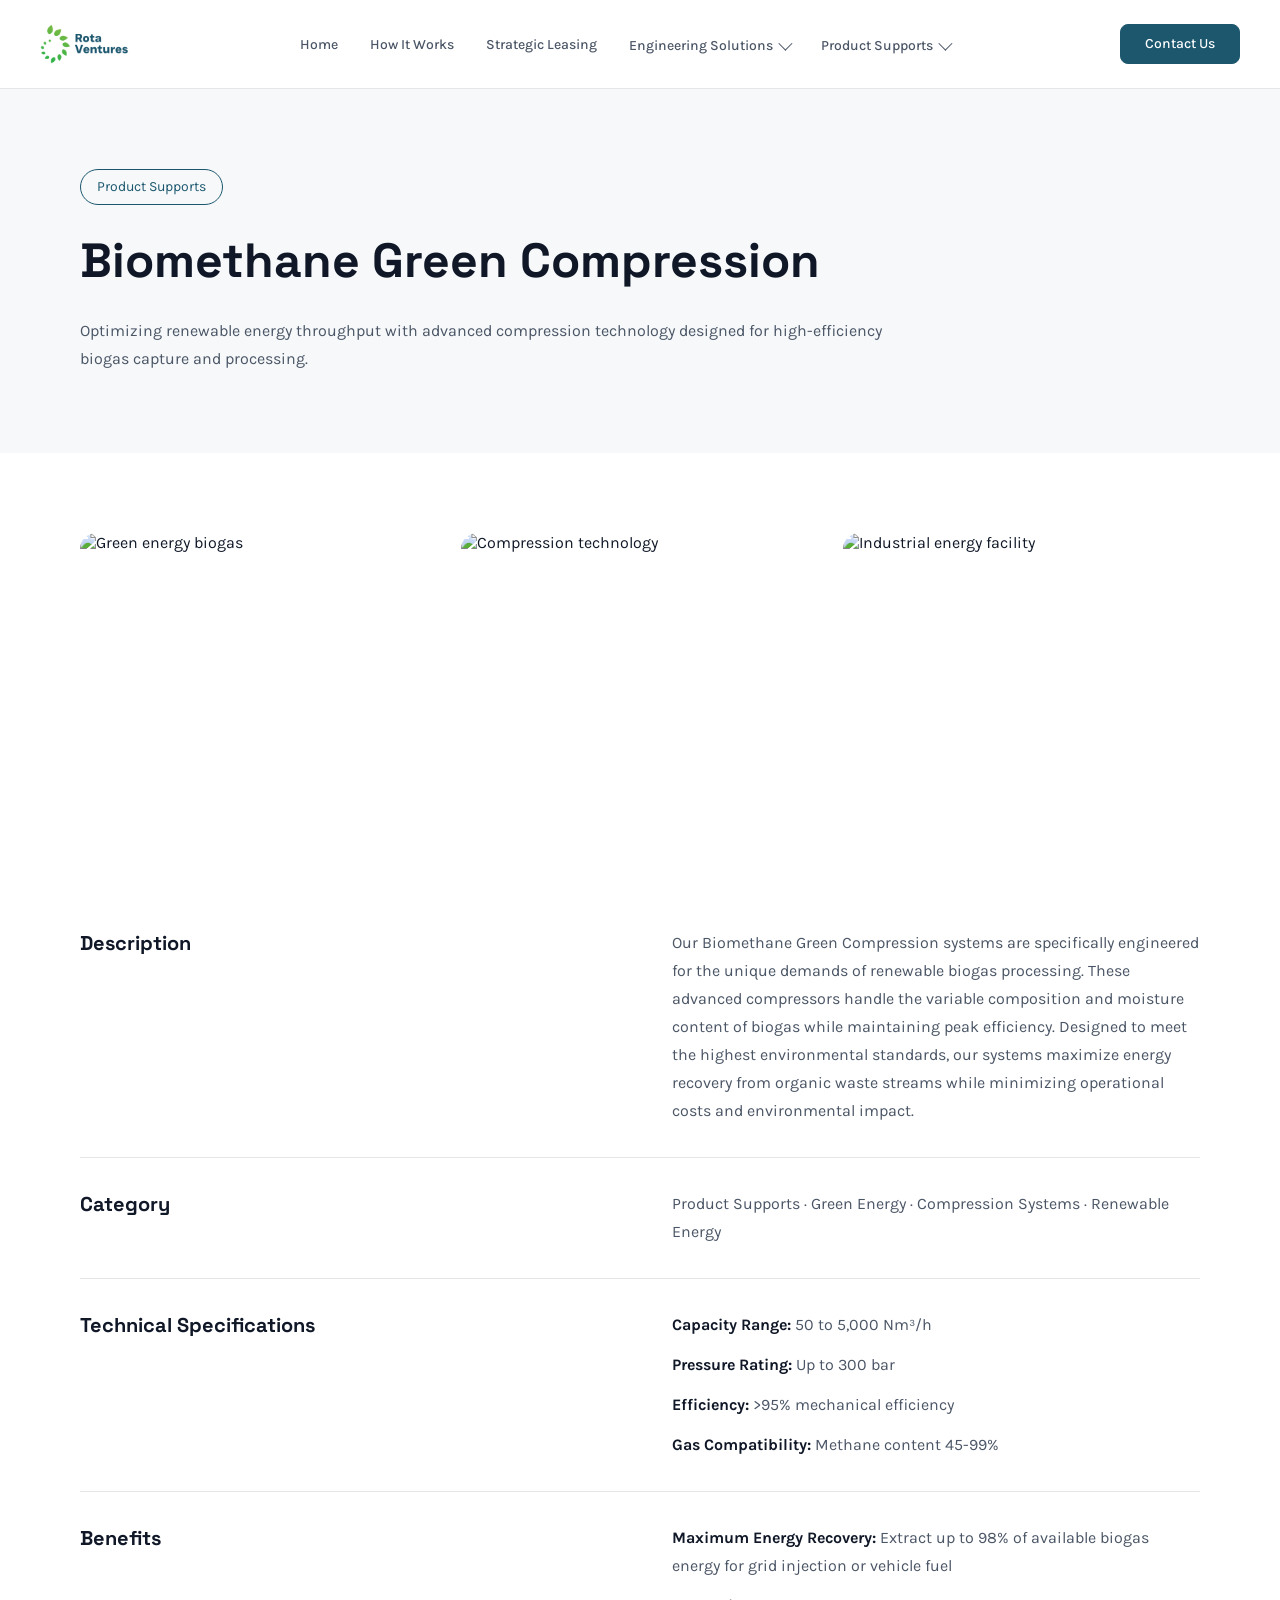
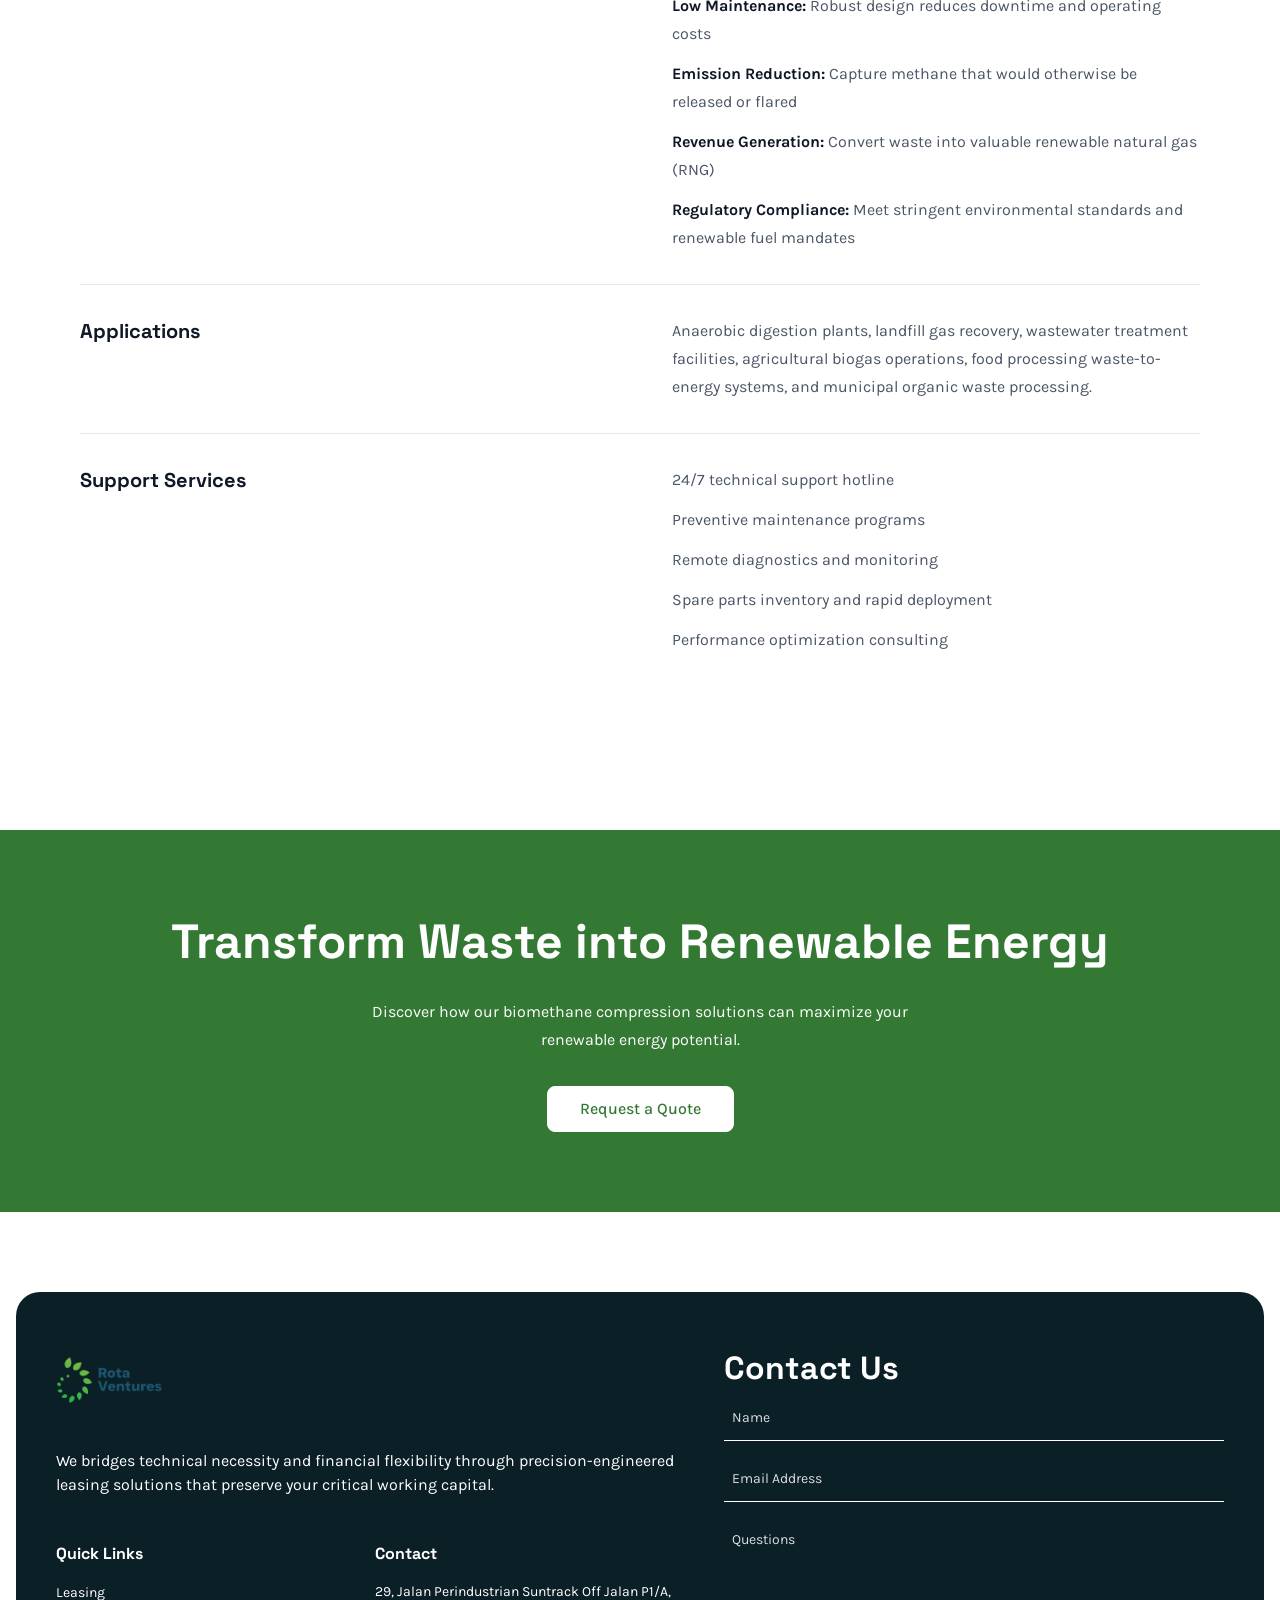
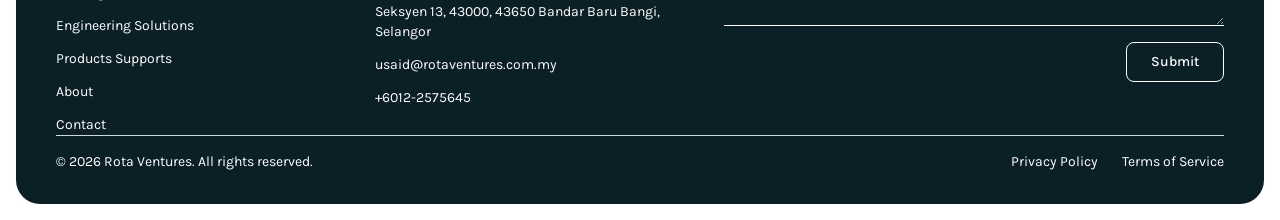
==== biomethane-compression.html @ 59db55a2 "Build Rota Ventures site: home redesign, contact section, product pages - Home page on the hairline-" ====
<!DOCTYPE html>
<html lang="en">
<head>
  <meta charset="UTF-8">
  <meta name="viewport" content="width=device-width, initial-scale=1.0">
  <title>Biomethane Green Compression — Rota Ventures</title>
  <meta name="description" content="Optimizing renewable energy throughput with advanced compression technology designed for high-efficiency biogas capture and processing.">
  <link rel="icon" type="image/png" href="assets/img/logo.png">
  <link rel="preconnect" href="https://fonts.googleapis.com">
  <link rel="preconnect" href="https://fonts.gstatic.com" crossorigin>
  <link href="https://fonts.googleapis.com/css2?family=Space+Grotesk:wght@500;700&family=Karla:wght@400;500;700&display=swap" rel="stylesheet">
  <link rel="stylesheet" href="css/styles.css">
</head>
<body>

  <header class="site-header">
    <div class="header-inner">
      <a href="index.html" class="logo">
        <img src="assets/img/logo.png" alt="Rota Ventures">
      </a>

      <button class="nav-toggle" aria-label="Toggle navigation" aria-expanded="false">
        <span></span><span></span><span></span>
      </button>

      <nav class="main-nav">
        <a class="nav-link" href="index.html">Home</a>
        <a class="nav-link" href="how-it-works.html">How It Works</a>
        <a class="nav-link" href="strategic-leasing.html">Strategic Leasing</a>
        <div class="dropdown">
          <button class="dropdown-toggle" type="button">Engineering Solutions <span class="caret"></span></button>
          <div class="dropdown-menu">
            <a href="combined-head-power.html">Combined Head &amp; Power</a>
            <a href="industrial-remote-operations.html">Industrial Remote Operations</a>
          </div>
        </div>
        <div class="dropdown">
          <button class="dropdown-toggle" type="button">Product Supports <span class="caret"></span></button>
          <div class="dropdown-menu">
            <a href="biomethane-compression.html">Biomethane Green Compression</a>
            <a href="portable-water.html">Portable Water &amp; Wastewater</a>
            <a href="economical-pumping.html">Economical Pumping &amp; Compression</a>
            <a href="specialized-pumping.html">Specialized Pumping</a>
            <a href="water-matters.html">Water Matters</a>
            <a href="specialized-cables.html">Specialized Cables</a>
          </div>
        </div>
      </nav>

      <div class="header-cta">
        <a class="btn btn-primary" href="#contact">Contact Us</a>
      </div>
    </div>
  </header>

  <main>
    <section class="page-hero">
      <div class="container-narrow">
        <span class="badge">Product Supports</span>
        <h1>Biomethane Green Compression</h1>
        <p class="lead">Optimizing renewable energy throughput with advanced compression technology designed for high-efficiency biogas capture and processing.</p>
      </div>
    </section>

    <section class="section">
      <div class="container-narrow">
        <div class="img-grid">
          <img src="https://images.unsplash.com/photo-1670519808965-16b9b2f724af?crop=entropy&cs=tinysrgb&fit=max&fm=jpg&q=80&w=1080" alt="Green energy biogas">
          <img src="https://images.unsplash.com/photo-1761115435501-bebf019aba54?crop=entropy&cs=tinysrgb&fit=max&fm=jpg&q=80&w=1080" alt="Compression technology">
          <img src="https://images.unsplash.com/photo-1635277055420-230e79907552?crop=entropy&cs=tinysrgb&fit=max&fm=jpg&q=80&w=1080" alt="Industrial energy facility">
        </div>

        <div class="detail-list">
          <div class="detail-row">
            <h3>Description</h3>
            <p>Our Biomethane Green Compression systems are specifically engineered for the unique demands of renewable biogas processing. These advanced compressors handle the variable composition and moisture content of biogas while maintaining peak efficiency. Designed to meet the highest environmental standards, our systems maximize energy recovery from organic waste streams while minimizing operational costs and environmental impact.</p>
          </div>
          <div class="detail-row">
            <h3>Category</h3>
            <p>Product Supports · Green Energy · Compression Systems · Renewable Energy</p>
          </div>
          <div class="detail-row">
            <h3>Technical Specifications</h3>
            <ul>
              <li><strong>Capacity Range:</strong> 50 to 5,000 Nm³/h</li>
              <li><strong>Pressure Rating:</strong> Up to 300 bar</li>
              <li><strong>Efficiency:</strong> &gt;95% mechanical efficiency</li>
              <li><strong>Gas Compatibility:</strong> Methane content 45-99%</li>
            </ul>
          </div>
          <div class="detail-row">
            <h3>Benefits</h3>
            <ul>
              <li><strong>Maximum Energy Recovery:</strong> Extract up to 98% of available biogas energy for grid injection or vehicle fuel</li>
              <li><strong>Low Maintenance:</strong> Robust design reduces downtime and operating costs</li>
              <li><strong>Emission Reduction:</strong> Capture methane that would otherwise be released or flared</li>
              <li><strong>Revenue Generation:</strong> Convert waste into valuable renewable natural gas (RNG)</li>
              <li><strong>Regulatory Compliance:</strong> Meet stringent environmental standards and renewable fuel mandates</li>
            </ul>
          </div>
          <div class="detail-row">
            <h3>Applications</h3>
            <p>Anaerobic digestion plants, landfill gas recovery, wastewater treatment facilities, agricultural biogas operations, food processing waste-to-energy systems, and municipal organic waste processing.</p>
          </div>
          <div class="detail-row">
            <h3>Support Services</h3>
            <ul>
              <li>24/7 technical support hotline</li>
              <li>Preventive maintenance programs</li>
              <li>Remote diagnostics and monitoring</li>
              <li>Spare parts inventory and rapid deployment</li>
              <li>Performance optimization consulting</li>
            </ul>
          </div>
        </div>
      </div>
    </section>

    <section class="cta-band green">
      <div class="container-narrow">
        <h2>Transform Waste into Renewable Energy</h2>
        <p>Discover how our biomethane compression solutions can maximize your renewable energy potential.</p>
        <a class="btn btn-white btn-white-green" href="#contact">Request a Quote</a>
      </div>
    </section>
  </main>

  <footer class="site-footer" id="contact">
    <div class="footer-card">
      <div class="footer-top">
        <div class="footer-brand">
          <img src="assets/img/logo.png" alt="Rota Ventures">
          <p>We bridges technical necessity and financial flexibility through precision-engineered leasing solutions that preserve your critical working capital.</p>
          <div class="footer-menu">
            <div class="footer-col">
              <h4>Quick Links</h4>
              <ul>
                <li><a href="strategic-leasing.html">Leasing</a></li>
                <li><a href="combined-head-power.html">Engineering Solutions</a></li>
                <li><a href="biomethane-compression.html">Products Supports</a></li>
                <li><a href="how-it-works.html">About</a></li>
                <li><a href="#contact">Contact</a></li>
              </ul>
            </div>
            <div class="footer-col">
              <h4>Contact</h4>
              <ul>
                <li><p>29, Jalan Perindustrian Suntrack Off Jalan P1/A, Seksyen 13, 43000, 43650 Bandar Baru Bangi, Selangor</p></li>
                <li><a href="mailto:usaid@rotaventures.com.my">usaid@rotaventures.com.my</a></li>
                <li><a href="tel:+60122575645">+6012-2575645</a></li>
              </ul>
            </div>
          </div>
        </div>
        <form class="footer-contact" id="footer-contact-form" novalidate>
          <h3>Contact Us</h3>
          <input type="text" name="name" placeholder="Name" autocomplete="name">
          <input type="email" name="email" placeholder="Email Address" autocomplete="email">
          <textarea name="questions" placeholder="Questions"></textarea>
          <p class="form-status" role="status"></p>
          <button type="submit" class="btn btn-outline">Submit</button>
        </form>
      </div>
      <div class="footer-bottom">
        <p>© 2026 Rota Ventures. All rights reserved.</p>
        <div class="footer-legal">
          <a href="#">Privacy Policy</a>
          <a href="#">Terms of Service</a>
        </div>
      </div>
    </div>
  </footer>

  <script src="js/main.js"></script>
</body>
</html>
---- css/styles.css ----
:root {
  --teal: #1c576e;
  --green: #74b944;
  --green-mid: #78bc48;
  --green-light: #9cd66a;
  --green-dark: #337833;
  --ink: #101828;
  --body: #4a5565;
  --navy: #0b1f27;
  --dark: #060a12;
  --bg-soft: #f6f8fa;
  --bg-gray: #f3f4f6;
  --line: #e6e6e6;
  --line-2: #d1d5dc;
  --page: #ffffff;
  --dot-page: rgba(16, 24, 40, 0.08);
  --font-display: "Space Grotesk", sans-serif;
  --font-body: "Karla", sans-serif;
}

* {
  margin: 0;
  padding: 0;
  box-sizing: border-box;
}

html {
  scroll-behavior: smooth;
}

body {
  font-family: var(--font-body);
  color: var(--ink);
  background: var(--page);
  background-image: radial-gradient(var(--dot-page) 1px, transparent 1px);
  background-size: 20px 20px;
  font-size: 16px;
  -webkit-font-smoothing: antialiased;
}

main {
  background: #fff;
  max-width: 1440px;
  margin: 0 auto;
}

img {
  display: block;
  max-width: 100%;
}

a {
  text-decoration: none;
  color: inherit;
}

ul {
  list-style: none;
}

button {
  font-family: inherit;
  border: none;
  background: none;
  cursor: pointer;
}

.container-narrow {
  max-width: 1360px;
  margin: 0 auto;
  padding-left: 40px;
  padding-right: 40px;
}

h1, h2, h3, h4 {
  font-family: var(--font-display);
  font-weight: 700;
}

.display {
  font-size: 48px;
  line-height: 64px;
  color: var(--ink);
}

.lead {
  font-size: 16px;
  line-height: 28px;
  color: var(--body);
}

.badge {
  display: inline-flex;
  align-items: center;
  justify-content: center;
  padding: 7px 16px;
  border: 1px solid var(--teal);
  border-radius: 999px;
  font-size: 14px;
  line-height: 20px;
  color: var(--teal);
  width: fit-content;
}

.btn {
  display: inline-flex;
  align-items: center;
  justify-content: center;
  height: 40px;
  padding: 8px 24px;
  border-radius: 8px;
  border: 1px solid transparent;
  font-family: var(--font-body);
  font-weight: 500;
  font-size: 14px;
  line-height: 20px;
  transition: opacity 0.2s, background-color 0.2s, color 0.2s;
}

.btn:hover {
  opacity: 0.8;
}

.btn-primary {
  background: var(--teal);
  border-color: var(--teal);
  color: #fff;
  white-space: nowrap;
}

.btn-outline {
  border-color: #fff;
  color: #fff;
}

.btn-outline-teal {
  border-color: var(--teal);
  color: var(--teal);
}

.btn-white {
  background: #fff;
  border-color: #fff;
  color: var(--teal);
  height: auto;
  padding: 12px 32px;
  font-size: 16px;
}

.btn-white.btn-white-green {
  color: var(--green-dark);
}

.learn-more {
  font-weight: 700;
  font-size: 14px;
  line-height: 22.75px;
  color: var(--teal);
  transition: opacity 0.2s;
}

.learn-more:hover {
  opacity: 0.8;
}

/* ---------- Header ---------- */

.site-header {
  background: #fff;
  border-bottom: 1px solid var(--line);
  position: sticky;
  top: 0;
  z-index: 100;
}

.header-inner {
  max-width: 1800px;
  margin: 0 auto;
  padding: 24px 40px;
  display: flex;
  align-items: center;
  justify-content: space-between;
  gap: 24px;
}

.logo img {
  height: 40px;
  width: auto;
}

.main-nav {
  display: flex;
  align-items: center;
  gap: 32px;
}

.nav-link {
  font-family: var(--font-body);
  font-weight: 500;
  font-size: 14px;
  color: var(--body);
  transition: color 0.2s;
  background: none;
}

.nav-link:hover,
.nav-link.active {
  color: var(--teal);
}

.dropdown {
  position: relative;
}

.dropdown-toggle {
  font-weight: 500;
  font-size: 14px;
  color: var(--body);
  transition: color 0.2s;
  display: inline-flex;
  align-items: center;
  gap: 6px;
}

.dropdown-toggle:hover,
.dropdown.open .dropdown-toggle {
  color: var(--teal);
}

.dropdown-toggle .caret {
  width: 10px;
  height: 10px;
  border-right: 1.5px solid currentColor;
  border-bottom: 1.5px solid currentColor;
  transform: rotate(45deg) translateY(-2px);
}

.dropdown-menu {
  position: absolute;
  top: 100%;
  left: 0;
  margin-top: 8px;
  background: #fff;
  border: 1px solid var(--line);
  border-radius: 8px;
  box-shadow: 0 4px 12px rgba(16, 24, 40, 0.08);
  width: 240px;
  z-index: 50;
  opacity: 0;
  visibility: hidden;
  transform: translateY(4px);
  transition: opacity 0.2s, transform 0.2s, visibility 0.2s;
}

.dropdown:hover .dropdown-menu,
.dropdown.open .dropdown-menu {
  opacity: 1;
  visibility: visible;
  transform: translateY(0);
}

.dropdown-menu a {
  display: block;
  padding: 12px 16px;
  font-size: 14px;
  color: var(--body);
  transition: color 0.2s, background-color 0.2s;
}

.dropdown-menu a:hover {
  color: var(--teal);
  background: var(--bg-soft);
}

.nav-toggle {
  display: none;
  flex-direction: column;
  gap: 5px;
  padding: 8px;
}

.nav-toggle span {
  display: block;
  width: 22px;
  height: 2px;
  background: var(--teal);
  transition: transform 0.2s, opacity 0.2s;
}

.nav-toggle.open span:nth-child(1) {
  transform: translateY(7px) rotate(45deg);
}

.nav-toggle.open span:nth-child(2) {
  opacity: 0;
}

.nav-toggle.open span:nth-child(3) {
  transform: translateY(-7px) rotate(-45deg);
}

/* ---------- Hero (homepage) ---------- */

.hero {
  background: #fff;
  padding: 17px 16px;
}

.hero-card {
  position: relative;
  border-radius: 24px;
  min-height: 809px;
  overflow: hidden;
  display: flex;
  flex-direction: column;
}

.hero-card .hero-media {
  position: absolute;
  inset: 0;
}

.hero-card .hero-media img {
  position: absolute;
  inset: 0;
  width: 100%;
  height: 100%;
  object-fit: cover;
  border-radius: 24px;
}

.hero-card .hero-overlay {
  position: absolute;
  inset: 0;
  background: linear-gradient(110deg, rgba(28, 87, 110, 0.55) 23%, rgba(116, 185, 68, 0.55) 99%);
}

.hero-inner {
  position: relative;
  width: 100%;
  max-width: 1800px;
  margin: 0 auto;
  flex: 1;
}

.hero-content {
  position: absolute;
  left: 35px;
  right: 35px;
  top: 103px;
  display: flex;
  flex-direction: column;
  align-items: flex-start;
  gap: 24px;
}

.hero-badge {
  border: 1px solid #f3f4f6;
  border-radius: 999px;
  padding: 8px 16px;
  font-size: 14px;
  line-height: 20px;
  color: #fff;
}

.hero-title {
  font-size: 72px;
  line-height: 90px;
  color: #fff;
  max-width: 1004px;
}

.hero-sub {
  font-size: 16px;
  line-height: 28px;
  color: #fff;
  max-width: 417px;
}

.hero-cta {
  display: flex;
  gap: 10px;
}

.hero-stats {
  position: absolute;
  right: 35px;
  top: 640px;
  display: flex;
  gap: 10px;
  justify-content: flex-end;
}

.stat-card {
  width: 200px;
  border-radius: 16px;
  padding: 24px 24px 32px;
  display: flex;
  flex-direction: column;
  align-items: flex-start;
  gap: 16px;
}

.stat-card.green {
  background: var(--green-dark);
  color: #fff;
}

.stat-card.white {
  background: #fff;
  color: var(--ink);
}

.stat-card svg {
  width: 16px;
  height: 16px;
}

.stat-value {
  font-family: var(--font-display);
  font-weight: 700;
  font-size: 32px;
}

.stat-label {
  font-size: 14px;
  line-height: 20px;
}

.stat-card.green .stat-label {
  color: #fff;
}

.stat-card.white .stat-label {
  color: var(--body);
}

/* ---------- Dark statement ---------- */

.statement {
  background: var(--dark);
  padding: 120px 40px;
}

.statement-inner {
  max-width: 990px;
  margin: 0 auto;
  text-align: center;
  font-family: var(--font-display);
  font-weight: 700;
  font-size: 32px;
  line-height: 48px;
  color: #fff;
}

.statement-inner .c1 {
  color: var(--green);
}

.statement-inner .c2 {
  color: var(--green-mid);
}

.statement-inner .c3 {
  color: var(--green-light);
}

/* ---------- Split media sections ---------- */

.split {
  display: grid;
  grid-template-columns: 1fr 1fr;
  gap: 64px;
  max-width: 1800px;
  margin: 0 auto;
  padding: 80px 40px 40px;
}

.split.reverse {
  padding: 40px 40px 80px;
}

.split-media {
  border-radius: 24px;
  overflow: hidden;
  min-height: 532px;
}

.split-media img {
  width: 100%;
  height: 100%;
  object-fit: cover;
}

.split-copy {
  display: flex;
  flex-direction: column;
  gap: 18px;
  padding-top: 40px;
}

.split-copy .display {
  margin-top: 12px;
}

.split-copy .lead {
  margin-top: 0;
}

/* ---------- Leasing section ---------- */

.leasing {
  background: var(--bg-soft);
  padding: 64px 40px 128px;
}

.leasing-head {
  display: flex;
  flex-direction: column;
  align-items: center;
  gap: 18px;
  text-align: center;
  margin-bottom: 64px;
}

.leasing-head .display {
  max-width: min-content;
  min-width: 100%;
}

.leasing-head .lead {
  max-width: 838px;
}

.leasing-grid {
  display: grid;
  grid-template-columns: minmax(0, 1fr) 414px minmax(0, 1fr);
  gap: 56px;
}

.leasing-col {
  display: flex;
  flex-direction: column;
  gap: 32px;
}

.leasing-col h3 {
  font-size: 20px;
  color: var(--teal);
}

.leasing-topic {
  display: flex;
  flex-direction: column;
  gap: 16px;
}

.leasing-topic h4 {
  font-size: 20px;
  color: #000;
  line-height: normal;
}

.leasing-topic p {
  font-size: 14px;
  line-height: 22.75px;
  color: var(--body);
}

.leasing-media {
  border-radius: 24px;
  overflow: hidden;
  min-height: 480px;
}

.leasing-media img {
  width: 100%;
  height: 100%;
  object-fit: cover;
}

.benefit-card {
  width: 100%;
  padding: 24px 0 25px;
  border-bottom: 1px solid var(--line);
}

.benefit-card:first-of-type {
  padding-top: 0;
}

.benefit-card h5 {
  font-family: var(--font-display);
  font-weight: 700;
  font-size: 20px;
  line-height: 28px;
  color: var(--ink);
  margin-bottom: 16px;
}

.benefit-card p {
  font-size: 12px;
  line-height: 22.75px;
  color: var(--body);
}

/* ---------- Card sections ---------- */

.section {
  padding: 80px 40px;
}

.section.soft {
  background: var(--bg-soft);
}

.section-head {
  display: flex;
  flex-direction: column;
  gap: 18px;
  margin-bottom: 64px;
}

.section-head-row {
  display: flex;
  align-items: center;
  gap: 12px;
}

.section-head-row .display {
  flex: 1;
}

.section-head-row .lead {
  width: 458px;
  text-align: right;
}

.section-head-row .lead.wide {
  width: 507px;
}

.section-head-row .lead.wider {
  width: 599px;
}

.cards-2 {
  display: grid;
  grid-template-columns: 1fr 1fr;
  gap: 24px;
}

.eng-card {
  display: flex;
  flex-direction: column;
  gap: 16px;
}

.eng-card .card-img {
  height: 327px;
  border-radius: 16px;
  overflow: hidden;
}

.eng-card .card-img img {
  width: 100%;
  height: 100%;
  object-fit: cover;
}

.eng-card h3 {
  font-size: 20px;
  line-height: 28px;
  color: var(--ink);
}

.eng-card p {
  font-size: 14px;
  line-height: 22.75px;
  color: var(--body);
}

.cards-3 {
  display: grid;
  grid-template-columns: repeat(3, 1fr);
  gap: 24px;
}

.product-card {
  background: var(--bg-soft);
  border-radius: 16px;
  padding: 24px 24px 32px;
  display: flex;
  flex-direction: column;
  gap: 16px;
  transition: transform 0.2s, box-shadow 0.2s;
}

.product-card:hover {
  transform: translateY(-2px);
  box-shadow: 0 8px 24px rgba(16, 24, 40, 0.08);
}

.product-card h3 {
  font-size: 20px;
  line-height: 28px;
  color: var(--ink);
}

.product-card p {
  font-size: 14px;
  line-height: 22.75px;
  color: var(--body);
}

/* ---------- Steps ---------- */

.steps {
  background: var(--bg-gray);
  padding: 80px 40px;
}

.steps-label {
  font-family: var(--font-display);
  font-weight: 700;
  font-size: 20px;
  color: var(--teal);
  margin-bottom: 32px;
}

.step-row {
  display: grid;
  grid-template-columns: 80px 1fr 1fr;
  gap: 24px;
  align-items: center;
  padding: 32px 24px 33px;
  border-bottom: 1px solid var(--line);
}

.step-num {
  font-family: var(--font-display);
  font-size: 20px;
  line-height: 28px;
  color: var(--ink);
}

.step-row h4 {
  font-size: 28px;
  line-height: 28px;
  color: var(--ink);
}

.step-row p {
  font-size: 16px;
  line-height: 22.75px;
  color: var(--body);
}

/* ---------- FAQ ---------- */

.faq-section {
  padding: 64px 40px;
}

.faq-head {
  display: flex;
  flex-direction: column;
  gap: 18px;
  margin-bottom: 48px;
}

.faq-grid {
  display: grid;
  grid-template-columns: 1fr 1fr;
  gap: 24px;
  align-items: start;
}

.faq-media {
  border-radius: 24px;
  overflow: hidden;
  min-height: 546px;
}

.faq-media img {
  width: 100%;
  height: 100%;
  object-fit: cover;
}

.faq-list {
  display: flex;
  flex-direction: column;
  gap: 16px;
}

.faq-item {
  border: 1px solid var(--line);
  border-radius: 24px;
  overflow: hidden;
  transition: background-color 0.2s, border-color 0.2s;
}

.faq-item.open {
  background: var(--bg-soft);
  border-color: var(--bg-soft);
}

.faq-question {
  width: 100%;
  display: flex;
  align-items: center;
  justify-content: space-between;
  gap: 16px;
  text-align: left;
  padding: 32px 24px;
  font-family: var(--font-display);
  font-weight: 700;
  font-size: 20px;
  line-height: normal;
  color: #000;
}

.faq-icon {
  flex: 0 0 auto;
  width: 24px;
  height: 24px;
  position: relative;
}

.faq-icon::before,
.faq-icon::after {
  content: "";
  position: absolute;
  background: var(--teal);
  top: 50%;
  left: 50%;
  transition: transform 0.2s;
}

.faq-icon::before {
  width: 14px;
  height: 2px;
  transform: translate(-50%, -50%);
}

.faq-icon::after {
  width: 2px;
  height: 14px;
  transform: translate(-50%, -50%);
}

.faq-item.open .faq-icon::after {
  transform: translate(-50%, -50%) rotate(90deg);
}

.faq-answer {
  max-height: 0;
  overflow: hidden;
  transition: max-height 0.3s ease;
}

.faq-item.open .faq-answer {
  max-height: 300px;
}

.faq-answer p {
  padding: 0 24px 32px;
  font-size: 14px;
  line-height: 22.75px;
  color: var(--body);
}

/* ---------- Footer ---------- */

.site-footer {
  background: #fff;
  padding: 80px 16px 16px;
}

.footer-card {
  background: var(--navy);
  border-radius: 24px;
  max-width: 1800px;
  margin: 0 auto;
  padding: 64px 40px 32px;
  overflow: hidden;
}

.footer-top {
  display: flex;
  justify-content: space-between;
  gap: 40px;
}

.footer-brand {
  flex: 1 1 0;
  max-width: 671px;
  display: flex;
  flex-direction: column;
  gap: 45px;
}

.footer-brand > img {
  height: 48px;
  width: auto;
  align-self: flex-start;
}

.footer-brand > p {
  font-size: 16px;
  line-height: 24px;
  color: #fff;
}

.footer-menu {
  display: flex;
  gap: 10px;
}

.footer-col {
  flex: 1 1 0;
  display: flex;
  flex-direction: column;
  gap: 16px;
}

.footer-col h4 {
  font-size: 16px;
  line-height: 24px;
  color: #fff;
  margin-bottom: 0;
}

.footer-col ul {
  display: flex;
  flex-direction: column;
  gap: 12px;
}

.footer-col a,
.footer-col p {
  font-size: 14px;
  line-height: 20px;
  color: #fff;
}

.footer-col a {
  transition: opacity 0.2s;
}

.footer-col a:hover {
  opacity: 0.8;
}

.footer-contact {
  width: 500px;
  max-width: 100%;
  display: flex;
  flex-direction: column;
  gap: 16px;
}

.footer-contact h3 {
  font-size: 32px;
  line-height: 24px;
  color: #fff;
}

.footer-contact input,
.footer-contact textarea {
  width: 100%;
  background: transparent;
  border: none;
  border-bottom: 1px solid #fff;
  padding: 12px 8px;
  font-family: var(--font-body);
  font-size: 14px;
  line-height: 20px;
  color: #fff;
  border-radius: 0;
  resize: vertical;
}

.footer-contact input::placeholder,
.footer-contact textarea::placeholder {
  color: rgba(255, 255, 255, 0.85);
}

.footer-contact input:focus,
.footer-contact textarea:focus {
  outline: none;
  border-bottom-color: var(--green);
}

.footer-contact textarea {
  min-height: 108px;
}

.footer-contact .btn {
  align-self: flex-end;
}

.form-status {
  font-size: 14px;
  line-height: 20px;
  color: var(--green-light);
  display: none;
}

.form-status.error {
  color: #ffb4a8;
  display: block;
}

.form-status.success {
  display: block;
}

.footer-bottom {
  display: flex;
  align-items: center;
  justify-content: space-between;
  gap: 24px;
  border-top: 1px solid var(--line-2);
  padding-top: 16px;
  margin-top: 0;
  flex-wrap: wrap;
}

.footer-bottom p,
.footer-bottom a {
  font-size: 14px;
  line-height: 20px;
  color: #fff;
}

.footer-bottom a {
  transition: opacity 0.2s;
}

.footer-bottom a:hover {
  opacity: 0.8;
}

.footer-legal {
  display: flex;
  gap: 24px;
}

/* ---------- Page hero (subpages) ---------- */

.page-hero {
  background: var(--bg-soft);
  padding: 80px 40px;
}

.page-hero .badge {
  margin-bottom: 24px;
}

.page-hero h1 {
  font-size: 48px;
  line-height: 64px;
  color: var(--ink);
  margin-bottom: 24px;
  max-width: 1000px;
}

.page-hero .lead {
  max-width: 838px;
}

/* ---------- Detail rows (product pages) ---------- */

.detail-list {
  margin-bottom: 64px;
}

.detail-row {
  display: grid;
  grid-template-columns: 1fr 1fr;
  gap: 64px;
  padding: 32px 0;
  border-bottom: 1px solid var(--line);
}

.detail-row:last-child {
  border-bottom: none;
}

.detail-row h3 {
  font-size: 20px;
  line-height: 28px;
  color: var(--ink);
}

.detail-row p,
.detail-row li {
  font-size: 16px;
  line-height: 28px;
  color: var(--body);
}

.detail-row ul {
  display: flex;
  flex-direction: column;
  gap: 12px;
}

.detail-row ul.spaced {
  gap: 16px;
}

.detail-row strong {
  color: var(--ink);
  font-weight: 700;
}

.img-grid {
  display: grid;
  grid-template-columns: repeat(3, 1fr);
  gap: 24px;
  margin-bottom: 64px;
}

.img-grid img {
  width: 100%;
  height: 300px;
  object-fit: cover;
  border-radius: 16px;
}

/* ---------- Insight blocks (leasing page) ---------- */

.insight-block {
  display: grid;
  grid-template-columns: 1fr 1fr;
  gap: 64px;
  align-items: center;
  margin-bottom: 80px;
}

.insight-block:last-of-type {
  margin-bottom: 0;
}

.insight-block h3 {
  font-size: 24px;
  line-height: normal;
  color: #000;
  margin-bottom: 16px;
}

.insight-block p {
  font-size: 16px;
  line-height: 28px;
  color: var(--body);
}

.insight-block img {
  width: 100%;
  height: 300px;
  object-fit: cover;
  border-radius: 16px;
}

.section-title {
  font-size: 32px;
  line-height: normal;
  color: var(--teal);
  margin-bottom: 48px;
}

.section-title.center {
  text-align: center;
  margin-bottom: 64px;
}

.benefit-box {
  background: #fff;
  border: 1px solid var(--line);
  border-radius: 16px;
  padding: 48px;
  margin-bottom: 32px;
}

.benefit-box:last-child {
  margin-bottom: 0;
}

.benefit-box > h3 {
  font-size: 28px;
  line-height: 28px;
  color: var(--ink);
  margin-bottom: 24px;
}

.benefit-box > p {
  font-size: 16px;
  line-height: 28px;
  color: var(--body);
  margin-bottom: 32px;
}

.benefit-box-grid {
  display: grid;
  grid-template-columns: 1fr 1fr;
  gap: 32px;
}

.benefit-box-grid h4 {
  font-size: 18px;
  color: var(--teal);
  margin-bottom: 12px;
}

.benefit-box-grid p {
  font-size: 14px;
  line-height: 22.75px;
  color: var(--body);
}

/* ---------- Process (how-it-works) ---------- */

.process-list {
  display: flex;
  flex-direction: column;
  gap: 48px;
}

.process-step {
  display: grid;
  grid-template-columns: 120px 1fr;
  gap: 64px;
  align-items: start;
}

.process-marker {
  display: flex;
  flex-direction: column;
  align-items: center;
}

.process-circle {
  width: 80px;
  height: 80px;
  border-radius: 50%;
  background: var(--teal);
  display: flex;
  align-items: center;
  justify-content: center;
  margin-bottom: 16px;
  flex: 0 0 auto;
}

.process-circle span {
  font-family: var(--font-display);
  font-weight: 700;
  font-size: 32px;
  color: #fff;
}

.process-line {
  width: 2px;
  height: 120px;
  background: var(--line);
}

.process-copy {
  padding-top: 8px;
}

.process-copy h3 {
  font-size: 28px;
  color: var(--ink);
  margin-bottom: 16px;
}

.process-copy > p {
  font-size: 16px;
  line-height: 28px;
  color: var(--body);
  margin-bottom: 24px;
}

.process-copy ul {
  display: flex;
  flex-direction: column;
  gap: 12px;
}

.process-copy li {
  font-size: 16px;
  line-height: 28px;
  color: var(--body);
  display: flex;
  align-items: flex-start;
}

.process-copy li::before {
  content: "•";
  color: var(--green-dark);
  margin-right: 8px;
}

.value-cards {
  display: grid;
  grid-template-columns: repeat(3, 1fr);
  gap: 32px;
}

.value-card {
  background: #fff;
  border: 1px solid var(--line);
  border-radius: 16px;
  padding: 32px;
}

.value-card h3 {
  font-size: 24px;
  color: var(--ink);
  margin-bottom: 16px;
}

.value-card p {
  font-size: 16px;
  line-height: 28px;
  color: var(--body);
}

/* ---------- CTA band ---------- */

.cta-band {
  background: var(--teal);
  padding: 80px 40px;
  text-align: center;
}

.cta-band.green {
  background: var(--green-dark);
}

.cta-band h2 {
  font-size: 48px;
  line-height: 64px;
  color: #fff;
  margin-bottom: 24px;
}

.cta-band p {
  font-size: 16px;
  line-height: 28px;
  color: #fff;
  max-width: 600px;
  margin: 0 auto 32px;
}

/* ---------- Responsive ---------- */

@media (max-width: 1400px) {
  .hero-title {
    font-size: 56px;
    line-height: 68px;
  }
  .hero-content {
    top: 80px;
  }
  .hero-stats {
    top: auto;
    bottom: 60px;
  }
  .leasing-grid {
    grid-template-columns: 1fr 1fr;
  }
  .leasing-media {
    order: -1;
    grid-column: 1 / -1;
    min-height: 380px;
  }
  .section-head-row {
    flex-direction: column;
    align-items: flex-start;
    gap: 18px;
  }
  .section-head-row .lead,
  .section-head-row .lead.wide,
  .section-head-row .lead.wider {
    width: 100%;
    max-width: 640px;
    text-align: left;
  }
}

@media (max-width: 1100px) {
  .main-nav {
    position: absolute;
    top: 100%;
    left: 0;
    right: 0;
    background: #fff;
    border-bottom: 1px solid var(--line);
    flex-direction: column;
    align-items: flex-start;
    gap: 0;
    padding: 8px 24px 24px;
    display: none;
  }
  .main-nav.open {
    display: flex;
  }
  .main-nav > *,
  .main-nav .dropdown {
    width: 100%;
  }
  .nav-link,
  .dropdown-toggle {
    padding: 14px 0;
    font-size: 16px;
  }
  .dropdown-menu {
    position: static;
    width: 100%;
    border: none;
    box-shadow: none;
    display: none;
    opacity: 1;
    visibility: visible;
    transform: none;
    margin-top: 0;
    padding-left: 16px;
  }
  .dropdown.open .dropdown-menu,
  .dropdown:hover .dropdown-menu {
    display: block;
  }
  .nav-toggle {
    display: flex;
  }
  .header-cta {
    display: none;
  }
  .header-inner {
    padding: 16px 24px;
  }
  .hero-card {
    min-height: 0;
  }
  .hero-inner {
    padding: 64px 24px 32px;
  }
  .hero-content {
    position: static;
  }
  .hero-title {
    font-size: 44px;
    line-height: 54px;
  }
  .hero-stats {
    position: static;
    margin-top: 48px;
    justify-content: flex-start;
    flex-wrap: wrap;
  }
  .split,
  .split.reverse {
    grid-template-columns: 1fr;
    gap: 32px;
    padding-left: 24px;
    padding-right: 24px;
  }
  .split-media {
    min-height: 360px;
  }
  .split-copy {
    padding-top: 0;
  }
  .leasing-grid {
    grid-template-columns: 1fr;
  }
  .cards-2,
  .cards-3,
  .value-cards {
    grid-template-columns: 1fr 1fr;
  }
  .faq-grid {
    grid-template-columns: 1fr;
  }
  .faq-media {
    min-height: 360px;
  }
  .footer-top {
    flex-direction: column;
  }
  .footer-contact {
    width: 100%;
  }
  .display {
    font-size: 36px;
    line-height: 46px;
  }
  .page-hero h1,
  .cta-band h2 {
    font-size: 36px;
    line-height: 46px;
  }
  .statement {
    padding: 80px 24px;
  }
  .statement-inner {
    font-size: 24px;
    line-height: 36px;
  }
  .step-row {
    grid-template-columns: 56px 1fr;
  }
  .step-row p {
    grid-column: 2;
  }
  .process-step {
    grid-template-columns: 80px 1fr;
    gap: 24px;
  }
  .process-line {
    display: none;
  }
  .detail-row,
  .insight-block,
  .benefit-box-grid {
    grid-template-columns: 1fr;
    gap: 16px;
  }
  .img-grid {
    grid-template-columns: 1fr;
  }
  .img-grid img {
    height: 240px;
  }
  .container-narrow,
  .section,
  .leasing,
  .steps,
  .faq-section,
  .page-hero,
  .cta-band {
    padding-left: 24px;
    padding-right: 24px;
  }
}

@media (max-width: 680px) {
  .cards-2,
  .cards-3,
  .value-cards {
    grid-template-columns: 1fr;
  }
  .hero-title {
    font-size: 34px;
    line-height: 42px;
  }
  .hero-cta {
    flex-direction: column;
    width: 100%;
  }
  .stat-card {
    width: 100%;
  }
  .footer-menu {
    flex-direction: column;
    gap: 32px;
  }
  .footer-bottom {
    flex-direction: column;
    align-items: flex-start;
  }
  .display,
  .page-hero h1,
  .cta-band h2 {
    font-size: 30px;
    line-height: 38px;
  }
  .benefit-box {
    padding: 24px;
  }
}
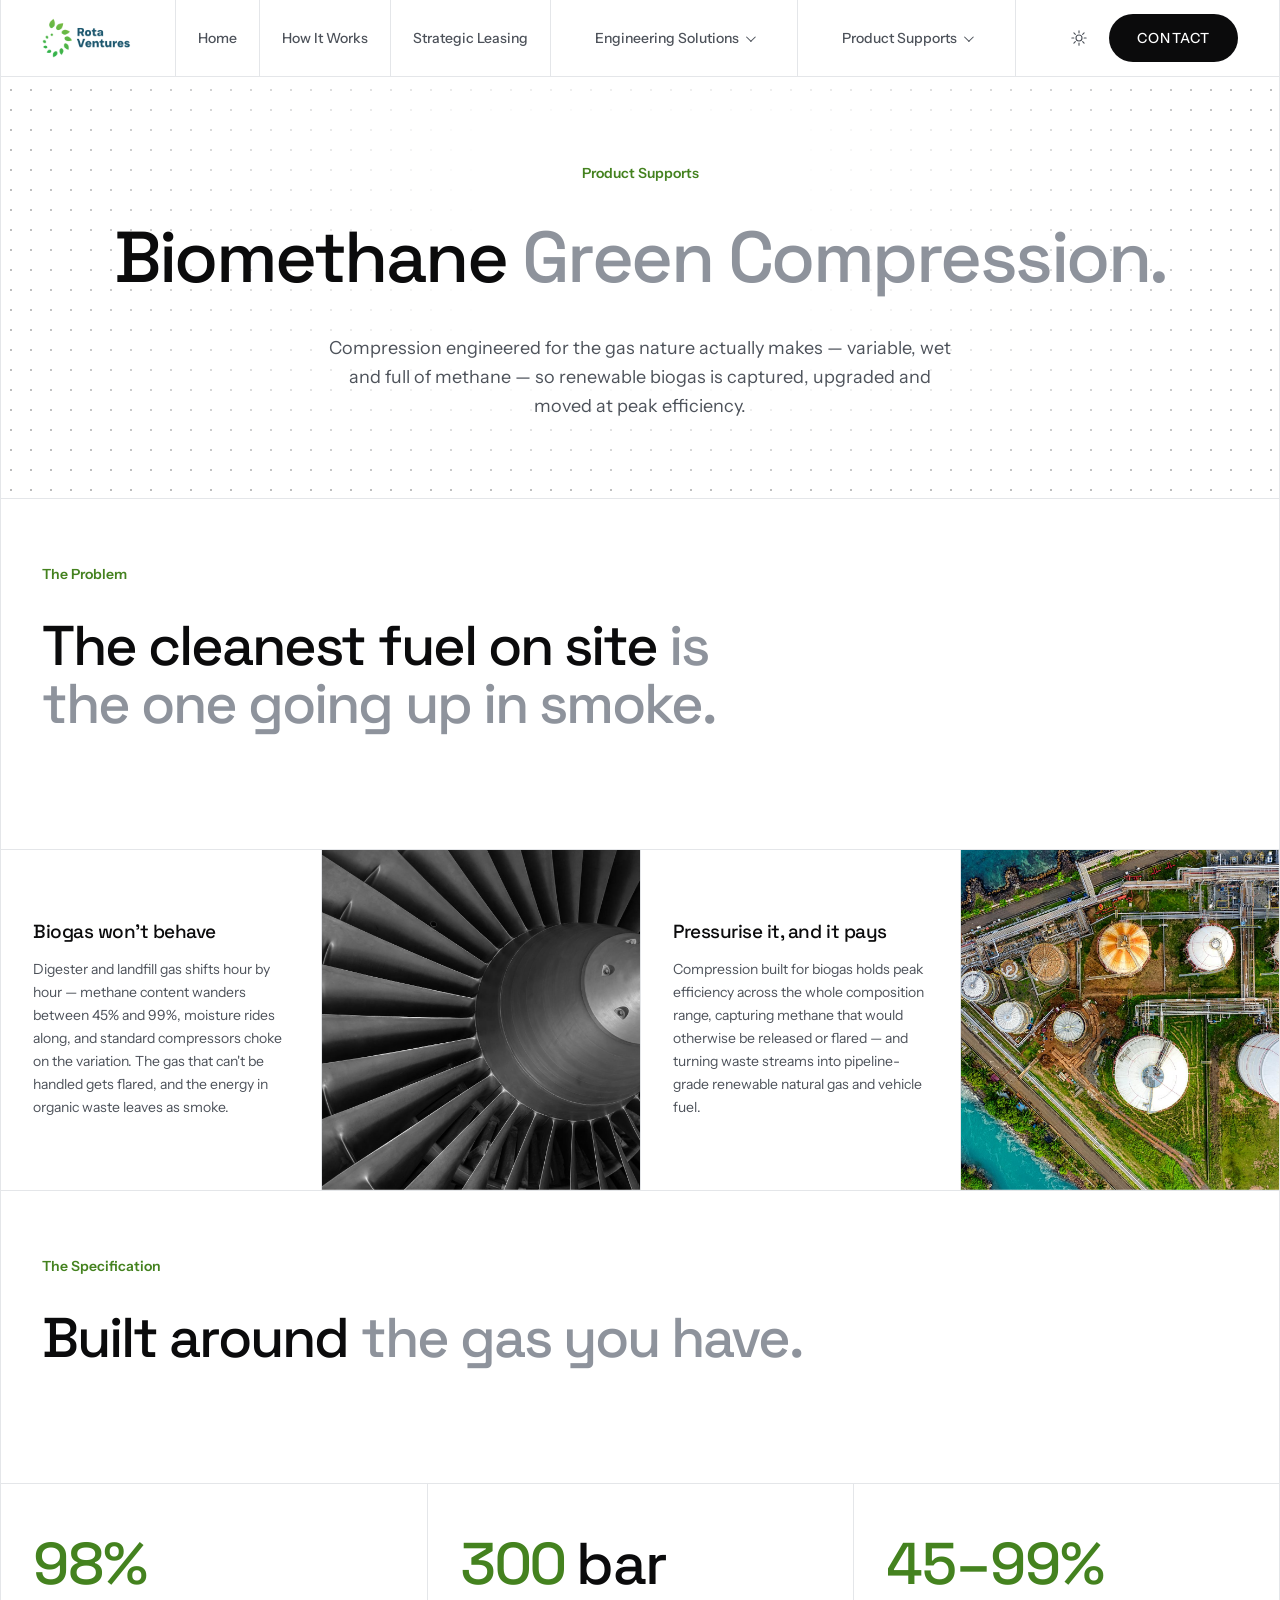
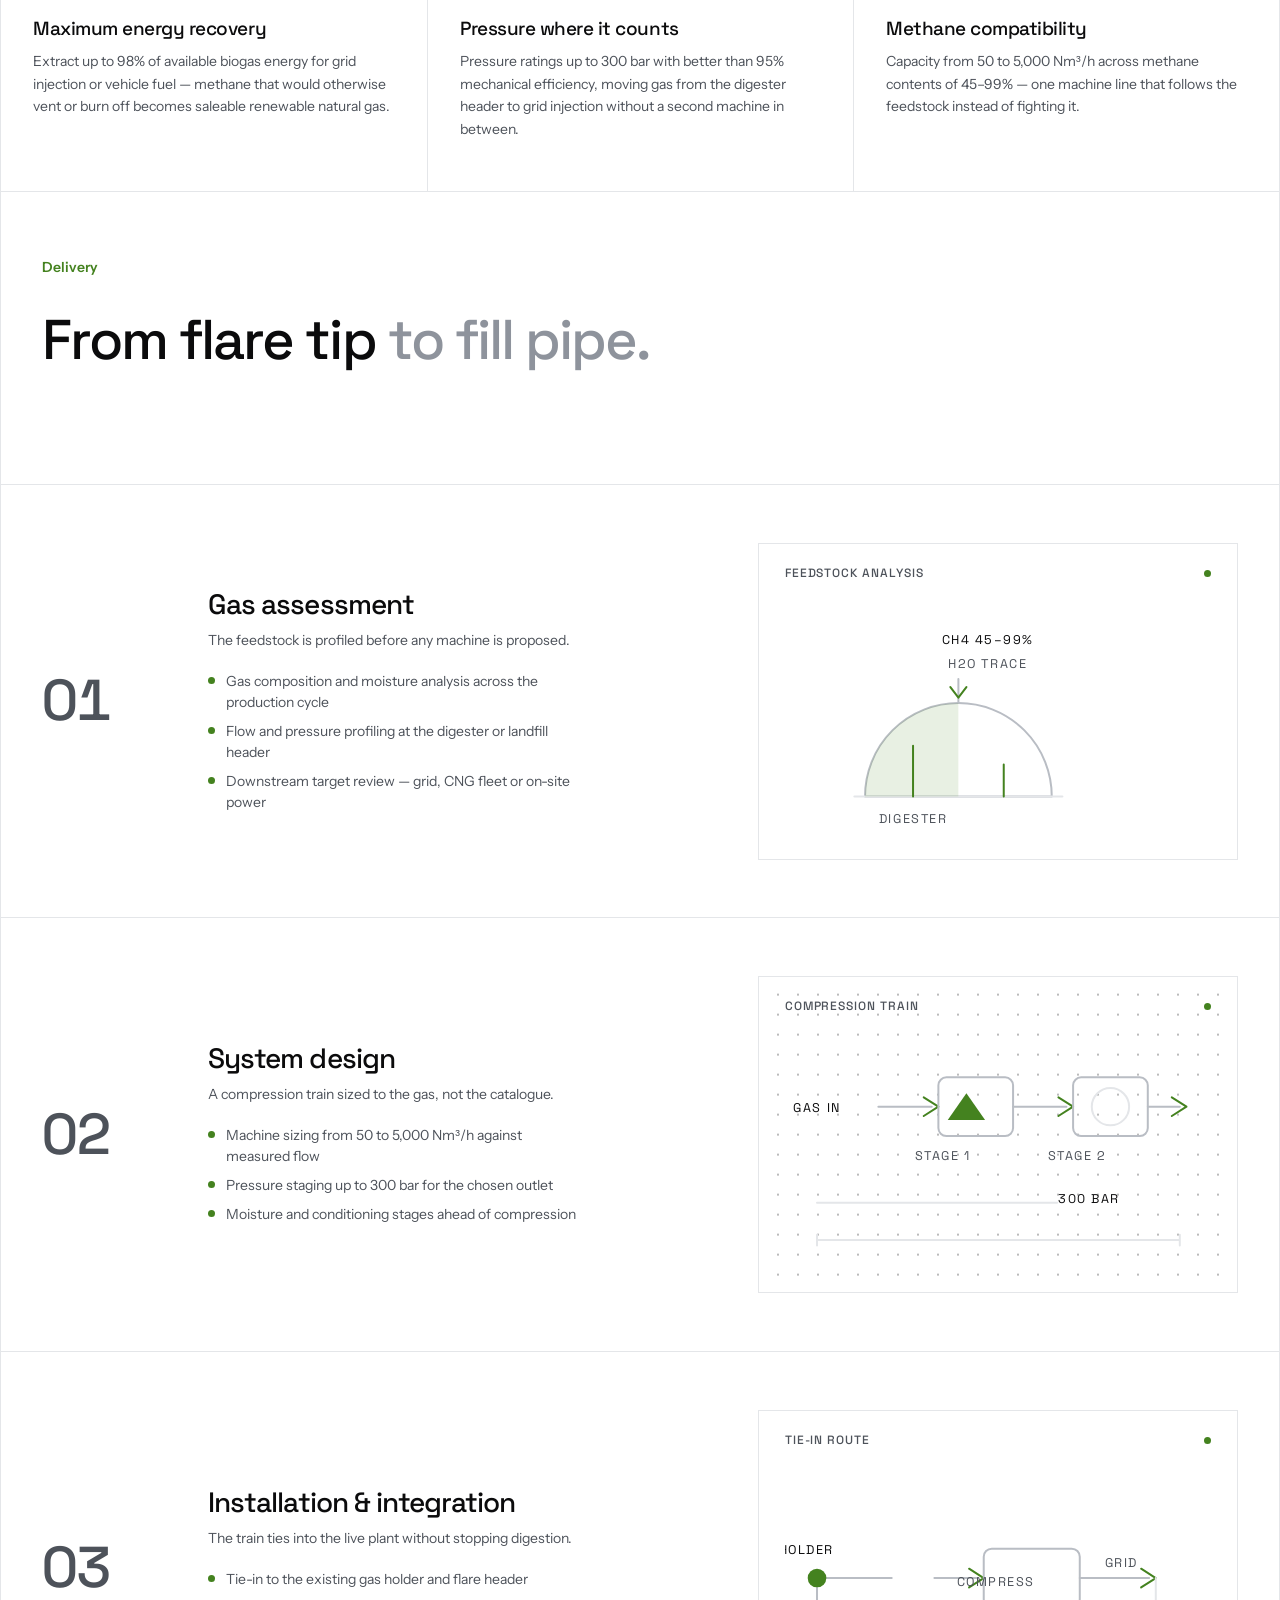
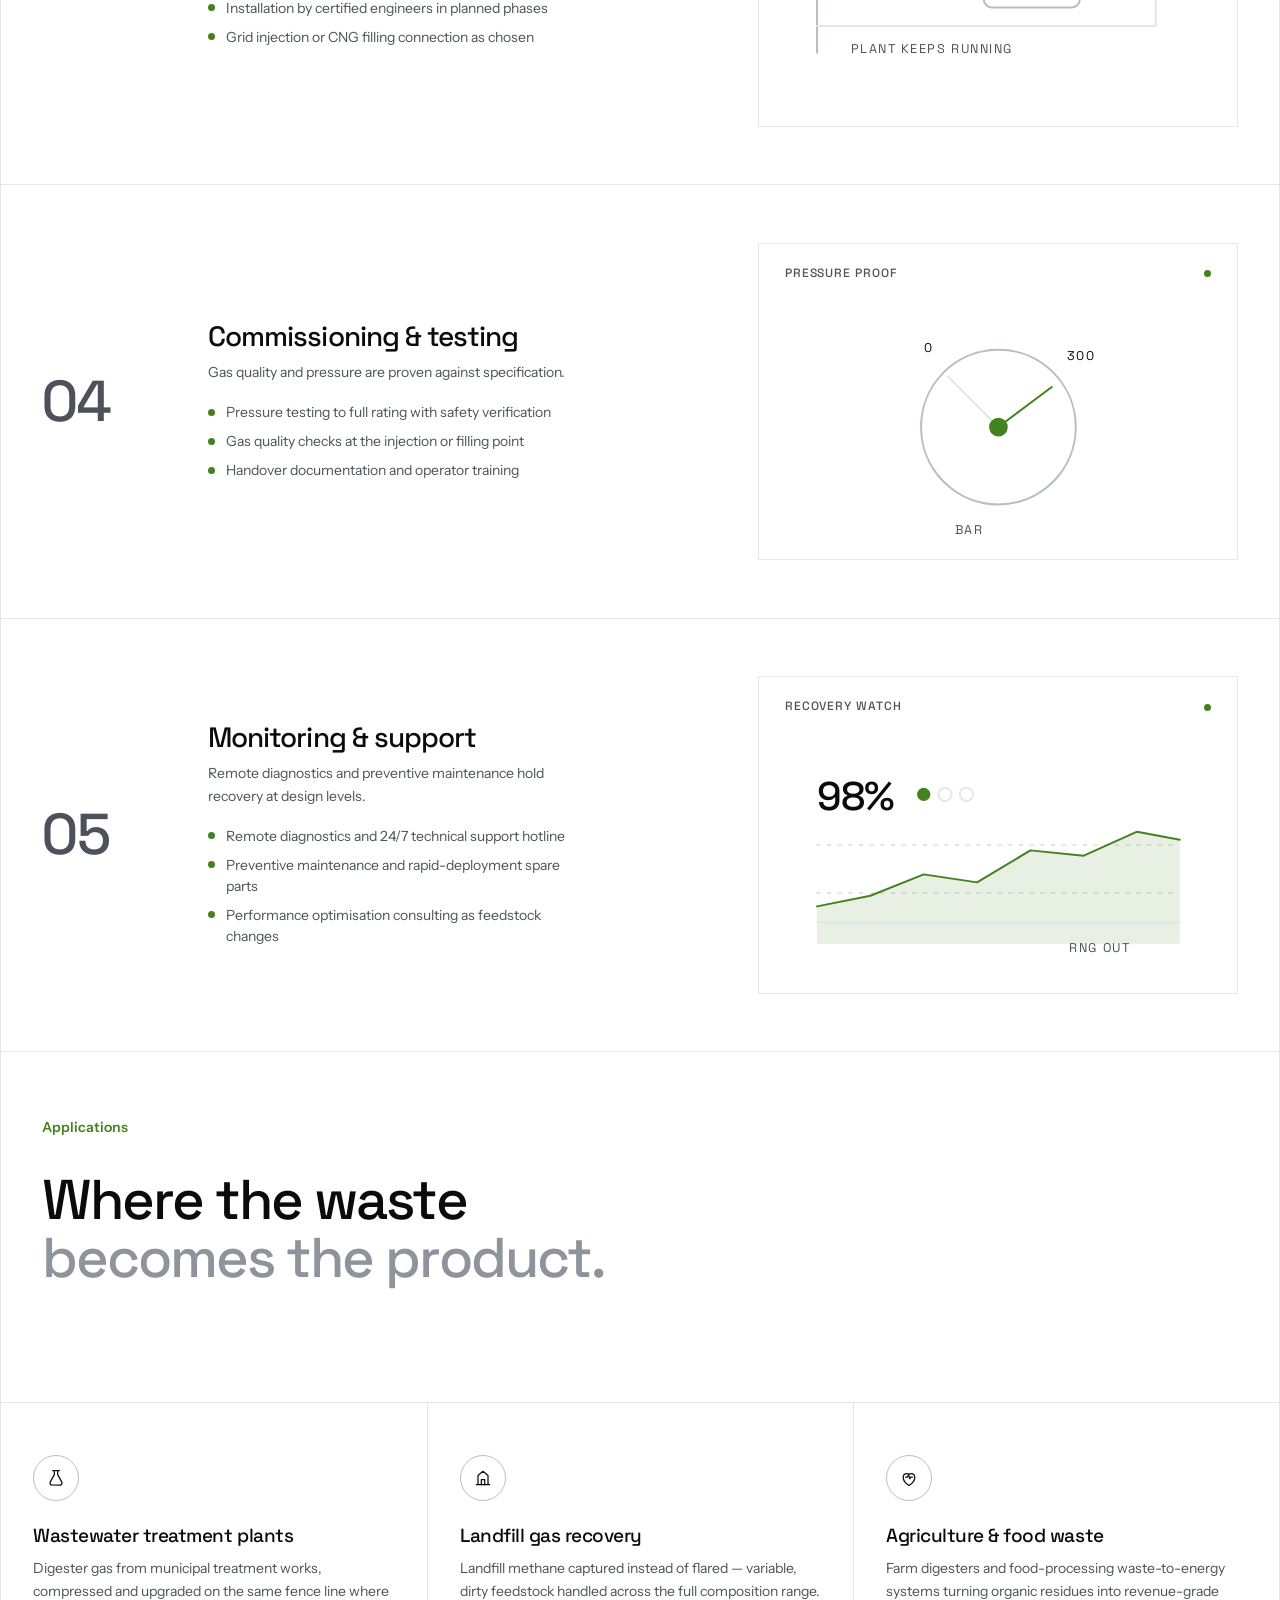
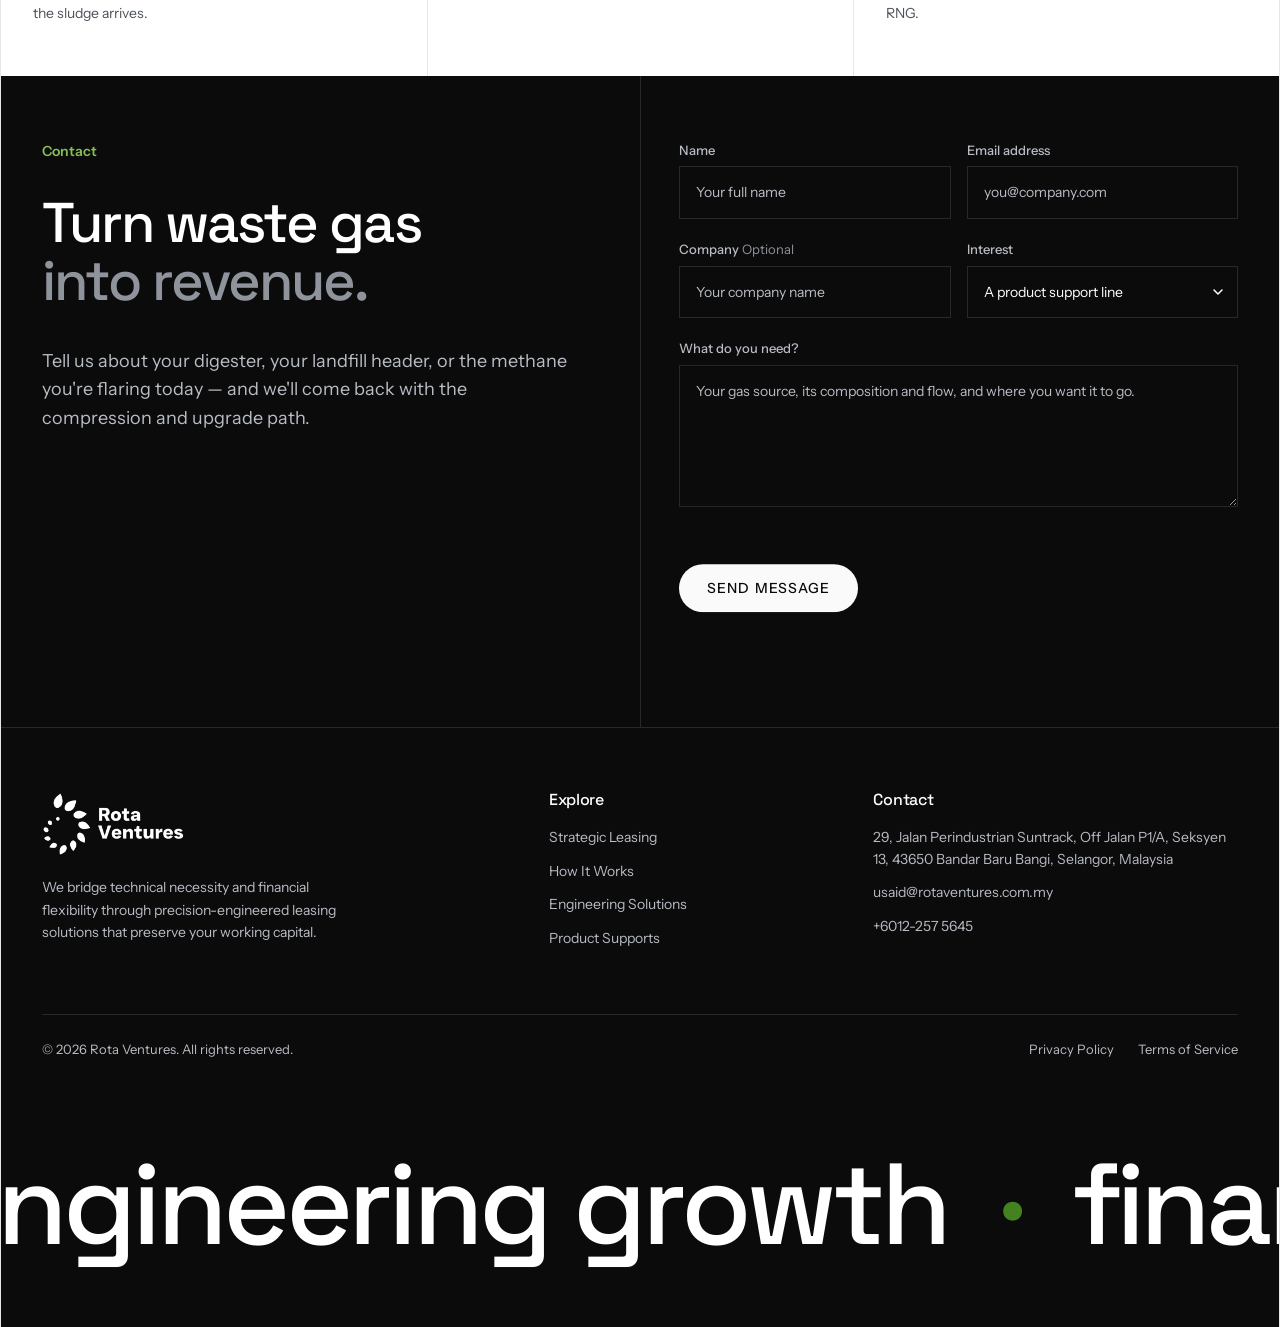
==== commit ca508d21: "feat: refit all inner pages to the shared leaf template - 10 pages live: How It Works, Strategic Lea" ====
--- a/biomethane-compression.html
+++ b/biomethane-compression.html
@@ -1,176 +1,435 @@
 <!DOCTYPE html>
-<html lang="en">
+<html lang="en" data-theme="light">
 <head>
   <meta charset="UTF-8">
   <meta name="viewport" content="width=device-width, initial-scale=1.0">
   <title>Biomethane Green Compression — Rota Ventures</title>
   <meta name="description" content="Optimizing renewable energy throughput with advanced compression technology designed for high-efficiency biogas capture and processing.">
+  <meta name="color-scheme" content="light dark">
   <link rel="icon" type="image/png" href="assets/img/logo.png">
+  <script>
+    (function () {
+      var d = document.documentElement;
+      d.classList.add("js");
+      try {
+        var t = localStorage.getItem("rv-theme");
+        if (!t) t = window.matchMedia("(prefers-color-scheme: dark)").matches ? "dark" : "light";
+        d.setAttribute("data-theme", t);
+      } catch (e) {}
+    })();
+  </script>
   <link rel="preconnect" href="https://fonts.googleapis.com">
   <link rel="preconnect" href="https://fonts.gstatic.com" crossorigin>
-  <link href="https://fonts.googleapis.com/css2?family=Space+Grotesk:wght@500;700&family=Karla:wght@400;500;700&display=swap" rel="stylesheet">
-  <link rel="stylesheet" href="css/styles.css">
+  <link href="https://fonts.googleapis.com/css2?family=Space+Grotesk:wght@500&family=Instrument+Sans:wght@400;500;600&display=swap" rel="stylesheet">
+  <link rel="stylesheet" href="css/home.css">
+  <link rel="stylesheet" href="css/page.css">
 </head>
 <body>
-
-  <header class="site-header">
-    <div class="header-inner">
-      <a href="index.html" class="logo">
-        <img src="assets/img/logo.png" alt="Rota Ventures">
-      </a>
-
-      <button class="nav-toggle" aria-label="Toggle navigation" aria-expanded="false">
-        <span></span><span></span><span></span>
-      </button>
-
-      <nav class="main-nav">
-        <a class="nav-link" href="index.html">Home</a>
-        <a class="nav-link" href="how-it-works.html">How It Works</a>
-        <a class="nav-link" href="strategic-leasing.html">Strategic Leasing</a>
-        <div class="dropdown">
-          <button class="dropdown-toggle" type="button">Engineering Solutions <span class="caret"></span></button>
-          <div class="dropdown-menu">
-            <a href="combined-head-power.html">Combined Head &amp; Power</a>
-            <a href="industrial-remote-operations.html">Industrial Remote Operations</a>
-          </div>
-        </div>
-        <div class="dropdown">
-          <button class="dropdown-toggle" type="button">Product Supports <span class="caret"></span></button>
-          <div class="dropdown-menu">
-            <a href="biomethane-compression.html">Biomethane Green Compression</a>
-            <a href="portable-water.html">Portable Water &amp; Wastewater</a>
-            <a href="economical-pumping.html">Economical Pumping &amp; Compression</a>
-            <a href="specialized-pumping.html">Specialized Pumping</a>
-            <a href="water-matters.html">Water Matters</a>
-            <a href="specialized-cables.html">Specialized Cables</a>
-          </div>
+  <a class="skip-link" href="#main">Skip to content</a>
+
+  <header class="nav" id="top">
+    <div class="nav-glass">
+      <nav class="shell nav-inner" aria-label="Primary">
+        <button class="burger" type="button" aria-expanded="false" aria-controls="mobile-menu" aria-label="Open menu">
+          <span></span><span></span>
+        </button>
+        <a class="wordmark" href="index.html" aria-label="Rota Ventures home">
+          <img src="assets/img/logo.png" alt="Rota Ventures" width="160" height="40">
+        </a>
+        <div class="nav-menu">
+          <a class="chip" href="index.html">Home</a>
+          <a class="chip" href="how-it-works.html">How It Works</a>
+          <a class="chip" href="strategic-leasing.html">Strategic Leasing</a>
+          <div class="chip nav-dd">
+            <button class="nav-dd-toggle" type="button" aria-expanded="false" aria-haspopup="true">Engineering Solutions<span class="nav-dd-caret" aria-hidden="true"></span></button>
+            <div class="nav-dd-menu">
+              <a href="combined-head-power.html">Combined Heat &amp; Power</a>
+              <a href="industrial-remote-operations.html">Industrial Remote Operations</a>
+            </div>
+          </div>
+          <div class="chip nav-dd">
+            <button class="nav-dd-toggle" type="button" aria-expanded="false" aria-haspopup="true">Product Supports<span class="nav-dd-caret" aria-hidden="true"></span></button>
+            <div class="nav-dd-menu">
+              <a href="biomethane-compression.html" aria-current="page">Biomethane Green Compression</a>
+              <a href="portable-water.html">Portable Water &amp; Wastewater</a>
+              <a href="economical-pumping.html">Economical Pumping &amp; Compression</a>
+              <a href="specialized-pumping.html">Specialized Pumping</a>
+              <a href="water-matters.html">Water Matters</a>
+              <a href="specialized-cables.html">Specialized Cables</a>
+            </div>
+          </div>
+        </div>
+        <div class="nav-actions">
+          <button class="theme-toggle" type="button" aria-label="Switch colour theme">
+            <svg class="icon-sun" viewBox="0 0 24 24" fill="none" stroke="currentColor" stroke-width="1.5" stroke-linecap="round" aria-hidden="true"><circle cx="12" cy="12" r="4"/><path d="M12 2.5v2.6M12 18.9v2.6M2.5 12h2.6M18.9 12h2.6M5.2 5.2l1.9 1.9M16.9 16.9l1.9 1.9M18.8 5.2l-1.9 1.9M7.1 16.9l-1.9 1.9"/></svg>
+            <svg class="icon-moon" viewBox="0 0 24 24" fill="none" stroke="currentColor" stroke-width="1.5" stroke-linecap="round" stroke-linejoin="round" aria-hidden="true"><path d="M20 13.5A8 8 0 0 1 10.5 4 8 8 0 1 0 20 13.5Z"/></svg>
+          </button>
+          <a class="pair" href="#contact"><span class="pair-pill"><span class="pill-bloom" aria-hidden="true"><i></i><i></i><i></i></span><span class="pair-label">Contact</span><span class="pair-label" aria-hidden="true">Contact</span></span></a>
         </div>
       </nav>
-
-      <div class="header-cta">
-        <a class="btn btn-primary" href="#contact">Contact Us</a>
-      </div>
     </div>
   </header>
 
-  <main>
+  <div class="mobile-menu" id="mobile-menu" hidden>
+    <nav class="mobile-menu-inner shell" aria-label="All pages">
+      <a href="index.html">Home</a>
+      <a href="how-it-works.html">How It Works</a>
+      <a href="strategic-leasing.html">Strategic Leasing</a>
+      <a href="combined-head-power.html">Combined Heat &amp; Power</a>
+      <a href="industrial-remote-operations.html">Industrial Remote Operations</a>
+      <a href="biomethane-compression.html" aria-current="page">Biomethane Green Compression</a>
+      <a href="portable-water.html">Portable Water &amp; Wastewater</a>
+      <a href="economical-pumping.html">Economical Pumping &amp; Compression</a>
+      <a href="specialized-pumping.html">Specialized Pumping</a>
+      <a href="water-matters.html">Water Matters</a>
+      <a href="specialized-cables.html">Specialized Cables</a>
+      <a href="#contact">Contact</a>
+    </nav>
+  </div>
+
+  <div class="frame">
+  <main id="main">
+
     <section class="page-hero">
-      <div class="container-narrow">
-        <span class="badge">Product Supports</span>
-        <h1>Biomethane Green Compression</h1>
-        <p class="lead">Optimizing renewable energy throughput with advanced compression technology designed for high-efficiency biogas capture and processing.</p>
-      </div>
-    </section>
-
-    <section class="section">
-      <div class="container-narrow">
-        <div class="img-grid">
-          <img src="https://images.unsplash.com/photo-1670519808965-16b9b2f724af?crop=entropy&cs=tinysrgb&fit=max&fm=jpg&q=80&w=1080" alt="Green energy biogas">
-          <img src="https://images.unsplash.com/photo-1761115435501-bebf019aba54?crop=entropy&cs=tinysrgb&fit=max&fm=jpg&q=80&w=1080" alt="Compression technology">
-          <img src="https://images.unsplash.com/photo-1635277055420-230e79907552?crop=entropy&cs=tinysrgb&fit=max&fm=jpg&q=80&w=1080" alt="Industrial energy facility">
-        </div>
-
-        <div class="detail-list">
-          <div class="detail-row">
-            <h3>Description</h3>
-            <p>Our Biomethane Green Compression systems are specifically engineered for the unique demands of renewable biogas processing. These advanced compressors handle the variable composition and moisture content of biogas while maintaining peak efficiency. Designed to meet the highest environmental standards, our systems maximize energy recovery from organic waste streams while minimizing operational costs and environmental impact.</p>
-          </div>
-          <div class="detail-row">
-            <h3>Category</h3>
-            <p>Product Supports · Green Energy · Compression Systems · Renewable Energy</p>
-          </div>
-          <div class="detail-row">
-            <h3>Technical Specifications</h3>
+      <div class="shell">
+        <p class="eyebrow">Product Supports</p>
+        <h1 class="display-sm">Biomethane <em class="tone">Green Compression.</em></h1>
+        <p class="page-hero-lead">Compression engineered for the gas nature actually makes — variable, wet and full of methane — so renewable biogas is captured, upgraded and moved at peak efficiency.</p>
+      </div>
+    </section>
+
+    <section class="band" aria-labelledby="problem-title">
+      <div class="band-inner">
+        <div class="band-head">
+          <p class="eyebrow">The Problem</p>
+          <h2 class="display-sm" id="problem-title">The cleanest fuel on site <em class="tone">is the one going up in smoke.</em></h2>
+        </div>
+      </div>
+    </section>
+
+    <section class="insight-grid" aria-label="The biomethane insight in detail">
+      <div class="insight-cell insight-cell--copy">
+        <h3>Biogas won't behave</h3>
+        <p>Digester and landfill gas shifts hour by hour — methane content wanders between 45% and 99%, moisture rides along, and standard compressors choke on the variation. The gas that can't be handled gets flared, and the energy in organic waste leaves as smoke.</p>
+      </div>
+      <div class="insight-cell insight-cell--media">
+        <figure class="wipe insight-wipe">
+          <img class="wipe-img" src="assets/img/hero-3.png" alt="Impeller of a compression machine, close up" loading="lazy" width="1880" height="1255">
+        </figure>
+      </div>
+      <div class="insight-cell insight-cell--copy">
+        <h3>Pressurise it, and it pays</h3>
+        <p>Compression built for biogas holds peak efficiency across the whole composition range, capturing methane that would otherwise be released or flared — and turning waste streams into pipeline-grade renewable natural gas and vehicle fuel.</p>
+      </div>
+      <div class="insight-cell insight-cell--media">
+        <figure class="wipe insight-wipe">
+          <img class="wipe-img" src="assets/img/vision-4.png" alt="Storage tanks at a gas processing facility beside the sea" loading="lazy" width="1880" height="1257">
+        </figure>
+      </div>
+    </section>
+
+    <section class="band" aria-labelledby="outcome-title">
+      <div class="band-inner">
+        <div class="band-head">
+          <p class="eyebrow">The Specification</p>
+          <h2 class="display-sm" id="outcome-title">Built around <em class="tone">the gas you have.</em></h2>
+        </div>
+      </div>
+    </section>
+
+    <section class="values" aria-label="Biomethane compression specifications">
+      <article class="value-cell">
+        <p class="stat-figure"><span class="stat-num">98%</span></p>
+        <h3>Maximum energy recovery</h3>
+        <p>Extract up to 98% of available biogas energy for grid injection or vehicle fuel — methane that would otherwise vent or burn off becomes saleable renewable natural gas.</p>
+      </article>
+      <article class="value-cell">
+        <p class="stat-figure"><span class="stat-num">300</span><span class="stat-unit">bar</span></p>
+        <h3>Pressure where it counts</h3>
+        <p>Pressure ratings up to 300 bar with better than 95% mechanical efficiency, moving gas from the digester header to grid injection without a second machine in between.</p>
+      </article>
+      <article class="value-cell">
+        <p class="stat-figure"><span class="stat-num">45–99%</span></p>
+        <h3>Methane compatibility</h3>
+        <p>Capacity from 50 to 5,000 Nm³/h across methane contents of 45–99% — one machine line that follows the feedstock instead of fighting it.</p>
+      </article>
+    </section>
+
+    <section class="band" aria-labelledby="delivery-title">
+      <div class="band-inner">
+        <div class="band-head">
+          <p class="eyebrow">Delivery</p>
+          <h2 class="display-sm" id="delivery-title">From flare tip <em class="tone">to fill pipe.</em></h2>
+        </div>
+      </div>
+    </section>
+
+    <section class="steps" aria-label="The five-step biomethane engagement">
+      <article class="step">
+        <span class="step-num" aria-hidden="true">01</span>
+        <div class="step-head">
+          <h3>Gas assessment</h3>
+          <p class="step-lead">The feedstock is profiled before any machine is proposed.</p>
+          <ul class="step-points">
+            <li>Gas composition and moisture analysis across the production cycle</li>
+            <li>Flow and pressure profiling at the digester or landfill header</li>
+            <li>Downstream target review — grid, CNG fleet or on-site power</li>
+          </ul>
+        </div>
+        <div class="step-art" aria-hidden="true">
+          <figure class="art-panel">
+            <figcaption class="art-head">Feedstock analysis <span class="art-dot"></span></figcaption>
+            <svg class="art-svg" viewBox="0 0 320 180" role="presentation" focusable="false">
+              <path class="ln" d="M60 148a70 70 0 0 1 140 0z"/>
+              <path class="ln-soft" d="M52 148h156"/>
+              <path class="ac" d="M96 148v-38M164 148v-24"/>
+              <path class="ln" d="M130 78v-18"/>
+              <path class="ac" d="M124 66l6 8 6-8"/>
+              <text x="152" y="34" class="art-lbl art-lbl--ink">CH4 45–99%</text>
+              <text x="152" y="52" class="art-lbl">H2O TRACE</text>
+              <path class="fl-soft" d="M60 148a70 70 0 0 1 70-70v70z"/>
+              <text x="96" y="168" class="art-lbl">DIGESTER</text>
+            </svg>
+          </figure>
+        </div>
+      </article>
+      <article class="step">
+        <span class="step-num" aria-hidden="true">02</span>
+        <div class="step-head">
+          <h3>System design</h3>
+          <p class="step-lead">A compression train sized to the gas, not the catalogue.</p>
+          <ul class="step-points">
+            <li>Machine sizing from 50 to 5,000 Nm³/h against measured flow</li>
+            <li>Pressure staging up to 300 bar for the chosen outlet</li>
+            <li>Moisture and conditioning stages ahead of compression</li>
+          </ul>
+        </div>
+        <div class="step-art" aria-hidden="true">
+          <figure class="art-panel art-panel--grid">
+            <figcaption class="art-head">Compression train <span class="art-dot"></span></figcaption>
+            <svg class="art-svg" viewBox="0 0 320 180" role="presentation" focusable="false">
+              <text x="24" y="60" class="art-lbl art-lbl--ink">GAS IN</text>
+              <path class="ln" d="M70 56h40"/>
+              <path class="ac" d="M104 49l11 7-11 7"/>
+              <rect x="115" y="34" width="56" height="44" rx="6" class="ln"/>
+              <path class="fl-ac" d="M136 46l14 20h-28z"/>
+              <text x="118" y="96" class="art-lbl">STAGE 1</text>
+              <path class="ln" d="M171 56h40"/>
+              <path class="ac" d="M205 49l11 7-11 7"/>
+              <rect x="216" y="34" width="56" height="44" rx="6" class="ln"/>
+              <circle cx="244" cy="56" r="14" class="ln-soft"/>
+              <text x="219" y="96" class="art-lbl">STAGE 2</text>
+              <path class="ln" d="M272 56h24"/>
+              <path class="ac" d="M290 49l11 7-11 7"/>
+              <text x="228" y="128" class="art-lbl art-lbl--ink">300 BAR</text>
+              <path class="ln-soft" d="M24 128h180"/>
+              <path class="ln-soft" d="M24 156h272M24 152v8M296 152v8"/>
+            </svg>
+          </figure>
+        </div>
+      </article>
+      <article class="step">
+        <span class="step-num" aria-hidden="true">03</span>
+        <div class="step-head">
+          <h3>Installation &amp; integration</h3>
+          <p class="step-lead">The train ties into the live plant without stopping digestion.</p>
+          <ul class="step-points">
+            <li>Tie-in to the existing gas holder and flare header</li>
+            <li>Installation by certified engineers in planned phases</li>
+            <li>Grid injection or CNG filling connection as chosen</li>
+          </ul>
+        </div>
+        <div class="step-art" aria-hidden="true">
+          <figure class="art-panel">
+            <figcaption class="art-head">Tie-in route <span class="art-dot"></span></figcaption>
+            <svg class="art-svg" viewBox="0 0 320 180" role="presentation" focusable="false">
+              <path class="ln" d="M24 140v-56M24 84h56M112 84h32"/>
+              <path class="ac" d="M138 77l11 7-11 7"/>
+              <rect x="149" y="62" width="72" height="44" rx="6" class="ln"/>
+              <text x="158" y="90" class="art-lbl">COMPRESS</text>
+              <path class="ln" d="M221 84h52"/>
+              <path class="ac" d="M267 77l11 7-11 7"/>
+              <path class="ln-soft" d="M278 84v36h-254"/>
+              <circle cx="24" cy="84" r="7" class="fl-ac"/>
+              <text x="16" y="66" class="art-lbl art-lbl--ink">HOLDER</text>
+              <text x="252" y="76" class="art-lbl">GRID</text>
+              <text x="110" y="140" class="art-lbl">PLANT KEEPS RUNNING</text>
+            </svg>
+          </figure>
+        </div>
+      </article>
+      <article class="step">
+        <span class="step-num" aria-hidden="true">04</span>
+        <div class="step-head">
+          <h3>Commissioning &amp; testing</h3>
+          <p class="step-lead">Gas quality and pressure are proven against specification.</p>
+          <ul class="step-points">
+            <li>Pressure testing to full rating with safety verification</li>
+            <li>Gas quality checks at the injection or filling point</li>
+            <li>Handover documentation and operator training</li>
+          </ul>
+        </div>
+        <div class="step-art" aria-hidden="true">
+          <figure class="art-panel">
+            <figcaption class="art-head">Pressure proof <span class="art-dot"></span></figcaption>
+            <svg class="art-svg" viewBox="0 0 320 180" role="presentation" focusable="false">
+              <circle cx="160" cy="96" r="58" class="ln"/>
+              <path class="ln-soft" d="M160 96l-38-38"/>
+              <path class="ac" d="M160 96l40-30" stroke-width="2.5"/>
+              <circle cx="160" cy="96" r="7" class="fl-ac"/>
+              <text x="108" y="40" class="art-lbl art-lbl--ink">0</text>
+              <text x="222" y="46" class="art-lbl art-lbl--ink">300</text>
+              <text x="138" y="176" class="art-lbl">BAR</text>
+              <path class="chk" d="M262 44l8 8 14-16" stroke="var(--accent)"/>
+            </svg>
+          </figure>
+        </div>
+      </article>
+      <article class="step">
+        <span class="step-num" aria-hidden="true">05</span>
+        <div class="step-head">
+          <h3>Monitoring &amp; support</h3>
+          <p class="step-lead">Remote diagnostics and preventive maintenance hold recovery at design levels.</p>
+          <ul class="step-points">
+            <li>Remote diagnostics and 24/7 technical support hotline</li>
+            <li>Preventive maintenance and rapid-deployment spare parts</li>
+            <li>Performance optimisation consulting as feedstock changes</li>
+          </ul>
+        </div>
+        <div class="step-art" aria-hidden="true">
+          <figure class="art-panel">
+            <figcaption class="art-head">Recovery watch <span class="art-dot is-live"></span></figcaption>
+            <svg class="art-svg" viewBox="0 0 320 180" role="presentation" focusable="false">
+              <text x="24" y="58" class="art-num">98%</text>
+              <circle cx="104" cy="46" r="5" class="fl-ac is-live"/>
+              <circle cx="120" cy="46" r="5" class="ln-soft"/>
+              <circle cx="136" cy="46" r="5" class="ln-soft"/>
+              <path class="ln-soft" d="M24 84h272M24 120h272" stroke-dasharray="2 6"/>
+              <path class="fl-soft" d="M24 130l40-8 40-16 40 6 40-24 40 4 40-18 32 6v78H24z"/>
+              <path class="ac" d="M24 130l40-8 40-16 40 6 40-24 40 4 40-18 32 6" fill="none" stroke-width="2"/>
+              <path class="ln-soft" d="M24 142h272"/>
+              <text x="236" y="164" class="art-lbl">RNG OUT</text>
+            </svg>
+          </figure>
+        </div>
+      </article>
+    </section>
+
+    <section class="band" aria-labelledby="fit-title">
+      <div class="band-inner">
+        <div class="band-head">
+          <p class="eyebrow">Applications</p>
+          <h2 class="display-sm" id="fit-title">Where the waste <em class="tone">becomes the product.</em></h2>
+        </div>
+      </div>
+    </section>
+
+    <section class="values" aria-label="Where biomethane compression applies">
+      <article class="value-cell">
+        <span class="icon-badge" aria-hidden="true"><svg viewBox="0 0 24 24" fill="none" stroke="currentColor" stroke-width="1.5" stroke-linecap="round" stroke-linejoin="round"><path d="M8 3h8M10 3v5l-5 9a2.4 2.4 0 0 0 2.2 3.4h9.6A2.4 2.4 0 0 0 19 17l-5-9V3"/></svg></span>
+        <h3>Wastewater treatment plants</h3>
+        <p>Digester gas from municipal treatment works, compressed and upgraded on the same fence line where the sludge arrives.</p>
+      </article>
+      <article class="value-cell">
+        <span class="icon-badge" aria-hidden="true"><svg viewBox="0 0 24 24" fill="none" stroke="currentColor" stroke-width="1.5" stroke-linecap="round" stroke-linejoin="round"><path d="M4 20h16M6 20V9l6-5 6 5v11"/><path d="M10 20v-6h4v6"/></svg></span>
+        <h3>Landfill gas recovery</h3>
+        <p>Landfill methane captured instead of flared — variable, dirty feedstock handled across the full composition range.</p>
+      </article>
+      <article class="value-cell">
+        <span class="icon-badge" aria-hidden="true"><svg viewBox="0 0 24 24" fill="none" stroke="currentColor" stroke-width="1.5" stroke-linecap="round" stroke-linejoin="round"><path d="M12 21s-7-4.6-7-10a4.2 4.2 0 0 1 7-3.2A4.2 4.2 0 0 1 19 11c0 5.4-7 10-7 10z"/><path d="M8 11h2l1.5-2.5L13 13l1-2h2"/></svg></span>
+        <h3>Agriculture &amp; food waste</h3>
+        <p>Farm digesters and food-processing waste-to-energy systems turning organic residues into revenue-grade RNG.</p>
+      </article>
+    </section>
+  </main>
+
+  <div class="field">
+    <section class="contact-band" id="contact" aria-labelledby="contact-title">
+      <div class="contact-band-inner">
+        <div class="contact-band-head">
+          <p class="eyebrow">Contact</p>
+          <h2 class="display-sm" id="contact-title">Turn waste gas <em class="tone">into revenue.</em></h2>
+          <p class="contact-lede">Tell us about your digester, your landfill header, or the methane you're flaring today — and we'll come back with the compression and upgrade path.</p>
+        </div>
+        <form class="contact-form" id="contact-form" novalidate>
+          <div class="form-row">
+            <label for="ff-name">Name</label>
+            <input id="ff-name" type="text" name="name" autocomplete="name" placeholder="Your full name" required>
+          </div>
+          <div class="form-row">
+            <label for="ff-email">Email address</label>
+            <input id="ff-email" type="email" name="email" autocomplete="email" placeholder="you@company.com" required>
+          </div>
+          <div class="form-row">
+            <label for="ff-company">Company <span class="form-optional">Optional</span></label>
+            <input id="ff-company" type="text" name="company" autocomplete="organization" placeholder="Your company name">
+          </div>
+          <div class="form-row">
+            <label for="ff-interest">Interest</label>
+            <select id="ff-interest" name="interest">
+              <option value="">Not sure yet</option>
+              <option value="Strategic leasing">Strategic leasing</option>
+              <option value="An engineering solution">An engineering solution</option>
+              <option value="A product support line" selected>A product support line</option>
+            </select>
+          </div>
+          <div class="form-row form-row--full">
+            <label for="ff-message">What do you need?</label>
+            <textarea id="ff-message" name="message" rows="5" placeholder="Your gas source, its composition and flow, and where you want it to go." required></textarea>
+          </div>
+          <p class="form-status" role="status" aria-live="polite"></p>
+          <button class="pair pair--submit" type="submit"><span class="pair-pill"><span class="pill-bloom" aria-hidden="true"><i></i><i></i><i></i></span><span class="pair-label">Send message</span><span class="pair-label" aria-hidden="true">Send message</span></span></button>
+        </form>
+      </div>
+    </section>
+
+    <footer class="footer">
+      <div class="shell">
+        <div class="footer-grid">
+          <div class="footer-brand">
+            <img class="footer-logo" src="assets/img/logo.png" alt="Rota Ventures" width="143" height="64">
+            <p>We bridge technical necessity and financial flexibility through precision-engineered leasing solutions that preserve your working capital.</p>
+          </div>
+          <nav class="footer-col" aria-label="Quick links">
+            <h3>Explore</h3>
             <ul>
-              <li><strong>Capacity Range:</strong> 50 to 5,000 Nm³/h</li>
-              <li><strong>Pressure Rating:</strong> Up to 300 bar</li>
-              <li><strong>Efficiency:</strong> &gt;95% mechanical efficiency</li>
-              <li><strong>Gas Compatibility:</strong> Methane content 45-99%</li>
+              <li><a href="strategic-leasing.html">Strategic Leasing</a></li>
+              <li><a href="how-it-works.html">How It Works</a></li>
+              <li><a href="combined-head-power.html">Engineering Solutions</a></li>
+              <li><a href="biomethane-compression.html">Product Supports</a></li>
             </ul>
-          </div>
-          <div class="detail-row">
-            <h3>Benefits</h3>
+          </nav>
+          <div class="footer-col">
+            <h3>Contact</h3>
             <ul>
-              <li><strong>Maximum Energy Recovery:</strong> Extract up to 98% of available biogas energy for grid injection or vehicle fuel</li>
-              <li><strong>Low Maintenance:</strong> Robust design reduces downtime and operating costs</li>
-              <li><strong>Emission Reduction:</strong> Capture methane that would otherwise be released or flared</li>
-              <li><strong>Revenue Generation:</strong> Convert waste into valuable renewable natural gas (RNG)</li>
-              <li><strong>Regulatory Compliance:</strong> Meet stringent environmental standards and renewable fuel mandates</li>
+              <li><address>29, Jalan Perindustrian Suntrack, Off Jalan P1/A, Seksyen 13, 43650 Bandar Baru Bangi, Selangor, Malaysia</address></li>
+              <li><a href="mailto:usaid@rotaventures.com.my">usaid@rotaventures.com.my</a></li>
+              <li><a href="tel:+60122575645">+6012-257 5645</a></li>
             </ul>
           </div>
-          <div class="detail-row">
-            <h3>Applications</h3>
-            <p>Anaerobic digestion plants, landfill gas recovery, wastewater treatment facilities, agricultural biogas operations, food processing waste-to-energy systems, and municipal organic waste processing.</p>
-          </div>
-          <div class="detail-row">
-            <h3>Support Services</h3>
-            <ul>
-              <li>24/7 technical support hotline</li>
-              <li>Preventive maintenance programs</li>
-              <li>Remote diagnostics and monitoring</li>
-              <li>Spare parts inventory and rapid deployment</li>
-              <li>Performance optimization consulting</li>
-            </ul>
-          </div>
-        </div>
-      </div>
-    </section>
-
-    <section class="cta-band green">
-      <div class="container-narrow">
-        <h2>Transform Waste into Renewable Energy</h2>
-        <p>Discover how our biomethane compression solutions can maximize your renewable energy potential.</p>
-        <a class="btn btn-white btn-white-green" href="#contact">Request a Quote</a>
-      </div>
-    </section>
-  </main>
-
-  <footer class="site-footer" id="contact">
-    <div class="footer-card">
-      <div class="footer-top">
-        <div class="footer-brand">
-          <img src="assets/img/logo.png" alt="Rota Ventures">
-          <p>We bridges technical necessity and financial flexibility through precision-engineered leasing solutions that preserve your critical working capital.</p>
-          <div class="footer-menu">
-            <div class="footer-col">
-              <h4>Quick Links</h4>
-              <ul>
-                <li><a href="strategic-leasing.html">Leasing</a></li>
-                <li><a href="combined-head-power.html">Engineering Solutions</a></li>
-                <li><a href="biomethane-compression.html">Products Supports</a></li>
-                <li><a href="how-it-works.html">About</a></li>
-                <li><a href="#contact">Contact</a></li>
-              </ul>
-            </div>
-            <div class="footer-col">
-              <h4>Contact</h4>
-              <ul>
-                <li><p>29, Jalan Perindustrian Suntrack Off Jalan P1/A, Seksyen 13, 43000, 43650 Bandar Baru Bangi, Selangor</p></li>
-                <li><a href="mailto:usaid@rotaventures.com.my">usaid@rotaventures.com.my</a></li>
-                <li><a href="tel:+60122575645">+6012-2575645</a></li>
-              </ul>
-            </div>
-          </div>
-        </div>
-        <form class="footer-contact" id="footer-contact-form" novalidate>
-          <h3>Contact Us</h3>
-          <input type="text" name="name" placeholder="Name" autocomplete="name">
-          <input type="email" name="email" placeholder="Email Address" autocomplete="email">
-          <textarea name="questions" placeholder="Questions"></textarea>
-          <p class="form-status" role="status"></p>
-          <button type="submit" class="btn btn-outline">Submit</button>
-        </form>
-      </div>
-      <div class="footer-bottom">
-        <p>© 2026 Rota Ventures. All rights reserved.</p>
-        <div class="footer-legal">
-          <a href="#">Privacy Policy</a>
-          <a href="#">Terms of Service</a>
-        </div>
+        </div>
+        <div class="footer-bottom">
+          <p>© 2026 Rota Ventures. All rights reserved.</p>
+          <div class="footer-legal">
+            <a href="#">Privacy Policy</a>
+            <a href="#">Terms of Service</a>
+          </div>
+        </div>
+      </div>
+    </footer>
+
+    <div class="marquee" aria-hidden="true">
+      <div class="marquee-track">
+        <span class="marquee-seq">Engineering growth <em>·</em> financing reality <em>·</em> sustainable infrastructure <em>·</em> </span>
       </div>
     </div>
-  </footer>
-
-  <script src="js/main.js"></script>
+  </div>
+  </div>
+
+  <script src="assets/js/vendor/gsap.min.js"></script>
+  <script src="assets/js/vendor/ScrollTrigger.min.js"></script>
+  <script src="assets/js/vendor/lenis.min.js"></script>
+  <script src="assets/js/vendor/motion.min.js"></script>
+  <script src="js/page.js"></script>
 </body>
 </html>
--- a/css/home.css
+++ b/css/home.css
@@ -0,0 +1,1527 @@
+/* ==========================================================================
+   Rota Ventures — Home
+   World: EcoVolt adaptation (design-guidelines/design-system.json)
+   White paper ground · near-black ink · one leaf-green instrument accent
+   Hairline-ruled full-bleed sheet · flat · pill + circle controls
+   ========================================================================== */
+
+:root {
+  --bg: #ffffff;
+  --page: #ffffff;
+  --dot-page: rgba(11, 11, 12, 0.08);
+  --ink: #0b0b0c;
+  --ink-soft: #4d525a;
+  --tone: #8e939c;
+  --accent: #44821f;
+  --accent-ink: #44821f;
+  --line: #e4e6e9;
+  --line-strong: #b9bdc4;
+  --chip: #f1f2f4;
+  --chip-hover: #e7e9ec;
+  --pill-ink-bg: #0b0b0c;
+  --pill-ink-fg: #ffffff;
+  --field-bg: #0b0b0c;
+  --field-ink: #ffffff;
+  --field-soft: #b9bdc4;
+  --field-line: #26282c;
+  --field-logo: brightness(0) invert(1);
+  --bar-before: #b9bdc4;
+  --dot: rgba(11, 11, 12, 0.28);
+
+  --font-head: "Space Grotesk", "Segoe UI", sans-serif;
+  --font-body: "Instrument Sans", "Segoe UI", sans-serif;
+
+  --fs-display: clamp(2.75rem, 1rem + 6.2vw, 6rem);
+  --fs-display-sm: clamp(2rem, 1rem + 3.4vw, 3.5rem);
+  --fs-h3: clamp(1.375rem, 1.1rem + 0.9vw, 1.75rem);
+  --fs-body: clamp(1rem, 0.95rem + 0.3vw, 1.125rem);
+  --fs-small: 0.875rem;
+
+  --pad: clamp(1.25rem, 3.2vw, 4rem);
+  --maxw: 1800px;
+  --gap-band-top: clamp(3rem, 5vw, 4.5rem);
+  --gap-band-bottom: clamp(5rem, 9vw, 8.5rem);
+
+  --dur: 560ms;
+  --ease: cubic-bezier(0.22, 1, 0.36, 1);
+}
+
+[data-theme="dark"] {
+  --bg: #0b0b0c;
+  --page: #060708;
+  --dot-page: rgba(255, 255, 255, 0.08);
+  --ink: #ffffff;
+  --ink-soft: #b4b8bf;
+  --tone: #b9bdc4;
+  --accent: #44821f;
+  --accent-ink: #6db944;
+  --line: #26282c;
+  --line-strong: #3a3d42;
+  --chip: #17181b;
+  --chip-hover: #202226;
+  --pill-ink-bg: #b9bdc4;
+  --pill-ink-fg: #0b0b0c;
+  --field-bg: #f4f5f7;
+  --field-ink: #0b0b0c;
+  --field-soft: #4d525a;
+  --field-line: #dcdfe3;
+  --field-logo: brightness(0);
+  --dot: rgba(255, 255, 255, 0.28);
+  --bar-before: #3a3d42;
+  color-scheme: dark;
+}
+
+/* ---- reset & document --------------------------------------------------- */
+
+*,
+*::before,
+*::after { box-sizing: border-box; }
+
+* { margin: 0; }
+
+html {
+  color-scheme: light;
+  scroll-behavior: smooth;
+  overflow-x: clip;
+}
+
+html.lenis,
+html.lenis body { height: auto; }
+.lenis.lenis-smooth { scroll-behavior: auto !important; }
+
+body {
+  background: var(--page);
+  background-image: radial-gradient(var(--dot-page) 1px, transparent 1px);
+  background-size: 12px 12px;
+  background-attachment: fixed;
+  color: var(--ink);
+  font-family: var(--font-body);
+  font-size: var(--fs-body);
+  line-height: 1.6;
+  overflow-x: clip;
+  -webkit-font-smoothing: antialiased;
+  transition: background-color 280ms ease, color 280ms ease;
+}
+
+img { display: block; max-width: 100%; height: auto; }
+
+a { color: inherit; text-decoration: none; }
+
+button {
+  font: inherit;
+  color: inherit;
+  background: none;
+  border: 0;
+  padding: 0;
+  cursor: pointer;
+}
+
+::selection {
+  background: var(--accent);
+  color: #ffffff;
+}
+
+:focus-visible {
+  outline: 2px solid var(--accent);
+  outline-offset: 3px;
+  border-radius: 2px;
+}
+
+.caret-color,
+input,
+textarea { caret-color: var(--accent); }
+
+/* browser chrome belongs to the design */
+
+::-webkit-scrollbar { width: 10px; height: 10px; }
+::-webkit-scrollbar-track { background: var(--bg); }
+::-webkit-scrollbar-thumb {
+  background: var(--line-strong);
+  border-radius: 999px;
+  border: 2px solid var(--bg);
+}
+
+.skip-link {
+  position: fixed;
+  top: 12px;
+  left: 12px;
+  z-index: 200;
+  padding: 10px 18px;
+  background: var(--pill-ink-bg);
+  color: var(--pill-ink-fg);
+  border-radius: 999px;
+  font-size: var(--fs-small);
+  font-weight: 500;
+  transform: translateY(-200%);
+  transition: transform 200ms ease;
+}
+.skip-link:focus-visible { transform: none; }
+
+/* ---- layout primitives --------------------------------------------------- */
+
+.shell {
+  max-width: var(--maxw);
+  margin-inline: auto;
+  padding-inline: var(--pad);
+}
+
+/* Runlayer-style content frame: centred 1800px sheet, hairline rails left and
+   right so the content bounds stay visible at any viewport width. Section
+   rules span the frame, not the viewport. Nav stays full-bleed chrome. */
+.frame {
+  max-width: var(--maxw);
+  margin-inline: auto;
+  background: var(--bg);
+  border-inline: 1px solid var(--line);
+}
+
+/* no margins anywhere: sections separate by rules and blocks only */
+section { border-top: 1px solid var(--line); }
+.hero { border-top: 0; }
+
+/* ---- type ---------------------------------------------------------------- */
+
+h1, h2, h3 {
+  font-family: var(--font-head);
+  font-weight: 500;
+  letter-spacing: -0.035em;
+  line-height: 1.04;
+  text-wrap: balance;
+}
+
+.display {
+  font-size: var(--fs-display);
+  letter-spacing: -0.04em;
+}
+
+.display-sm {
+  font-size: var(--fs-display-sm);
+}
+
+.tone {
+  font-style: normal;
+  color: var(--tone);
+}
+
+p { max-width: 68ch; }
+
+/* ---- glass nav ------------------------------------------------------------- */
+
+.nav {
+  position: fixed;
+  inset: 0 0 auto 0;
+  z-index: 100;
+  transition: transform 460ms var(--ease);
+}
+.nav.is-hidden { transform: translateY(-130%); }
+
+.nav-glass {
+  max-width: var(--maxw);
+  margin-inline: auto;
+  background: var(--bg);
+  border-inline: 1px solid var(--line);
+  border-bottom: 1px solid var(--line);
+  transition: background-color 280ms ease;
+}
+
+.nav-inner {
+  display: flex;
+  align-items: center;
+  gap: clamp(1rem, 2vw, 2rem);
+  height: 76px;
+}
+
+.wordmark { display: block; flex-shrink: 0; }
+.wordmark img { height: 40px; width: auto; }
+
+.nav-menu {
+  flex: 1;
+  display: flex;
+  justify-content: center;
+  align-items: stretch;
+  align-self: stretch;
+  min-width: 0;
+}
+
+.nav-actions {
+  display: flex;
+  align-items: center;
+  gap: 10px;
+  flex-shrink: 0;
+}
+
+.burger {
+  display: none;
+  width: 40px;
+  height: 40px;
+  border-radius: 999px;
+  position: relative;
+  flex-shrink: 0;
+}
+.burger span {
+  position: absolute;
+  left: 11px;
+  right: 11px;
+  height: 1.75px;
+  background: var(--ink);
+  transition: transform 320ms var(--ease), top 320ms var(--ease);
+}
+.burger span:nth-child(1) { top: 16px; }
+.burger span:nth-child(2) { top: 23px; }
+.burger[aria-expanded="true"] span:nth-child(1) { top: 19.5px; transform: rotate(45deg); }
+.burger[aria-expanded="true"] span:nth-child(2) { top: 19.5px; transform: rotate(-45deg); }
+
+.nav-menu .chip {
+  display: inline-flex;
+  align-items: center;
+  padding: 0 22px;
+  border-left: 1px solid var(--line);
+  font-size: var(--fs-small);
+  font-weight: 500;
+  color: var(--ink-soft);
+  transition: background-color 200ms ease, color 200ms ease;
+  white-space: nowrap;
+}
+.nav-menu .chip:last-child { border-right: 1px solid var(--line); }
+.nav-menu .chip:hover { background: var(--chip-hover); color: var(--ink); }
+.nav-menu .chip.is-current {
+  background: var(--pill-ink-bg);
+  color: var(--pill-ink-fg);
+}
+
+/* nav dropdowns (Engineering Solutions / Product Supports) */
+
+.nav-dd {
+  position: relative;
+  padding: 0;
+}
+
+.nav-dd-toggle {
+  display: inline-flex;
+  align-items: center;
+  gap: 7px;
+  width: 100%;
+  height: 100%;
+  padding: 0 22px;
+  background: none;
+  border: 0;
+  font: inherit;
+  font-size: var(--fs-small);
+  font-weight: 500;
+  color: var(--ink-soft);
+  white-space: nowrap;
+  cursor: pointer;
+  transition: background-color 200ms ease, color 200ms ease;
+}
+
+.nav-dd-toggle:hover,
+.nav-dd:hover .nav-dd-toggle,
+.nav-dd.open .nav-dd-toggle {
+  background: var(--chip-hover);
+  color: var(--ink);
+}
+
+.nav-dd-caret {
+  width: 7px;
+  height: 7px;
+  border-right: 1.5px solid currentColor;
+  border-bottom: 1.5px solid currentColor;
+  transform: rotate(45deg) translateY(-2px);
+  transition: transform 200ms ease;
+}
+
+.nav-dd.open .nav-dd-caret { transform: rotate(225deg) translateY(-2px); }
+
+.nav-dd-menu {
+  position: absolute;
+  top: 100%;
+  left: 0;
+  margin-top: 8px;
+  min-width: 250px;
+  padding: 6px 0;
+  background: var(--bg);
+  border: 1px solid var(--line);
+  box-shadow: 0 12px 32px rgba(11, 11, 12, 0.12);
+  z-index: 50;
+  opacity: 0;
+  visibility: hidden;
+  transform: translateY(4px);
+  transition: opacity 200ms ease, transform 200ms ease, visibility 200ms ease;
+}
+
+.nav-dd:hover .nav-dd-menu,
+.nav-dd.open .nav-dd-menu {
+  opacity: 1;
+  visibility: visible;
+  transform: translateY(0);
+}
+
+.nav-dd-menu a {
+  display: block;
+  padding: 10px 18px;
+  font-size: var(--fs-small);
+  color: var(--ink-soft);
+  white-space: nowrap;
+  transition: background-color 160ms ease, color 160ms ease;
+}
+
+.nav-dd-menu a:hover {
+  background: var(--chip-hover);
+  color: var(--ink);
+}
+
+/* keep menus clear of the nav edge on the right */
+.nav-menu .chip:last-child .nav-dd-menu { left: auto; right: 0; }
+
+.theme-toggle {
+  width: 40px;
+  height: 40px;
+  border-radius: 999px;
+  display: grid;
+  place-items: center;
+  color: var(--ink-soft);
+  transition: background-color 200ms ease, color 200ms ease;
+}
+.theme-toggle:hover { background: var(--chip-hover); color: var(--ink); }
+.theme-toggle svg { width: 18px; height: 18px; }
+.icon-moon { display: none; }
+[data-theme="dark"] .icon-moon { display: block; }
+[data-theme="dark"] .icon-sun { display: none; }
+
+/* ---- pill CTA -------------------------------------------------------------- */
+
+.pair {
+  display: inline-flex;
+  white-space: nowrap;
+}
+
+.pair-pill {
+  position: relative;
+  display: inline-grid;
+  overflow: hidden;
+  padding: 13px 28px;
+  background: var(--pill-ink-bg);
+  color: var(--pill-ink-fg);
+  border-radius: 999px;
+  font-size: var(--fs-small);
+  font-weight: 500;
+  text-transform: uppercase;
+  letter-spacing: 0.08em;
+  transition: color 320ms var(--ease) 120ms;
+}
+
+/* OliverZeros-style bloom: circles scale out from top centre behind the label */
+.pill-bloom {
+  position: absolute;
+  left: 50%;
+  top: -60%;
+  transform: translateX(-50%);
+  width: max(200%, 10rem);
+  aspect-ratio: 1;
+  pointer-events: none;
+}
+.pill-bloom i {
+  position: absolute;
+  inset: 0;
+  border-radius: 999px;
+  transform: scale(0);
+  transition: transform 600ms var(--ease);
+}
+.pill-bloom i:nth-child(1) { background: #6db944; }
+.pill-bloom i:nth-child(2) { background: #a3d17c; transition-delay: 80ms; }
+.pill-bloom i:nth-child(3) { background: var(--accent); transition-delay: 160ms; }
+
+.pair-label {
+  position: relative;
+  z-index: 1;
+  grid-area: 1 / 1;
+  transition: transform 320ms var(--ease);
+}
+.pair-label + .pair-label { transform: translateY(200%); }
+
+.pair:hover .pair-pill,
+.pair:focus-visible .pair-pill { color: #ffffff; }
+.pair:hover .pill-bloom i,
+.pair:focus-visible .pill-bloom i { transform: scale(1); }
+.pair:hover .pair-label:first-child,
+.pair:focus-visible .pair-label:first-child { transform: translateY(-200%); }
+.pair:hover .pair-label + .pair-label,
+.pair:focus-visible .pair-label + .pair-label { transform: translateY(0); }
+
+.pair--submit { border: 0; }
+.pair--submit:disabled { opacity: 0.5; cursor: default; }
+.pair--submit:disabled .pair-pill { transform: none; }
+
+/* ---- mobile menu ---------------------------------------------------------- */
+
+.mobile-menu {
+  position: fixed;
+  inset: 0;
+  z-index: 90;
+  background: #0b0b0c;
+  color: #ffffff;
+  overflow-y: auto;
+  padding-top: 108px;
+  padding-bottom: 40px;
+}
+.mobile-menu-inner {
+  display: grid;
+  gap: 2px;
+}
+.mobile-menu-inner a {
+  font-family: var(--font-head);
+  font-size: clamp(1.6rem, 7vw, 2.4rem);
+  font-weight: 500;
+  letter-spacing: -0.03em;
+  padding: 10px 0;
+  border-bottom: 1px solid color-mix(in srgb, currentColor 16%, transparent);
+}
+.mobile-menu-inner a[aria-current="page"] { color: #85bf55; }
+
+/* ---- hero ------------------------------------------------------------------ */
+
+.hero { padding-block: clamp(9rem, 18vh, 12rem) clamp(1.75rem, 3.5vw, 3rem); }
+
+.hero .display { text-align: center; }
+
+.hero-social {
+  display: flex;
+  align-items: center;
+  justify-content: center;
+  gap: 14px;
+  margin-bottom: clamp(1.75rem, 3vw, 2.5rem);
+}
+.avatars { display: flex; }
+.avatars span {
+  width: 34px;
+  height: 34px;
+  border-radius: 999px;
+  display: grid;
+  place-items: center;
+  font-size: 0.6875rem;
+  font-weight: 600;
+  letter-spacing: 0.02em;
+  border: 2px solid var(--bg);
+}
+.avatars span:nth-child(1) { background: var(--ink); color: var(--bg); }
+.avatars span:nth-child(2) { background: var(--chip); color: var(--ink); margin-left: -10px; }
+.avatars span:nth-child(3) { background: var(--accent); color: #fff; margin-left: -10px; }
+.avatars span:nth-child(4) { background: var(--bg); color: var(--ink-soft); margin-left: -10px; border-color: var(--line-strong); }
+.hero-social p {
+  font-size: var(--fs-small);
+  color: var(--ink-soft);
+  max-width: 34ch;
+  line-height: 1.45;
+}
+
+.hero-foot {
+  display: flex;
+  flex-direction: column;
+  align-items: center;
+  text-align: center;
+  gap: clamp(1.5rem, 3vw, 2.25rem);
+  margin-top: clamp(2rem, 4vw, 3.25rem);
+}
+.hero-sub {
+  color: var(--ink-soft);
+  max-width: 46ch;
+}
+
+/* ---- wide photo card -------------------------------------------------------- */
+/* Merged with the hero through a centred notch: the CTA sits in a tab of page
+   ground that dips into the image, joined by inverted (concave) fillets. */
+
+.shot { border-top: 0; padding-bottom: 0; }
+
+.shot .shell { position: relative; padding-inline: 0; }
+
+.shot .shot-card { border-radius: 0; }
+
+.shot-cta {
+  --fillet: clamp(20px, 3vw, 32px);
+  position: absolute;
+  top: 0;
+  left: 50%;
+  transform: translateX(-50%);
+  z-index: 1;
+  background: var(--bg);
+  padding: 0 clamp(1.5rem, 3vw, 2.5rem) clamp(1rem, 2vw, 1.375rem);
+  border-radius: 0 0 28px 28px;
+  transition: background-color 280ms ease;
+}
+.shot-cta::before,
+.shot-cta::after {
+  content: "";
+  position: absolute;
+  top: -1px;
+  width: var(--fillet);
+  height: var(--fillet);
+}
+.shot-cta::before {
+  left: calc(-1 * var(--fillet) + 1px);
+  background: radial-gradient(circle var(--fillet) at 0 100%, transparent calc(var(--fillet) - 0.5px), var(--bg) var(--fillet));
+}
+.shot-cta::after {
+  right: calc(-1 * var(--fillet) + 1px);
+  background: radial-gradient(circle var(--fillet) at 100% 100%, transparent calc(var(--fillet) - 0.5px), var(--bg) var(--fillet));
+}
+
+.wipe {
+  overflow: hidden;
+  border-radius: 20px;
+}
+.wipe-img {
+  width: 100%;
+  aspect-ratio: 21 / 9;
+  object-fit: cover;
+}
+html:not(.js) .wipe-img { aspect-ratio: 21 / 9; }
+
+/* ---- about split: eyebrow · stat headline · storyline · proof · instrument --- */
+
+.about {
+  display: grid;
+  grid-template-columns: minmax(0, 5fr) minmax(0, 4fr);
+}
+.about-copy {
+  padding: clamp(3rem, 6vw, 6rem) clamp(1.5rem, 4vw, 5rem) clamp(3rem, 6vw, 6rem) var(--pad);
+  border-right: 1px solid var(--line);
+}
+.about-copy .display-sm { margin-bottom: clamp(1.5rem, 3vw, 2.5rem); }
+.about-copy > p:not(.eyebrow) { color: var(--ink-soft); margin-bottom: 1.25rem; }
+
+.eyebrow {
+  color: var(--accent-ink);
+  font-size: var(--fs-small);
+  font-weight: 600;
+  margin-bottom: clamp(1.25rem, 2.5vw, 2rem);
+}
+
+.about-proof {
+  margin-top: clamp(2.5rem, 5vw, 4rem);
+  display: grid;
+  grid-template-columns: repeat(3, minmax(0, 1fr));
+  gap: clamp(1.25rem, 2.5vw, 2rem);
+}
+.proof-item {
+  display: flex;
+  flex-direction: column;
+  align-items: flex-start;
+  gap: 0.5rem;
+}
+.icon-badge.about-badge {
+  margin-bottom: 0;
+  background: var(--accent);
+  border-color: var(--accent);
+  color: #ffffff;
+}
+.icon-badge.about-badge::after { display: none; }
+.about-proof p {
+  font-size: var(--fs-small);
+  color: var(--ink-soft);
+  line-height: 1.5;
+  max-width: 30ch;
+}
+.about-proof strong { color: var(--ink); font-weight: 600; }
+
+.arrow-link {
+  display: inline-flex;
+  align-items: center;
+  gap: 10px;
+  font-weight: 600;
+  font-size: var(--fs-small);
+  margin-top: 0.75rem;
+  color: var(--ink);
+}
+.arrow-link svg {
+  width: 20px;
+  height: 20px;
+  color: var(--accent-ink);
+  transition: transform 320ms var(--ease);
+}
+.arrow-link:hover svg { transform: translateX(6px); }
+
+.about-data {
+  padding: 0 var(--pad) clamp(3rem, 6vw, 6rem) clamp(1.5rem, 4vw, 5rem);
+  display: flex;
+  flex-direction: column;
+  gap: clamp(2rem, 4vw, 3.5rem);
+}
+
+.stat-grid {
+  display: grid;
+  grid-template-columns: repeat(3, 1fr);
+  border-bottom: 1px solid var(--line);
+  /* bleed to the section's top rule and both side rules: seamless grid */
+  margin: 0 calc(-1 * var(--pad)) 0 calc(-1 * clamp(1.5rem, 4vw, 5rem));
+}
+.stat-cell {
+  padding: clamp(1.5rem, 3vw, 2.5rem) clamp(1.25rem, 2.5vw, 2.5rem);
+  border-left: 1px solid var(--line);
+}
+.stat-cell:first-child { border-left: 0; padding-left: clamp(1.5rem, 4vw, 5rem); }
+.stat-cell:last-child { padding-right: var(--pad); }
+
+.stat-figure {
+  font-family: var(--font-head);
+  font-weight: 500;
+  letter-spacing: -0.03em;
+  line-height: 1;
+  font-size: clamp(2.5rem, 4.5vw, 4rem);
+  display: flex;
+  align-items: baseline;
+  min-height: clamp(2.5rem, 4.5vw, 4rem);
+}
+.stat-num {
+  color: var(--accent-ink);
+  font-variant-numeric: tabular-nums;
+}
+.stat-unit { color: var(--ink); }
+.stat-caption {
+  margin-top: 0.75rem;
+  font-size: var(--fs-small);
+  line-height: 1.5;
+  color: var(--ink-soft);
+  max-width: 22ch;
+}
+
+.chart {
+  position: relative;
+  border-top: 0;
+  padding-top: 0;
+}
+.chart-desc {
+  font-family: var(--font-head);
+  font-size: 1.1875rem;
+  line-height: 1.5;
+  color: var(--ink);
+  max-width: 52ch;
+  margin-bottom: clamp(1rem, 2vw, 1.5rem);
+}
+.chart-legend {
+  display: flex;
+  gap: clamp(1.25rem, 2.5vw, 2rem);
+  margin-bottom: clamp(1.25rem, 2.5vw, 2rem);
+}
+.swatch {
+  display: inline-block;
+  width: 10px;
+  height: 10px;
+  margin-right: 7px;
+}
+.swatch--grey { background: var(--bar-before); }
+.swatch--blue { background: var(--accent); }
+.chart-bars {
+  display: flex;
+  align-items: flex-end;
+  gap: clamp(2rem, 5vw, 5rem);
+  height: 240px;
+  border-bottom: 1px solid var(--line-strong);
+}
+.chart-group {
+  display: flex;
+  flex-direction: column;
+  align-items: center;
+  justify-content: flex-end;
+  height: 100%;
+}
+.chart-pair {
+  display: flex;
+  align-items: flex-end;
+  justify-content: center;
+  gap: 12px;
+  height: 100%;
+}
+.chart-slot {
+  display: flex;
+  flex-direction: column;
+  align-items: center;
+  justify-content: flex-end;
+  height: 100%;
+}
+.chart-val {
+  font-family: var(--font-head);
+  font-size: var(--fs-small);
+  font-weight: 500;
+  font-variant-numeric: tabular-nums;
+  margin-bottom: 8px;
+  color: var(--ink-soft);
+  white-space: nowrap;
+}
+.chart-bar {
+  width: clamp(40px, 4vw, 64px);
+  transform-origin: bottom;
+}
+.chart-bar--before { height: 100%; background: var(--bar-before); }
+.chart-bar--lease { height: 3px; background: var(--accent); }
+.chart-bar--after { height: 45%; background: var(--accent); }
+.chart-key {
+  font-size: var(--fs-small);
+  color: var(--ink-soft);
+}
+.chart-group .chart-key { margin-top: 10px; }
+.chart-legend .chart-key { margin-top: 0; display: inline-flex; align-items: center; }
+.chart-summary {
+  margin-left: auto;
+  align-self: flex-end;
+  display: flex;
+  flex-direction: column;
+  align-items: flex-end;
+}
+.chart-summary span:first-child {
+  font-family: var(--font-head);
+  font-weight: 500;
+  letter-spacing: -0.04em;
+  font-size: clamp(2.5rem, 5vw, 4.5rem);
+  line-height: 1;
+  color: var(--accent-ink);
+  font-variant-numeric: tabular-nums;
+}
+.chart-summary .chart-summary-unit {
+  font-size: clamp(1.25rem, 2.5vw, 2rem);
+  color: var(--accent-ink);
+  line-height: 1;
+  margin-top: 2px;
+}
+.chart-summary .chart-key { margin-top: 12px; }
+
+.stat-row {
+  display: flex;
+  flex-wrap: wrap;
+  gap: 1rem clamp(2rem, 4vw, 3.5rem);
+  border-top: 1px solid var(--line);
+  padding-top: clamp(1.25rem, 2.5vw, 2rem);
+}
+.stat-row p {
+  display: flex;
+  align-items: baseline;
+  gap: 10px;
+  font-size: var(--fs-small);
+  color: var(--ink-soft);
+}
+.stat-row span {
+  font-family: var(--font-head);
+  font-weight: 500;
+  letter-spacing: -0.02em;
+  font-size: 1.5rem;
+  color: var(--ink);
+  font-variant-numeric: tabular-nums;
+}
+
+/* ---- heading bands ------------------------------------------------------------ */
+
+.band { border-top: 1px solid var(--line); }
+/* full-bleed like the about split, so band titles share its left edge at every width */
+.band-inner {
+  display: flex;
+  align-items: flex-start;
+  justify-content: space-between;
+  gap: clamp(1.5rem, 4vw, 4rem);
+  padding-inline: var(--pad);
+  padding-top: var(--gap-band-top);
+  padding-bottom: var(--gap-band-bottom);
+}
+.band-head .eyebrow { margin-bottom: clamp(1.25rem, 2.5vw, 2rem); }
+/* wide enough that band titles never spill onto a third line; balance keeps
+   the two lines even instead of a long first line */
+.band-inner .display-sm {
+  max-width: 26ch;
+  text-wrap: balance;
+}
+
+.circle-btn {
+  flex-shrink: 0;
+  width: clamp(56px, 6vw, 76px);
+  height: clamp(56px, 6vw, 76px);
+  border-radius: 999px;
+  border: 1px solid var(--line-strong);
+  display: grid;
+  place-items: center;
+  color: var(--ink);
+  transition: background-color 260ms ease, color 260ms ease, border-color 260ms ease;
+}
+.circle-btn svg { width: 26px; height: 26px; }
+.circle-btn:hover {
+  background: var(--accent);
+  border-color: var(--accent);
+  color: #ffffff;
+}
+
+/* ---- leasing rings --------------------------------------------------------------- */
+
+.rings {
+  display: grid;
+  grid-template-columns: repeat(3, minmax(0, 1fr)) minmax(0, 1.15fr);
+}
+.ring-cell {
+  padding: clamp(2rem, 4vw, 3.5rem) clamp(1.25rem, 2.5vw, 3rem);
+  border-left: 1px solid var(--line);
+  display: flex;
+  flex-direction: column;
+  align-items: center;
+  text-align: center;
+}
+.ring-cell:first-child { border-left: 0; }
+
+.ring-label {
+  display: inline-flex;
+  align-items: center;
+  gap: 8px;
+  font-weight: 600;
+  font-size: var(--fs-small);
+  margin-bottom: clamp(1.5rem, 3vw, 2.25rem);
+}
+.ring-label svg { width: 16px; height: 16px; color: var(--accent-ink); }
+
+.ring {
+  position: relative;
+  width: min(100%, 280px);
+}
+.ring-svg {
+  width: 100%;
+  height: auto;
+  display: block;
+}
+.ring-svg circle {
+  fill: none;
+  stroke: var(--line-strong);
+  stroke-width: 1.5;
+  stroke-dasharray: 3 8;
+  stroke-linecap: round;
+  transform-origin: center;
+}
+.ring-value {
+  position: absolute;
+  inset: 0;
+  display: grid;
+  place-items: center;
+  font-family: var(--font-head);
+  font-weight: 500;
+  letter-spacing: -0.03em;
+  font-size: clamp(2rem, 3.5vw, 3rem);
+  font-variant-numeric: tabular-nums;
+}
+.ring-orbit {
+  position: absolute;
+  inset: 0;
+  pointer-events: none;
+}
+.ring-badge {
+  position: absolute;
+  left: 50%;
+  top: 3.571%; /* circle top tangent: (140 - r130) / 280 */
+  margin: -26px 0 0 -26px;
+  width: 52px;
+  height: 52px;
+  border-radius: 999px;
+  background: var(--accent);
+  color: #ffffff;
+  display: grid;
+  place-items: center;
+  will-change: transform;
+}
+.ring-badge svg { width: 22px; height: 22px; }
+
+.ring-copy {
+  margin-top: clamp(1.25rem, 2.5vw, 1.75rem);
+  font-size: var(--fs-small);
+  color: var(--ink-soft);
+  max-width: 30ch;
+}
+
+.ring-cell--cta {
+  position: relative;
+  justify-content: center;
+  gap: 1.75rem;
+  align-items: flex-start;
+  text-align: left;
+}
+
+/* ---- dot pattern decor (Magic UI Dot Pattern, CSS port) ---------------------- */
+
+.dot-pattern {
+  position: absolute;
+  inset: 0;
+  background-image: radial-gradient(circle, var(--dot) 1px, transparent 1px);
+  background-size: 20px 20px;
+  background-position: top right;
+  -webkit-mask-image: radial-gradient(120% 120% at 100% 0%, #000 12%, transparent 58%);
+  mask-image: radial-gradient(120% 120% at 100% 0%, #000 12%, transparent 58%);
+  pointer-events: none;
+}
+
+.chart .dot-pattern {
+  top: calc(-1 * clamp(2rem, 4vw, 3.5rem));
+  right: calc(-1 * var(--pad));
+}
+.ring-cta-copy {
+  font-family: var(--font-head);
+  font-weight: 500;
+  letter-spacing: -0.03em;
+  line-height: 1.2;
+  font-size: var(--fs-h3);
+  color: var(--ink);
+  max-width: 22ch;
+}
+
+/* ---- engineering row ---------------------------------------------------------------- */
+
+.eng-row {
+  display: grid;
+  grid-template-columns: 1fr 1fr;
+}
+.eng-cell {
+  padding: clamp(2rem, 4vw, 3.5rem) var(--pad) clamp(3rem, 6vw, 5rem);
+}
+.eng-cell:first-child { padding-left: var(--pad); }
+.eng-cell + .eng-cell { border-left: 1px solid var(--line); }
+.eng-cell:first-child { padding-right: clamp(1.5rem, 3vw, 3rem); }
+.eng-cell:last-child { padding-left: clamp(1.5rem, 3vw, 3rem); }
+.eng-media { margin-bottom: clamp(1.5rem, 3vw, 2.5rem); border-radius: 0; }
+.eng-media .wipe-img { aspect-ratio: 4 / 3; }
+.eng-cell h3 {
+  font-size: var(--fs-h3);
+  margin-bottom: 0.75rem;
+}
+.eng-cell p {
+  color: var(--ink-soft);
+  font-size: var(--fs-small);
+  margin-bottom: 1.25rem;
+}
+
+/* ---- product grid ------------------------------------------------------------------- */
+
+.product-grid {
+  display: grid;
+  grid-template-columns: repeat(3, 1fr);
+}
+.product-cell {
+  position: relative;
+  padding: clamp(1.75rem, 3.5vw, 3rem) clamp(1.25rem, 2.5vw, 2.5rem);
+  border-top: 1px solid var(--line);
+  border-left: 1px solid var(--line);
+  transition: background-color 280ms ease;
+}
+.product-cell:nth-child(3n + 1) { border-left: 0; }
+.product-cell:nth-child(-n + 3) { border-top: 0; }
+
+.product-cell .icon-badge::after { display: none; }
+
+.cell-arrow {
+  position: absolute;
+  top: clamp(1.25rem, 2.5vw, 1.75rem);
+  right: clamp(1.25rem, 2.5vw, 2rem);
+  width: 22px;
+  height: 22px;
+  color: var(--accent-ink);
+  transition: color 280ms ease, transform 280ms var(--ease);
+}
+.cell-arrow svg { width: 100%; height: 100%; }
+
+.product-cell:hover,
+.product-cell:focus-within { background: var(--accent-ink); }
+.product-cell:hover h3 a,
+.product-cell:focus-within h3 a,
+.product-cell:hover p,
+.product-cell:focus-within p { color: #ffffff; }
+.product-cell:hover .icon-badge,
+.product-cell:focus-within .icon-badge { border-color: rgba(255, 255, 255, 0.55); color: #ffffff; }
+.product-cell:hover .cell-arrow,
+.product-cell:focus-within .cell-arrow { color: #ffffff; transform: translate(3px, -3px); }
+
+/* whole card clickable: the h3 link stretches over the cell */
+.product-cell h3 a { display: inline-block; }
+.product-cell h3 a::after {
+  content: "";
+  position: absolute;
+  inset: 0;
+  z-index: 1;
+}
+
+.icon-badge {
+  position: relative;
+  width: 46px;
+  height: 46px;
+  border-radius: 999px;
+  border: 1px solid var(--line-strong);
+  display: grid;
+  place-items: center;
+  color: var(--ink);
+  margin-bottom: clamp(1rem, 2vw, 1.5rem);
+}
+.icon-badge svg { width: 20px; height: 20px; }
+.icon-badge::after { display: none; }
+
+.product-cell h3 {
+  font-size: 1.1875rem;
+  letter-spacing: -0.025em;
+  line-height: 1.2;
+  margin-bottom: 0.625rem;
+}
+.product-cell h3 a { transition: color 280ms ease; }
+.product-cell p {
+  font-size: var(--fs-small);
+  color: var(--ink-soft);
+  transition: color 280ms ease;
+}
+
+/* ---- process ----------------------------------------------------------------------- */
+
+.process { border-top: 1px solid var(--line); }
+.process-grid {
+  display: grid;
+  grid-template-columns: repeat(4, minmax(0, 1fr));
+}
+.process-card {
+  position: relative;
+  isolation: isolate;
+  overflow: hidden;
+  min-height: clamp(24rem, 36vw, 34rem);
+  display: flex;
+}
+.process-card + .process-card { border-left: 1px solid var(--line); }
+.process-bg {
+  position: absolute;
+  inset: 0;
+  z-index: -2;
+  width: 100%;
+  height: 100%;
+  object-fit: cover;
+  transition: transform 700ms var(--ease);
+}
+.process-card::after {
+  content: "";
+  position: absolute;
+  inset: 0;
+  z-index: -1;
+  background: linear-gradient(180deg, rgba(11, 11, 12, 0.32) 0%, rgba(11, 11, 12, 0.06) 38%, rgba(11, 11, 12, 0.86) 100%);
+}
+.process-card:hover .process-bg,
+.process-card:focus-within .process-bg { transform: scale(1.05); }
+
+.process-num {
+  position: absolute;
+  top: clamp(1.5rem, 2.5vw, 2.25rem);
+  left: clamp(1.5rem, 2.5vw, 2.25rem);
+  font-family: var(--font-head);
+  font-weight: 500;
+  font-size: var(--fs-small);
+  letter-spacing: 0.06em;
+  color: #ffffff;
+  opacity: 0.85;
+  font-variant-numeric: tabular-nums;
+}
+.process-card-body {
+  position: relative;
+  margin-top: auto;
+  padding: clamp(1.5rem, 2.5vw, 2.25rem);
+  display: flex;
+  flex-direction: column;
+  align-items: flex-start;
+  gap: 0.625rem;
+  color: #ffffff;
+}
+.process-card-body h3 {
+  font-family: var(--font-head);
+  font-weight: 500;
+  letter-spacing: -0.02em;
+  font-size: var(--fs-h3);
+  line-height: 1.2;
+}
+.process-card-body p {
+  font-size: var(--fs-small);
+  line-height: 1.55;
+  color: rgba(255, 255, 255, 0.82);
+}
+
+.process-card--cta {
+  background: var(--bg);
+  align-items: flex-start;
+  justify-content: center;
+}
+.process-card--cta::after { content: none; }
+.process-card--cta .process-cta-copy {
+  font-family: var(--font-head);
+  font-weight: 500;
+  letter-spacing: -0.03em;
+  line-height: 1.2;
+  font-size: var(--fs-h3);
+  color: var(--ink);
+  max-width: 22ch;
+}
+.process-card--cta .process-card-body {
+  margin-top: auto;
+  margin-bottom: auto;
+  gap: 1.75rem;
+  color: var(--ink);
+}
+.process-card--cta .process-card-body p { color: var(--ink); }
+
+/* ---- FAQ ---------------------------------------------------------------------------- */
+
+.faq-band-inner {
+  display: grid;
+  grid-template-columns: 1fr 1fr;
+}
+.faq-band-head {
+  padding: var(--gap-band-top) clamp(1.5rem, 3vw, 3rem) var(--gap-band-bottom) var(--pad);
+}
+.faq-band-head .eyebrow { margin-bottom: clamp(1.25rem, 2.5vw, 2rem); }
+.faq-band-head .display-sm { max-width: 26ch; text-wrap: balance; }
+.faq-band-inner .faq {
+  display: flex;
+  flex-direction: column;
+  border-left: 1px solid var(--line);
+}
+.faq-item {
+  border-top: 1px solid var(--line);
+  flex: 1 0 auto;
+  display: flex;
+  flex-direction: column;
+  justify-content: center;
+}
+.faq-item:first-child { border-top: 0; }
+
+.faq-q {
+  appearance: none;
+  background: none;
+  border: 0;
+  width: 100%;
+  text-align: left;
+  color: inherit;
+  font: inherit;
+  list-style: none;
+  display: flex;
+  align-items: center;
+  justify-content: space-between;
+  gap: 2rem;
+  cursor: pointer;
+  padding-block: clamp(1.75rem, 3.5vw, 2.5rem);
+  padding-inline: clamp(1.5rem, 3.5vw, 4rem);
+  font-family: var(--font-head);
+  font-weight: 500;
+  letter-spacing: -0.02em;
+  font-size: clamp(1.125rem, 1.5vw, 1.375rem);
+  line-height: 1.35;
+}
+
+.faq-icon {
+  position: relative;
+  flex-shrink: 0;
+  width: 40px;
+  height: 40px;
+  border-radius: 999px;
+  border: 1px solid var(--line-strong);
+}
+.faq-icon::before,
+.faq-icon::after {
+  content: "";
+  position: absolute;
+  top: 50%;
+  left: 50%;
+  width: 14px;
+  height: 1.75px;
+  background: currentColor;
+  transform: translate(-50%, -50%);
+  transition: transform 320ms var(--ease);
+}
+.faq-icon::after { transform: translate(-50%, -50%) rotate(90deg); }
+.faq-item.open .faq-icon { background: var(--accent); border-color: var(--accent); color: #ffffff; }
+.faq-item.open .faq-icon::after { transform: translate(-50%, -50%) rotate(0deg); }
+
+.faq-a {
+  display: grid;
+  grid-template-rows: 0fr;
+  transition: grid-template-rows 380ms var(--ease);
+}
+.faq-item.open .faq-a { grid-template-rows: 1fr; }
+.faq-a-clip {
+  overflow: hidden;
+  min-height: 0;
+}
+.faq-a p {
+  color: var(--ink-soft);
+  max-width: 62ch;
+  padding-inline: clamp(1.5rem, 3.5vw, 4rem);
+  padding-bottom: clamp(1.5rem, 2.5vw, 2rem);
+}
+
+/* ---- dark field: footer + marquee ---------------------------------------------- */
+
+.field {
+  background: var(--field-bg);
+  color: var(--field-ink);
+  --accent-ink: #85bf55;
+  transition: background-color 280ms ease, color 280ms ease;
+}
+[data-theme="dark"] .field { --accent-ink: #3d7419; }
+.field section { border-top: 0; }
+.field footer { border-top: 1px solid var(--field-line); }
+.field ::selection { background: var(--accent); color: #fff; }
+.field .pair-pill { background: var(--field-ink); color: var(--field-bg); }
+
+/* ---- contact band: start a conversation --------------------------------------- */
+
+.contact-band-inner {
+  display: grid;
+  grid-template-columns: 1fr 1fr;
+}
+.contact-band-head {
+  padding: var(--gap-band-top) clamp(1.5rem, 3vw, 3rem) var(--gap-band-bottom) var(--pad);
+}
+.contact-band-head .eyebrow { margin-bottom: clamp(1.25rem, 2.5vw, 2rem); }
+.contact-band-head .display-sm { max-width: 26ch; text-wrap: balance; }
+.contact-lede {
+  margin-top: clamp(1.5rem, 3vw, 2.25rem);
+  color: var(--field-soft);
+  max-width: 44ch;
+}
+.contact-form {
+  display: grid;
+  grid-template-columns: 1fr 1fr;
+  gap: 1.25rem 1rem;
+  align-content: start;
+  border-left: 1px solid var(--field-line);
+  padding: var(--gap-band-top) var(--pad) var(--gap-band-bottom) clamp(1.5rem, 3vw, 3rem);
+}
+.contact-form .form-row--full,
+.contact-form .form-status { grid-column: 1 / -1; }
+.contact-form .pair--submit { grid-column: 1 / -1; justify-self: start; }
+
+.contact-band .contact-form select {
+  background-image: url("data:image/svg+xml,%3Csvg xmlns='http://www.w3.org/2000/svg' viewBox='0 0 10 6'%3E%3Cpath d='M1 1l4 4 4-4' fill='none' stroke='%23ffffff' stroke-width='1.5' stroke-linecap='round' stroke-linejoin='round'/%3E%3C/svg%3E");
+}
+[data-theme="dark"] .contact-band .contact-form select {
+  background-image: url("data:image/svg+xml,%3Csvg xmlns='http://www.w3.org/2000/svg' viewBox='0 0 10 6'%3E%3Cpath d='M1 1l4 4 4-4' fill='none' stroke='%230b0b0c' stroke-width='1.5' stroke-linecap='round' stroke-linejoin='round'/%3E%3C/svg%3E");
+}
+
+.footer { padding-block: clamp(2.5rem, 5vw, 4.5rem) 0; }
+.footer-grid {
+  display: grid;
+  grid-template-columns: minmax(0, 1.5fr) minmax(0, 0.9fr) minmax(0, 1.2fr);
+  gap: clamp(2rem, 4vw, 4rem);
+}
+.footer-logo { filter: var(--field-logo); height: 64px; width: auto; margin-bottom: 1.25rem; }
+.footer-brand p {
+  font-size: var(--fs-small);
+  color: var(--field-soft);
+  max-width: 34ch;
+}
+
+.footer-col h3 {
+  font-size: 1rem;
+  letter-spacing: -0.02em;
+  margin-bottom: 1.125rem;
+}
+.footer-col ul {
+  list-style: none;
+  padding: 0;
+  display: grid;
+  gap: 0.75rem;
+}
+.footer-col li,
+.footer-col a,
+.footer-col address {
+  font-size: var(--fs-small);
+  font-style: normal;
+  color: var(--field-soft);
+  line-height: 1.55;
+}
+.footer-col a {
+  text-decoration: none;
+  text-underline-offset: 3px;
+  transition: color 200ms ease;
+}
+.footer-col a:hover { color: var(--field-ink); text-decoration: underline; }
+
+.form-row { display: grid; gap: 6px; }
+.form-row label {
+  font-size: 0.8125rem;
+  font-weight: 500;
+  color: var(--field-soft);
+}
+.form-optional { font-weight: 400; color: var(--tone); }
+.contact-form input,
+.contact-form select,
+.contact-form textarea {
+  font: inherit;
+  font-size: var(--fs-small);
+  color: var(--field-ink);
+  background: transparent;
+  border: 1px solid var(--field-line);
+  padding: 14px 16px;
+  border-radius: 0;
+  resize: vertical;
+  transition: border-color 200ms ease;
+}
+.contact-form input::placeholder,
+.contact-form textarea::placeholder { color: var(--field-soft); opacity: 1; }
+.contact-form select {
+  appearance: none;
+  padding-right: 38px;
+  cursor: pointer;
+  background: url("data:image/svg+xml,%3Csvg xmlns='http://www.w3.org/2000/svg' viewBox='0 0 10 6'%3E%3Cpath d='M1 1l4 4 4-4' fill='none' stroke='%230b0b0c' stroke-width='1.5' stroke-linecap='round' stroke-linejoin='round'/%3E%3C/svg%3E") no-repeat right 14px center / 10px 6px;
+}
+.contact-form input:hover,
+.contact-form select:hover,
+.contact-form textarea:hover { border-color: var(--field-soft); }
+.contact-form input:focus-visible,
+.contact-form select:focus-visible,
+.contact-form textarea:focus-visible {
+  outline: none;
+  border-color: var(--accent);
+}
+.form-status {
+  font-size: var(--fs-small);
+  min-height: 1.2em;
+  font-weight: 500;
+}
+.form-status.error { color: var(--accent-ink); }
+.form-status.success { color: var(--field-soft); }
+
+.footer-bottom {
+  display: flex;
+  flex-wrap: wrap;
+  justify-content: space-between;
+  align-items: center;
+  gap: 1rem;
+  border-top: 1px solid var(--field-line);
+  margin-top: clamp(2.5rem, 5vw, 4rem);
+  padding-block: 1.5rem;
+}
+.footer-bottom p,
+.footer-legal a {
+  font-size: 0.8125rem;
+  color: var(--field-soft);
+}
+.footer-legal { display: flex; gap: 1.5rem; }
+.footer-legal a { text-underline-offset: 3px; }
+.footer-legal a:hover { color: var(--field-ink); }
+
+/* ---- marquee -------------------------------------------------------------------------- */
+
+.marquee {
+  overflow: clip;
+  padding-block: clamp(2rem, 5vw, 4.5rem);
+}
+.marquee-track {
+  display: flex;
+  width: max-content;
+  will-change: transform;
+}
+.marquee-seq {
+  font-family: var(--font-head);
+  font-weight: 500;
+  letter-spacing: -0.04em;
+  font-size: clamp(3.5rem, 9vw, 9.25rem);
+  line-height: 1;
+  white-space: nowrap;
+  padding-right: 0.5em;
+}
+.marquee-seq em {
+  font-style: normal;
+  color: var(--accent);
+  padding-inline: 0.25em;
+}
+
+/* ---- responsive ------------------------------------------------------------------------ */
+
+@media (max-width: 1200px) {
+  .nav-menu .chip:not(.is-current) { display: none; }
+}
+
+@media (max-width: 1080px) {
+  .burger { display: block; }
+  .nav-menu .chip { display: none; }
+  .footer-grid { grid-template-columns: 1fr 1fr; }
+}
+
+@media (max-width: 900px) {
+  .about { grid-template-columns: 1fr; }
+  .about-copy { border-right: 0; border-bottom: 1px solid var(--line); padding: clamp(2.5rem, 6vw, 4rem) var(--pad); }
+  .about-data { padding: clamp(2.5rem, 6vw, 4rem) var(--pad); }
+  .stat-grid { margin: calc(-1 * clamp(2.5rem, 6vw, 4rem)) calc(-1 * var(--pad)) 0; }
+  .stat-cell:first-child { padding-left: var(--pad); }
+  .stat-cell:last-child { padding-right: var(--pad); }
+
+  .rings { grid-template-columns: 1fr; }
+  .ring-cell {
+    border-left: 0;
+    border-top: 1px solid var(--line);
+    padding: clamp(2rem, 6vw, 3rem) var(--pad);
+  }
+  .ring-cell:first-child { border-top: 0; }
+
+  .eng-row { grid-template-columns: 1fr; }
+  .eng-cell,
+  .eng-cell:first-child,
+  .eng-cell:last-child {
+    border-left: 0;
+    padding: clamp(2rem, 6vw, 3rem) var(--pad);
+  }
+  .eng-cell + .eng-cell { border-top: 1px solid var(--line); }
+
+  .faq-band-inner { grid-template-columns: 1fr; }
+  .faq-band-head { padding-bottom: clamp(1.75rem, 4vw, 2.5rem); }
+  .contact-band-inner { grid-template-columns: 1fr; }
+  .contact-band-head { padding-bottom: clamp(1.75rem, 4vw, 2.5rem); }
+  .contact-form {
+    grid-template-columns: 1fr;
+    border-left: 0;
+    border-top: 1px solid var(--field-line);
+    padding-inline: var(--pad);
+  }
+  .faq-band-inner .faq {
+    border-left: 0;
+    border-top: 1px solid var(--line);
+    padding-top: 0;
+    padding-bottom: 0;
+  }
+  .faq-q { padding-inline: var(--pad); }
+  .faq-a p { padding-inline: var(--pad); }
+
+  .product-grid { grid-template-columns: 1fr 1fr; }
+  .product-cell { border-left: 0; border-top: 1px solid var(--line); }
+  .product-cell:nth-child(2n) { border-left: 1px solid var(--line); }
+  .product-cell:nth-child(-n + 2) { border-top: 0; }
+
+  .process-grid { grid-template-columns: 1fr 1fr; }
+  .process-card { min-height: clamp(22rem, 42vw, 28rem); }
+  .process-card:nth-child(2n + 1) { border-left: 0; }
+  .process-card:nth-child(n + 3) { border-top: 1px solid var(--line); }
+
+  .wipe-img { aspect-ratio: 16 / 9; }
+}
+
+@media (max-width: 720px) {
+  .hero { padding-top: 9rem; }
+  .product-grid { grid-template-columns: 1fr; }
+  .product-cell:nth-child(2n) { border-left: 0; }
+  .product-cell:nth-child(-n + 2) { border-top: 1px solid var(--line); }
+  .product-cell:first-child { border-top: 0; }
+  .footer-grid { grid-template-columns: 1fr; gap: 2rem; }
+  .footer-bottom { flex-direction: column; align-items: flex-start; }
+  .chart-bars { height: 170px; gap: 1.25rem; }
+  .chart-summary { display: none; }
+  .process-grid { grid-template-columns: 1fr; }
+  .process-card { min-height: 20rem; border-left: 0; }
+  .process-card:nth-child(n + 2) { border-top: 1px solid var(--line); }
+  .stat-grid { grid-template-columns: 1fr; border-bottom: 0; }
+  .about-proof { grid-template-columns: 1fr; gap: 1.25rem; }
+  .stat-cell { border-left: 0; border-top: 1px solid var(--line); padding: 1.25rem var(--pad); }
+  .stat-cell:first-child { border-top: 0; padding-top: 0; }
+  .stat-cell:last-child { padding-bottom: 0.75rem; }
+}
+
+/* ---- reduced motion ---------------------------------------------------------------------- */
+
+@media (prefers-reduced-motion: reduce) {
+  html { scroll-behavior: auto; }
+  *,
+  *::before,
+  *::after {
+    animation-duration: 0.01ms !important;
+    animation-iteration-count: 1 !important;
+    transition-duration: 0.01ms !important;
+  }
+}
--- a/css/page.css
+++ b/css/page.css
@@ -0,0 +1,730 @@
+/* ==========================================================================
+   Rota Ventures — Subpages (How It Works · Strategic Leasing)
+   Extends css/home.css with the page-level sections only.
+   All tokens, primitives and shared components live in home.css.
+   ========================================================================== */
+
+/* ---- page hero ----------------------------------------------------------- */
+
+.page-hero {
+  position: relative;
+  border-top: 0;
+  padding-block: clamp(9rem, 18vh, 12rem) clamp(3rem, 6vw, 5.5rem);
+  text-align: center;
+}
+
+/* dot fields fading in from every edge — one shared dot grid, four edge masks,
+   so the pattern stays seamless where the fields meet */
+.page-hero::before {
+  content: "";
+  position: absolute;
+  inset: 0;
+  background-image: radial-gradient(circle, var(--dot) 1px, transparent 1px);
+  background-size: 20px 20px;
+  -webkit-mask-image:
+    linear-gradient(to right, #000 0%, transparent 38%, transparent 62%, #000 100%),
+    linear-gradient(to bottom, #000 0%, transparent 24%, transparent 76%, #000 100%);
+  mask-image:
+    linear-gradient(to right, #000 0%, transparent 38%, transparent 62%, #000 100%),
+    linear-gradient(to bottom, #000 0%, transparent 24%, transparent 76%, #000 100%);
+  -webkit-mask-repeat: no-repeat;
+  mask-repeat: no-repeat;
+  pointer-events: none;
+}
+
+.page-hero .shell {
+  position: relative;
+  z-index: 1;
+}
+
+/* hero title runs larger than section display headings — keep in sync with
+   the styles.css product-page hero */
+.page-hero h1.display-sm {
+  font-size: clamp(2.25rem, 1.2rem + 4.2vw, 4.5rem);
+  line-height: 1.05;
+  letter-spacing: -0.035em;
+  max-width: 24ch;
+}
+
+.page-hero .eyebrow {
+  margin-inline: auto;
+  margin-bottom: clamp(1.5rem, 3vw, 2.25rem);
+}
+
+.page-hero h1 {
+  max-width: 22ch;
+  margin-inline: auto;
+}
+
+.page-hero-lead {
+  color: var(--ink-soft);
+  max-width: 52ch;
+  margin: clamp(1.5rem, 3vw, 2.5rem) auto 0;
+}
+
+/* ---- process steps: full-bleed hairline rows ------------------------------ */
+
+.step {
+  display: grid;
+  grid-template-columns: clamp(5rem, 10vw, 9rem) minmax(0, 1.15fr) minmax(0, 1.85fr);
+  column-gap: clamp(1.5rem, 3vw, 3.5rem);
+  align-items: center;
+  padding: clamp(2.25rem, 4.5vw, 3.75rem) var(--pad);
+}
+
+.step + .step { border-top: 1px solid var(--line); }
+
+.step-num {
+  font-family: var(--font-head);
+  font-weight: 500;
+  letter-spacing: -0.03em;
+  font-size: clamp(2.5rem, 4.5vw, 4rem);
+  line-height: 1;
+  color: var(--ink-soft);
+  font-variant-numeric: tabular-nums;
+}
+
+.step h3 { font-size: var(--fs-h3); }
+
+.step-lead {
+  margin-top: 0.625rem;
+  color: var(--ink-soft);
+  font-size: var(--fs-small);
+  line-height: 1.6;
+  max-width: 42ch;
+}
+
+.step-points {
+  list-style: none;
+  padding: 0;
+  margin: clamp(0.9rem, 1.5vw, 1.25rem) 0 0;
+  display: grid;
+  gap: 0.5rem;
+}
+
+.step-points li {
+  position: relative;
+  padding-left: 18px;
+  font-size: var(--fs-small);
+  line-height: 1.5;
+  color: var(--ink-soft);
+}
+
+.step-points li::before {
+  content: "";
+  position: absolute;
+  left: 0;
+  top: 0.45em;
+  width: 7px;
+  height: 7px;
+  border-radius: 999px;
+  background: var(--accent);
+}
+
+/* illustration panel — line-drawing mock of the step's deliverable */
+
+.step-art { display: flex; justify-content: flex-end; }
+
+.art-panel {
+  width: min(100%, 30rem);
+  margin: 0;
+  border: 1px solid var(--line);
+  background: var(--bg);
+  padding: 1.25rem clamp(1.25rem, 2vw, 1.75rem);
+}
+
+.art-panel--grid {
+  background-image: radial-gradient(var(--dot) 1px, transparent 1px);
+  background-size: 20px 20px;
+  background-position: center;
+}
+
+.art-head {
+  display: flex;
+  align-items: center;
+  justify-content: space-between;
+  gap: 1rem;
+  font-family: var(--font-head);
+  font-weight: 500;
+  letter-spacing: 0.08em;
+  text-transform: uppercase;
+  font-size: 0.75rem;
+  color: var(--ink-soft);
+}
+
+.art-dot {
+  flex-shrink: 0;
+  width: 7px;
+  height: 7px;
+  border-radius: 999px;
+  background: var(--accent);
+}
+
+.art-dot.is-live { animation: art-pulse 2.4s ease-in-out infinite; }
+
+@keyframes art-pulse {
+  0%, 100% { opacity: 1; }
+  50% { opacity: 0.3; }
+}
+
+.art-svg { display: block; width: 100%; height: auto; margin-top: 1rem; }
+
+.art-svg .ln,
+.art-svg .ln-soft,
+.art-svg .ac,
+.art-svg .ring-ac {
+  fill: none;
+  stroke-width: 1.5;
+  stroke-linecap: round;
+  stroke-linejoin: round;
+}
+
+.art-svg .ln { stroke: var(--line-strong); }
+.art-svg .ln-soft { stroke: var(--line); }
+.art-svg .ac { stroke: var(--accent); }
+.art-svg .ring-ac { stroke: var(--accent); }
+.art-svg .is-live { animation: art-pulse 2.4s ease-in-out infinite; }
+
+.art-svg .fl-ac { fill: var(--accent); stroke: none; }
+.art-svg .fl-soft { fill: var(--accent); opacity: 0.12; stroke: none; }
+.art-svg .room-ac { fill: var(--accent); opacity: 0.08; stroke: var(--accent); stroke-width: 1; }
+.art-svg .chk { fill: none; stroke: var(--bg); stroke-width: 1.5; stroke-linecap: round; stroke-linejoin: round; }
+
+.art-svg .art-lbl {
+  fill: var(--ink-soft);
+  font-family: var(--font-head);
+  font-size: 9.5px;
+  letter-spacing: 0.12em;
+  text-anchor: middle;
+}
+
+.art-svg .art-lbl--ink { fill: var(--ink); }
+
+.art-svg .art-num {
+  fill: var(--ink);
+  font-family: var(--font-head);
+  font-weight: 500;
+  font-size: 30px;
+  letter-spacing: -0.02em;
+}
+
+@media (prefers-reduced-motion: reduce) {
+  .art-dot.is-live,
+  .art-svg .is-live { animation: none; }
+}
+
+/* inline cross-links inside running copy */
+
+.text-link {
+  color: var(--ink);
+  text-decoration: underline;
+  text-underline-offset: 3px;
+  text-decoration-color: var(--line-strong);
+  transition: color 200ms ease, text-decoration-color 200ms ease;
+}
+
+.text-link:hover {
+  color: var(--accent-ink);
+  text-decoration-color: var(--accent-ink);
+}
+
+/* ---- value row: three ruled cells ------------------------------------------ */
+
+.values {
+  display: grid;
+  grid-template-columns: repeat(3, minmax(0, 1fr));
+}
+
+.value-cell {
+  padding: clamp(2rem, 4vw, 3.5rem) clamp(1.25rem, 2.5vw, 3rem);
+  border-left: 1px solid var(--line);
+}
+
+.value-cell:first-child { border-left: 0; }
+
+.value-cell h3 {
+  font-size: 1.1875rem;
+  letter-spacing: -0.025em;
+  line-height: 1.2;
+  margin-bottom: 0.625rem;
+}
+
+/* outcome stats reuse the home stat primitives at value-cell scale */
+.value-cell .stat-figure {
+  margin-bottom: clamp(1rem, 2vw, 1.5rem);
+  font-size: clamp(2.25rem, 1.6rem + 2.6vw, 3.75rem);
+}
+
+.value-cell .stat-figure .stat-unit { margin-left: 0.18em; }
+
+.value-cell p {
+  font-size: var(--fs-small);
+  color: var(--ink-soft);
+}
+
+/* ---- insight split: copy left · visuals right ------------------------------- */
+
+.split {
+  display: grid;
+  grid-template-columns: minmax(0, 5fr) minmax(0, 4fr);
+}
+
+.split-copy {
+  padding: clamp(3rem, 6vw, 6rem) clamp(1.5rem, 4vw, 5rem) clamp(3rem, 6vw, 6rem) var(--pad);
+  border-right: 1px solid var(--line);
+}
+
+.split-copy .eyebrow { margin-bottom: clamp(1.5rem, 3vw, 2.25rem); }
+
+.split-block + .split-block { margin-top: clamp(2rem, 4vw, 3rem); }
+
+.split-block h3 {
+  font-size: var(--fs-h3);
+  margin-bottom: 0.75rem;
+  max-width: 26ch;
+}
+
+.split-block p {
+  color: var(--ink-soft);
+  font-size: var(--fs-small);
+  line-height: 1.65;
+}
+
+.split-media {
+  padding: clamp(3rem, 6vw, 6rem) var(--pad);
+  display: flex;
+  flex-direction: column;
+  gap: clamp(1.5rem, 3vw, 2.5rem);
+  justify-content: center;
+}
+
+.split-media .wipe-img { aspect-ratio: 4 / 3; }
+
+/* ---- insight grid: text · image · text · image --------------------------------- */
+
+.insight-grid {
+  display: grid;
+  grid-template-columns: repeat(4, minmax(0, 1fr));
+  border-top: 1px solid var(--line);
+}
+
+.insight-cell {
+  border-left: 1px solid var(--line);
+  min-width: 0;
+}
+
+.insight-cell:first-child { border-left: 0; }
+
+.insight-cell--copy {
+  display: flex;
+  flex-direction: column;
+  justify-content: flex-start;
+  gap: 0.875rem;
+  padding: clamp(3rem, 5.5vw, 5.5rem) clamp(1.5rem, 2.5vw, 2.75rem);
+  min-height: clamp(17rem, 26vw, 26rem);
+}
+
+.insight-cell--copy h3 {
+  font-size: 1.1875rem;
+  letter-spacing: -0.025em;
+  line-height: 1.25;
+}
+
+.insight-cell--copy p {
+  font-size: var(--fs-small);
+  color: var(--ink-soft);
+  line-height: 1.65;
+}
+
+.insight-cell--media {
+  position: relative;
+  min-height: 100%;
+}
+
+.insight-wipe {
+  position: absolute;
+  inset: 0;
+  border-radius: 0;
+}
+
+.insight-wipe .wipe-img {
+  position: absolute;
+  inset: 0;
+  width: 100%;
+  height: 100%;
+  aspect-ratio: auto;
+}
+
+/* ---- benefit deck: auto-advancing tabs left · visuals right ------------------ */
+
+.benefit-deck {
+  --dwell: 5200ms;
+  display: grid;
+  grid-template-columns: minmax(0, 1fr) minmax(0, 1fr);
+  border-top: 1px solid var(--line);
+}
+
+.benefit-tabs {
+  display: flex;
+  flex-direction: column;
+  border-right: 1px solid var(--line);
+}
+
+.benefit-tab {
+  position: relative;
+  display: grid;
+  grid-template-columns: auto minmax(0, 1fr);
+  column-gap: clamp(1rem, 2vw, 1.75rem);
+  align-items: start;
+  text-align: left;
+  padding: clamp(1.75rem, 3.5vw, 2.75rem) var(--pad);
+  background: transparent;
+  border: 0;
+  border-top: 1px solid var(--line);
+  cursor: pointer;
+  font: inherit;
+  transition: background-color 280ms ease;
+}
+
+.benefit-tab:first-child { border-top: 0; }
+
+.benefit-tab .icon-badge { margin-bottom: 0; z-index: 1; }
+.benefit-tab .icon-badge::after { display: none; }
+
+.benefit-name {
+  display: block;
+  font-family: var(--font-head);
+  font-weight: 500;
+  letter-spacing: -0.02em;
+  font-size: clamp(1.25rem, 1.1rem + 0.8vw, 1.625rem);
+  line-height: 1.2;
+  color: var(--tone);
+  transition: color 240ms ease;
+}
+
+.benefit-desc {
+  display: block;
+  margin-top: 0.625rem;
+  font-size: var(--fs-small);
+  line-height: 1.6;
+  color: var(--ink-soft);
+  max-width: 52ch;
+}
+
+.benefit-tab:hover { background: var(--chip); }
+.benefit-tab:hover .benefit-name { color: var(--ink); }
+
+.benefit-tab.is-active .benefit-name { color: var(--ink); }
+.benefit-tab.is-active .icon-badge {
+  background: var(--accent);
+  border-color: var(--accent);
+  color: #ffffff;
+}
+
+/* track + dwell fill on the left edge of the active row */
+.benefit-tab::before,
+.benefit-tab::after {
+  content: "";
+  position: absolute;
+  left: 0;
+  top: 0;
+  bottom: 0;
+  width: 3px;
+  transform: scaleY(0);
+  transform-origin: top;
+  pointer-events: none;
+}
+
+.benefit-tab::before { background: var(--line); }
+.benefit-tab::after { background: var(--accent); z-index: 1; }
+
+.benefit-tab.is-active::before { transform: scaleY(1); }
+
+.benefit-deck .benefit-tab.is-active::after { animation: benefit-dwell var(--dwell) linear forwards; }
+
+@keyframes benefit-progress {
+  from { transform: scaleX(0); }
+  to { transform: scaleX(1); }
+}
+
+@keyframes benefit-dwell {
+  from { transform: scaleY(0); }
+  to { transform: scaleY(1); }
+}
+
+/* slide dots — mobile control */
+.benefit-dots { display: none; }
+
+/* right visual panel — slides never contribute intrinsic height */
+.benefit-panels {
+  position: relative;
+  overflow: hidden;
+}
+
+.benefit-panel {
+  position: absolute;
+  inset: 0;
+  margin: 0;
+  opacity: 0;
+  visibility: hidden;
+  transition: opacity 480ms var(--ease), visibility 0s linear 480ms;
+}
+
+.benefit-panel.is-active {
+  opacity: 1;
+  visibility: visible;
+  z-index: 1;
+  transition: opacity 480ms var(--ease);
+}
+
+.benefit-panel img {
+  position: absolute;
+  inset: 0;
+  width: 100%;
+  height: 100%;
+  object-fit: cover;
+  display: block;
+}
+
+.benefit-chip {
+  position: absolute;
+  top: 0;
+  right: 0;
+  display: grid;
+  gap: 0.25rem;
+  padding: clamp(1rem, 1.5vw, 1.5rem) clamp(1.25rem, 2vw, 1.75rem);
+  background: var(--accent);
+  transform: translateY(-10px);
+  transition: transform 480ms var(--ease) 160ms;
+}
+
+.benefit-panel.is-active .benefit-chip { transform: translateY(0); }
+
+.benefit-chip-label {
+  font-size: 0.8125rem;
+  color: rgba(255, 255, 255, 0.78);
+}
+
+.benefit-chip-value {
+  font-family: var(--font-head);
+  font-weight: 500;
+  letter-spacing: -0.03em;
+  font-size: clamp(1.75rem, 1.4rem + 1.6vw, 2.5rem);
+  line-height: 1;
+  color: #ffffff;
+}
+
+/* ---- customer testimony: three ruled quote cells ----------------------------- */
+
+.testimony-grid {
+  display: grid;
+  grid-template-columns: repeat(3, minmax(0, 1fr));
+  border-top: 1px solid var(--line);
+}
+
+.testimony-cell {
+  margin: 0;
+  display: flex;
+  flex-direction: column;
+  justify-content: space-between;
+  gap: clamp(2rem, 4vw, 3rem);
+  padding: clamp(2rem, 4vw, 3.5rem) clamp(1.25rem, 2.5vw, 2.75rem);
+  border-left: 1px solid var(--line);
+}
+
+.testimony-cell:first-child { border-left: 0; }
+
+/* short accent rule above each quote — flat, in step with the step-point dots */
+.testimony-cell::before {
+  content: "";
+  width: 28px;
+  height: 2px;
+  background: var(--accent);
+}
+
+.testimony-quote { margin: 0; }
+
+.testimony-quote p {
+  font-family: var(--font-head);
+  font-weight: 500;
+  letter-spacing: -0.02em;
+  font-size: clamp(1.125rem, 1rem + 0.7vw, 1.5rem);
+  line-height: 1.35;
+  color: var(--ink);
+}
+
+.testimony-attr {
+  display: grid;
+  gap: 0.25rem;
+}
+
+.testimony-name {
+  font-size: var(--fs-small);
+  font-weight: 600;
+}
+
+.testimony-role {
+  font-size: var(--fs-small);
+  color: var(--ink-soft);
+}
+
+/* ---- closing CTA band ---------------------------------------------------------- */
+
+.cta-inner {
+  position: relative;
+  padding: var(--gap-band-top) var(--pad) var(--gap-band-bottom);
+}
+
+.cta-inner .display-sm { max-width: 22ch; }
+
+.cta-lede {
+  color: var(--ink-soft);
+  max-width: 52ch;
+  margin-top: clamp(1.25rem, 2.5vw, 2rem);
+}
+
+.cta-actions {
+  position: relative;
+  margin-top: clamp(2rem, 4vw, 3rem);
+  display: flex;
+  flex-wrap: wrap;
+  align-items: center;
+  gap: clamp(1.5rem, 3vw, 2.5rem);
+}
+
+.cta-actions .arrow-link { margin-top: 0; }
+
+/* ---- responsive ------------------------------------------------------------------ */
+
+@media (max-width: 1080px) {
+  .insight-grid { grid-template-columns: 1fr 1fr; }
+  .insight-cell:nth-child(odd) { border-left: 0; }
+  .insight-cell:nth-child(n + 3) { border-top: 1px solid var(--line); }
+
+  .testimony-grid { grid-template-columns: 1fr 1fr; }
+  .testimony-cell { border-left: 0; padding: clamp(2rem, 5vw, 3rem) var(--pad); }
+  .testimony-cell:nth-child(2n) { border-left: 1px solid var(--line); }
+  .testimony-cell:nth-child(n + 3) { border-top: 1px solid var(--line); }
+  .testimony-cell:last-child { grid-column: 1 / -1; }
+}
+
+@media (max-width: 900px) {
+  .page-hero { padding-top: 9rem; }
+
+  .step {
+    grid-template-columns: clamp(4rem, 12vw, 6rem) minmax(0, 1fr);
+    grid-template-areas:
+      "num head"
+      "art art";
+    row-gap: 1.25rem;
+  }
+  .step-num { grid-area: num; }
+  .step-head { grid-area: head; }
+  .step-art { grid-area: art; }
+  .art-panel { width: 100%; max-width: 34rem; }
+
+  .values { grid-template-columns: 1fr; }
+  .value-cell {
+    border-left: 0;
+    padding: clamp(2rem, 6vw, 3rem) var(--pad);
+  }
+  .value-cell + .value-cell { border-top: 1px solid var(--line); }
+
+  .split { grid-template-columns: 1fr; }
+  .split-copy {
+    border-right: 0;
+    border-bottom: 1px solid var(--line);
+    padding: clamp(2.5rem, 6vw, 4rem) var(--pad);
+  }
+  .split-media { padding: clamp(2.5rem, 6vw, 4rem) var(--pad); }
+
+  .benefit-deck { grid-template-columns: 1fr; }
+
+  /* RunLayer-style mobile: visual first, one point at a time below */
+  .benefit-panels { order: 1; border-top: 0; height: clamp(16rem, 62vw, 24rem); }
+  .benefit-dots {
+    order: 3;
+    display: block;
+    position: relative;
+    border-top: 1px solid var(--line);
+    padding: 0.75rem var(--pad);
+  }
+  .benefit-progress {
+    position: absolute;
+    top: -1px;
+    left: 0;
+    width: 100%;
+    height: 2px;
+    background: var(--accent);
+    transform: scaleX(0);
+    transform-origin: left;
+  }
+  .benefit-dots.is-running .benefit-progress { animation: benefit-progress var(--dwell) linear forwards; }
+  .benefit-nav {
+    display: flex;
+    align-items: center;
+    justify-content: center;
+    gap: 0.875rem;
+  }
+  .benefit-arrow {
+    width: 34px;
+    height: 34px;
+    padding: 0;
+    border-radius: 999px;
+    border: 1px solid var(--line-strong);
+    background: transparent;
+    color: var(--ink);
+    display: grid;
+    place-items: center;
+    cursor: pointer;
+    transition: border-color 200ms ease, color 200ms ease;
+  }
+  .benefit-arrow svg { width: 15px; height: 15px; }
+  .benefit-arrow:hover { border-color: var(--accent); color: var(--accent-ink); }
+  .benefit-dot {
+    width: 7px;
+    height: 7px;
+    padding: 0;
+    border-radius: 2px;
+    border: 1px solid var(--line-strong);
+    background: transparent;
+    cursor: pointer;
+    transition: background-color 200ms ease, border-color 200ms ease;
+  }
+  .benefit-dot.is-active {
+    background: var(--accent);
+    border-color: var(--accent);
+  }
+  .benefit-tabs { order: 2; border-right: 0; }
+  .benefit-tab { display: none; }
+  .benefit-tab.is-active { display: grid; }
+  .benefit-tab:first-child { border-top: 1px solid var(--line); }
+  .benefit-tab::before,
+  .benefit-tab::after { display: none; }
+}
+
+@media (max-width: 560px) {
+  .step {
+    grid-template-columns: 1fr;
+    grid-template-areas:
+      "num"
+      "head"
+      "art";
+  }
+  .step-num { font-size: clamp(2.25rem, 9vw, 3rem); }
+
+  .insight-grid { grid-template-columns: 1fr; }
+  .insight-cell { border-left: 0; }
+  .insight-cell:nth-child(n + 2) { border-top: 1px solid var(--line); }
+
+  .testimony-grid { grid-template-columns: 1fr; }
+  .testimony-cell,
+  .testimony-cell:nth-child(2n) { border-left: 0; }
+  .testimony-cell:nth-child(n + 2) { border-top: 1px solid var(--line); }
+  .testimony-cell:last-child { grid-column: auto; }
+  .insight-wipe {
+    position: relative;
+    inset: auto;
+    aspect-ratio: 4 / 3;
+  }
+}
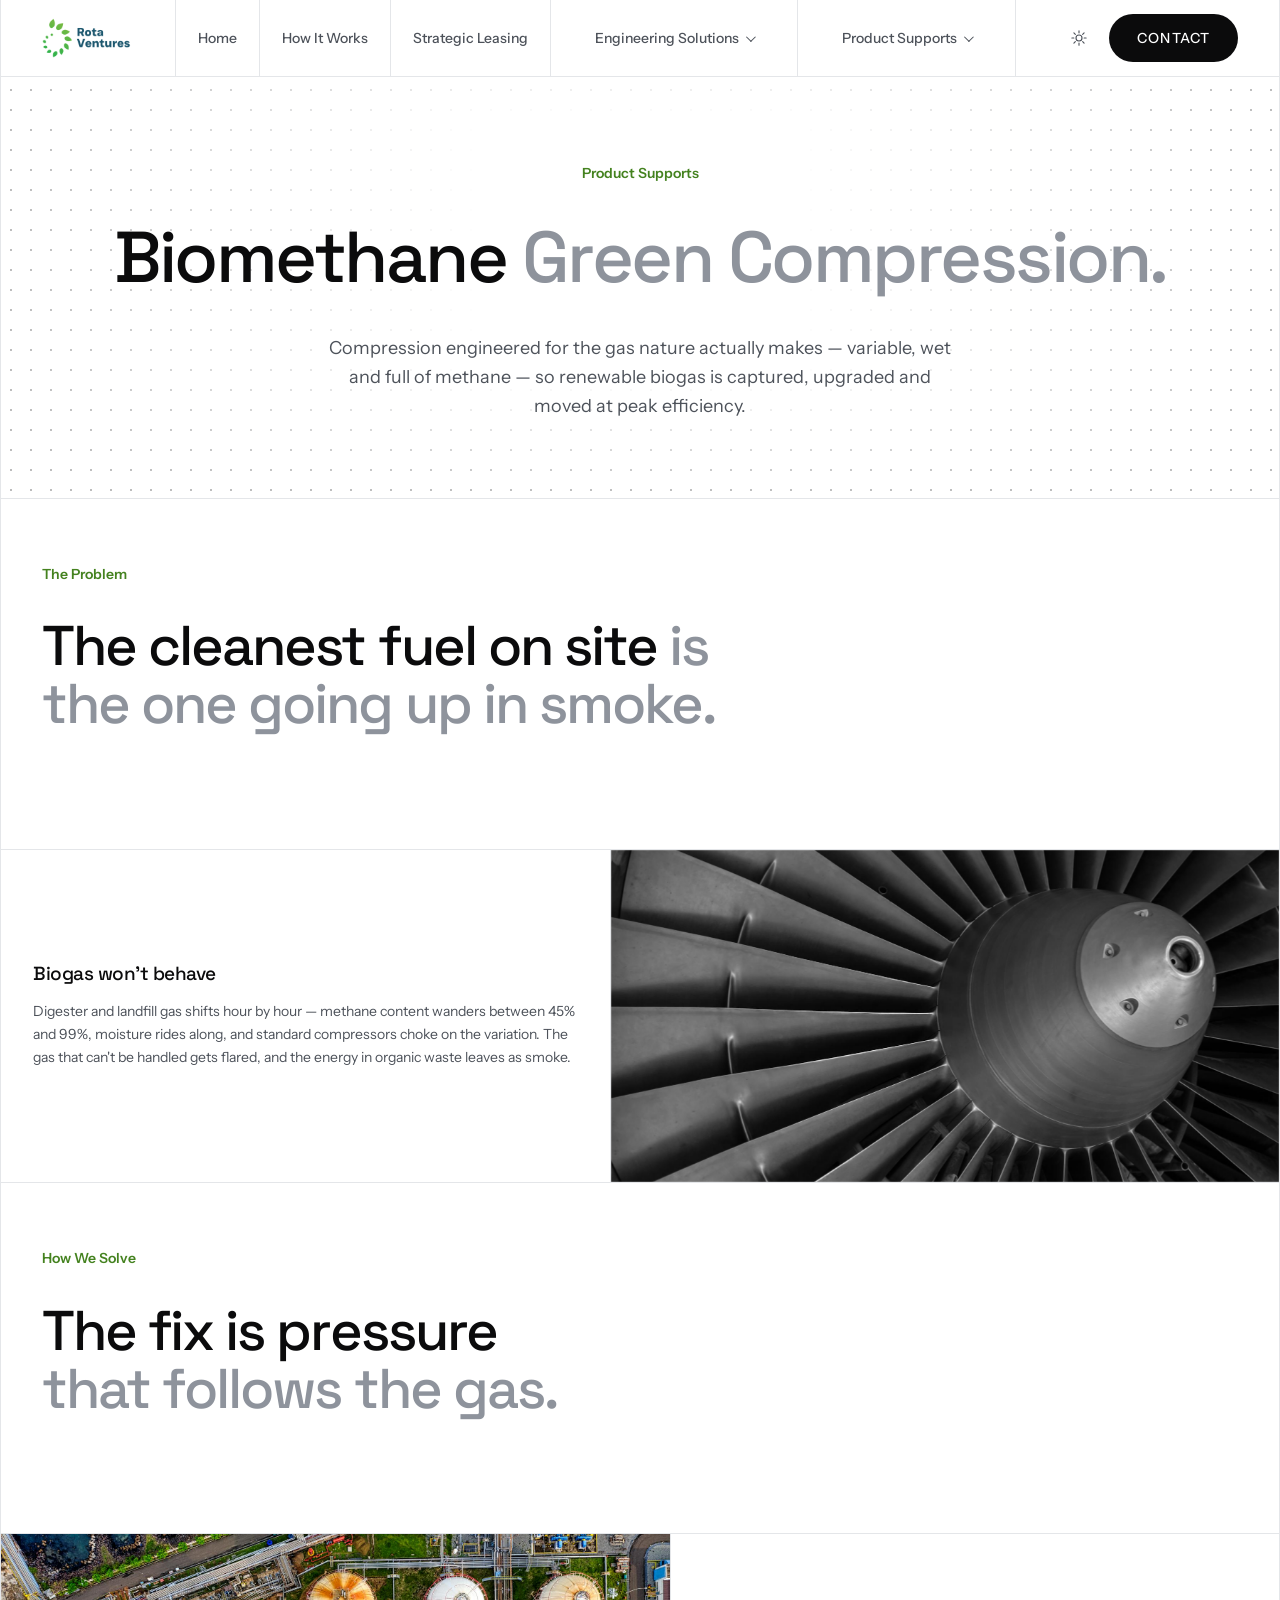
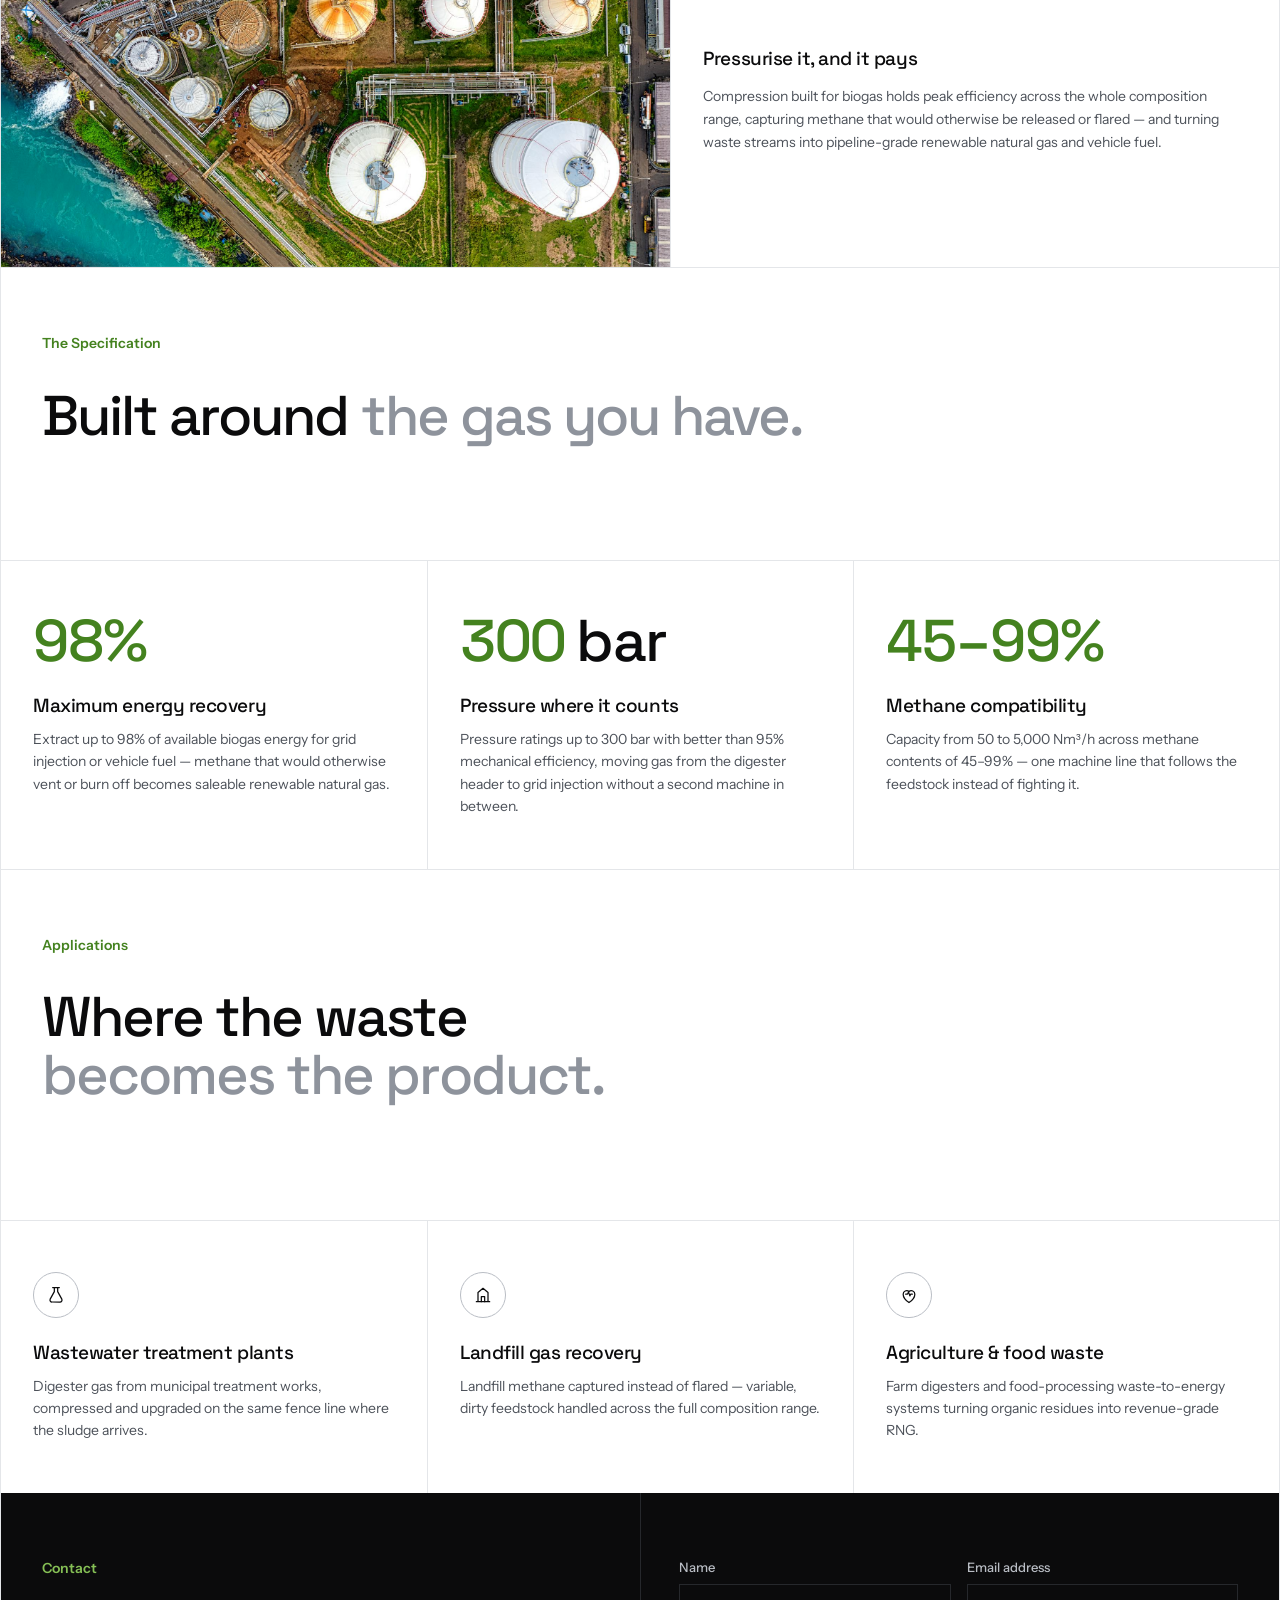
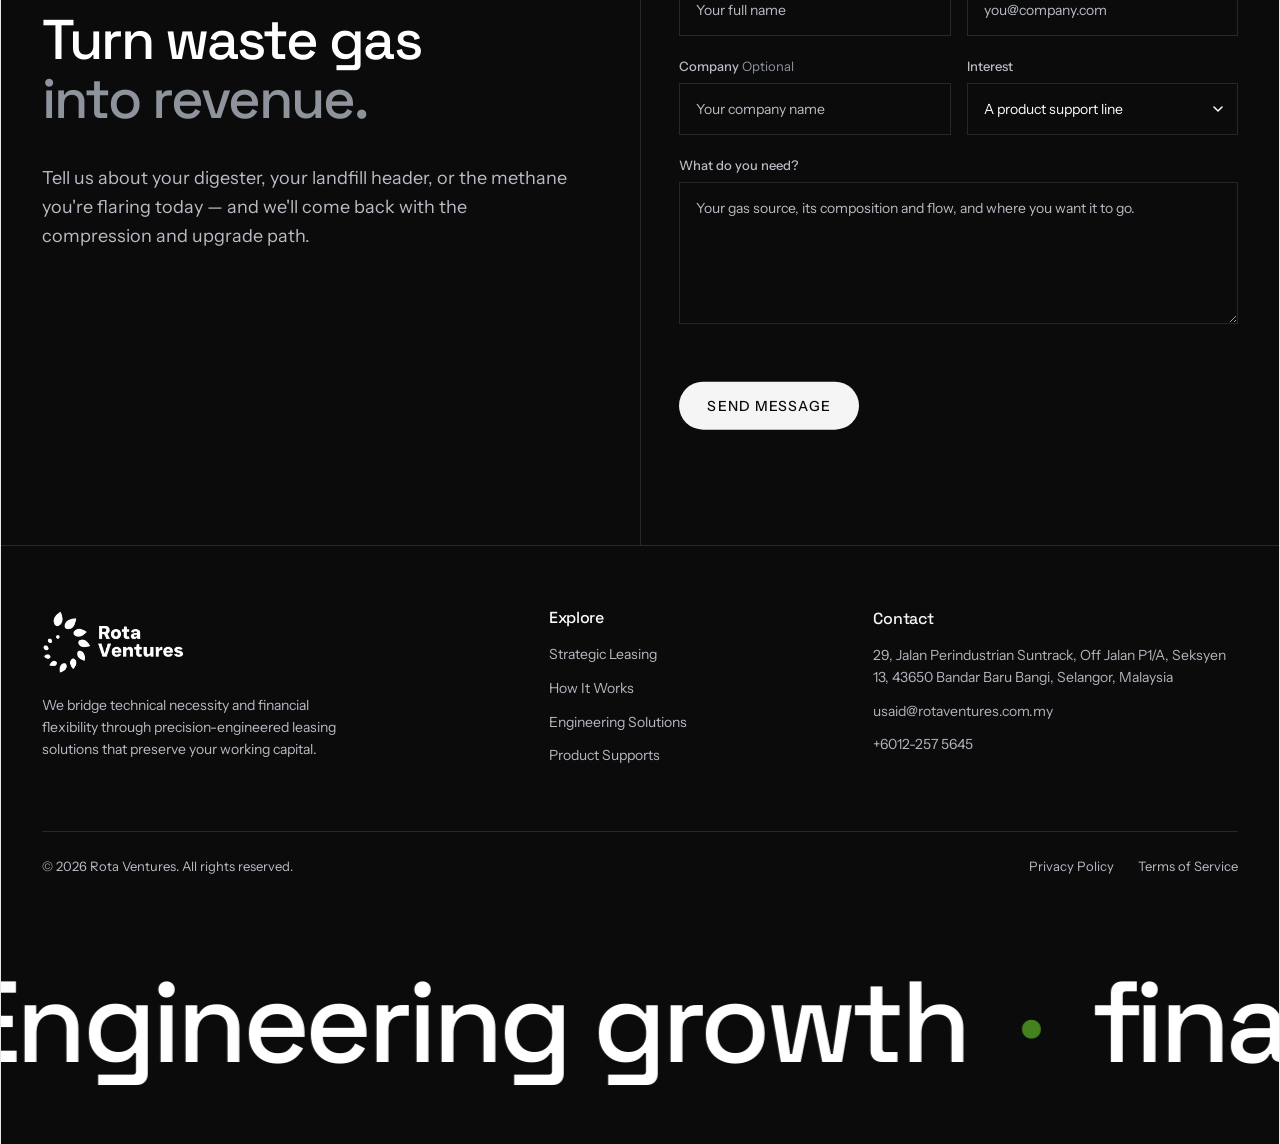
==== commit 4772e54d: "feat(products): uniform problem/solve/spec template - Problem band + split section: copy left, image" ====
--- a/biomethane-compression.html
+++ b/biomethane-compression.html
@@ -107,19 +107,35 @@
       </div>
     </section>
 
-    <section class="insight-grid" aria-label="The biomethane insight in detail">
+    <section class="insight-grid insight-grid--split" aria-label="The biomethane compression problem in detail">
       <div class="insight-cell insight-cell--copy">
-        <h3>Biogas won't behave</h3>
-        <p>Digester and landfill gas shifts hour by hour — methane content wanders between 45% and 99%, moisture rides along, and standard compressors choke on the variation. The gas that can't be handled gets flared, and the energy in organic waste leaves as smoke.</p>
+        <div class="insight-block">
+          <h3>Biogas won't behave</h3>
+          <p>Digester and landfill gas shifts hour by hour — methane content wanders between 45% and 99%, moisture rides along, and standard compressors choke on the variation. The gas that can't be handled gets flared, and the energy in organic waste leaves as smoke.</p>
+        </div>
       </div>
       <div class="insight-cell insight-cell--media">
         <figure class="wipe insight-wipe">
           <img class="wipe-img" src="assets/img/hero-3.png" alt="Impeller of a compression machine, close up" loading="lazy" width="1880" height="1255">
         </figure>
       </div>
+    </section>
+
+    <section class="band" aria-labelledby="solve-title">
+      <div class="band-inner">
+        <div class="band-head">
+          <p class="eyebrow">How We Solve</p>
+          <h2 class="display-sm" id="solve-title">The fix is pressure <em class="tone">that follows the gas.</em></h2>
+        </div>
+      </div>
+    </section>
+
+    <section class="insight-grid insight-grid--split insight-grid--split-flip" aria-label="How biomethane compression solves it">
       <div class="insight-cell insight-cell--copy">
-        <h3>Pressurise it, and it pays</h3>
-        <p>Compression built for biogas holds peak efficiency across the whole composition range, capturing methane that would otherwise be released or flared — and turning waste streams into pipeline-grade renewable natural gas and vehicle fuel.</p>
+        <div class="insight-block">
+          <h3>Pressurise it, and it pays</h3>
+          <p>Compression built for biogas holds peak efficiency across the whole composition range, capturing methane that would otherwise be released or flared — and turning waste streams into pipeline-grade renewable natural gas and vehicle fuel.</p>
+        </div>
       </div>
       <div class="insight-cell insight-cell--media">
         <figure class="wipe insight-wipe">
@@ -152,166 +168,6 @@
         <p class="stat-figure"><span class="stat-num">45–99%</span></p>
         <h3>Methane compatibility</h3>
         <p>Capacity from 50 to 5,000 Nm³/h across methane contents of 45–99% — one machine line that follows the feedstock instead of fighting it.</p>
-      </article>
-    </section>
-
-    <section class="band" aria-labelledby="delivery-title">
-      <div class="band-inner">
-        <div class="band-head">
-          <p class="eyebrow">Delivery</p>
-          <h2 class="display-sm" id="delivery-title">From flare tip <em class="tone">to fill pipe.</em></h2>
-        </div>
-      </div>
-    </section>
-
-    <section class="steps" aria-label="The five-step biomethane engagement">
-      <article class="step">
-        <span class="step-num" aria-hidden="true">01</span>
-        <div class="step-head">
-          <h3>Gas assessment</h3>
-          <p class="step-lead">The feedstock is profiled before any machine is proposed.</p>
-          <ul class="step-points">
-            <li>Gas composition and moisture analysis across the production cycle</li>
-            <li>Flow and pressure profiling at the digester or landfill header</li>
-            <li>Downstream target review — grid, CNG fleet or on-site power</li>
-          </ul>
-        </div>
-        <div class="step-art" aria-hidden="true">
-          <figure class="art-panel">
-            <figcaption class="art-head">Feedstock analysis <span class="art-dot"></span></figcaption>
-            <svg class="art-svg" viewBox="0 0 320 180" role="presentation" focusable="false">
-              <path class="ln" d="M60 148a70 70 0 0 1 140 0z"/>
-              <path class="ln-soft" d="M52 148h156"/>
-              <path class="ac" d="M96 148v-38M164 148v-24"/>
-              <path class="ln" d="M130 78v-18"/>
-              <path class="ac" d="M124 66l6 8 6-8"/>
-              <text x="152" y="34" class="art-lbl art-lbl--ink">CH4 45–99%</text>
-              <text x="152" y="52" class="art-lbl">H2O TRACE</text>
-              <path class="fl-soft" d="M60 148a70 70 0 0 1 70-70v70z"/>
-              <text x="96" y="168" class="art-lbl">DIGESTER</text>
-            </svg>
-          </figure>
-        </div>
-      </article>
-      <article class="step">
-        <span class="step-num" aria-hidden="true">02</span>
-        <div class="step-head">
-          <h3>System design</h3>
-          <p class="step-lead">A compression train sized to the gas, not the catalogue.</p>
-          <ul class="step-points">
-            <li>Machine sizing from 50 to 5,000 Nm³/h against measured flow</li>
-            <li>Pressure staging up to 300 bar for the chosen outlet</li>
-            <li>Moisture and conditioning stages ahead of compression</li>
-          </ul>
-        </div>
-        <div class="step-art" aria-hidden="true">
-          <figure class="art-panel art-panel--grid">
-            <figcaption class="art-head">Compression train <span class="art-dot"></span></figcaption>
-            <svg class="art-svg" viewBox="0 0 320 180" role="presentation" focusable="false">
-              <text x="24" y="60" class="art-lbl art-lbl--ink">GAS IN</text>
-              <path class="ln" d="M70 56h40"/>
-              <path class="ac" d="M104 49l11 7-11 7"/>
-              <rect x="115" y="34" width="56" height="44" rx="6" class="ln"/>
-              <path class="fl-ac" d="M136 46l14 20h-28z"/>
-              <text x="118" y="96" class="art-lbl">STAGE 1</text>
-              <path class="ln" d="M171 56h40"/>
-              <path class="ac" d="M205 49l11 7-11 7"/>
-              <rect x="216" y="34" width="56" height="44" rx="6" class="ln"/>
-              <circle cx="244" cy="56" r="14" class="ln-soft"/>
-              <text x="219" y="96" class="art-lbl">STAGE 2</text>
-              <path class="ln" d="M272 56h24"/>
-              <path class="ac" d="M290 49l11 7-11 7"/>
-              <text x="228" y="128" class="art-lbl art-lbl--ink">300 BAR</text>
-              <path class="ln-soft" d="M24 128h180"/>
-              <path class="ln-soft" d="M24 156h272M24 152v8M296 152v8"/>
-            </svg>
-          </figure>
-        </div>
-      </article>
-      <article class="step">
-        <span class="step-num" aria-hidden="true">03</span>
-        <div class="step-head">
-          <h3>Installation &amp; integration</h3>
-          <p class="step-lead">The train ties into the live plant without stopping digestion.</p>
-          <ul class="step-points">
-            <li>Tie-in to the existing gas holder and flare header</li>
-            <li>Installation by certified engineers in planned phases</li>
-            <li>Grid injection or CNG filling connection as chosen</li>
-          </ul>
-        </div>
-        <div class="step-art" aria-hidden="true">
-          <figure class="art-panel">
-            <figcaption class="art-head">Tie-in route <span class="art-dot"></span></figcaption>
-            <svg class="art-svg" viewBox="0 0 320 180" role="presentation" focusable="false">
-              <path class="ln" d="M24 140v-56M24 84h56M112 84h32"/>
-              <path class="ac" d="M138 77l11 7-11 7"/>
-              <rect x="149" y="62" width="72" height="44" rx="6" class="ln"/>
-              <text x="158" y="90" class="art-lbl">COMPRESS</text>
-              <path class="ln" d="M221 84h52"/>
-              <path class="ac" d="M267 77l11 7-11 7"/>
-              <path class="ln-soft" d="M278 84v36h-254"/>
-              <circle cx="24" cy="84" r="7" class="fl-ac"/>
-              <text x="16" y="66" class="art-lbl art-lbl--ink">HOLDER</text>
-              <text x="252" y="76" class="art-lbl">GRID</text>
-              <text x="110" y="140" class="art-lbl">PLANT KEEPS RUNNING</text>
-            </svg>
-          </figure>
-        </div>
-      </article>
-      <article class="step">
-        <span class="step-num" aria-hidden="true">04</span>
-        <div class="step-head">
-          <h3>Commissioning &amp; testing</h3>
-          <p class="step-lead">Gas quality and pressure are proven against specification.</p>
-          <ul class="step-points">
-            <li>Pressure testing to full rating with safety verification</li>
-            <li>Gas quality checks at the injection or filling point</li>
-            <li>Handover documentation and operator training</li>
-          </ul>
-        </div>
-        <div class="step-art" aria-hidden="true">
-          <figure class="art-panel">
-            <figcaption class="art-head">Pressure proof <span class="art-dot"></span></figcaption>
-            <svg class="art-svg" viewBox="0 0 320 180" role="presentation" focusable="false">
-              <circle cx="160" cy="96" r="58" class="ln"/>
-              <path class="ln-soft" d="M160 96l-38-38"/>
-              <path class="ac" d="M160 96l40-30" stroke-width="2.5"/>
-              <circle cx="160" cy="96" r="7" class="fl-ac"/>
-              <text x="108" y="40" class="art-lbl art-lbl--ink">0</text>
-              <text x="222" y="46" class="art-lbl art-lbl--ink">300</text>
-              <text x="138" y="176" class="art-lbl">BAR</text>
-              <path class="chk" d="M262 44l8 8 14-16" stroke="var(--accent)"/>
-            </svg>
-          </figure>
-        </div>
-      </article>
-      <article class="step">
-        <span class="step-num" aria-hidden="true">05</span>
-        <div class="step-head">
-          <h3>Monitoring &amp; support</h3>
-          <p class="step-lead">Remote diagnostics and preventive maintenance hold recovery at design levels.</p>
-          <ul class="step-points">
-            <li>Remote diagnostics and 24/7 technical support hotline</li>
-            <li>Preventive maintenance and rapid-deployment spare parts</li>
-            <li>Performance optimisation consulting as feedstock changes</li>
-          </ul>
-        </div>
-        <div class="step-art" aria-hidden="true">
-          <figure class="art-panel">
-            <figcaption class="art-head">Recovery watch <span class="art-dot is-live"></span></figcaption>
-            <svg class="art-svg" viewBox="0 0 320 180" role="presentation" focusable="false">
-              <text x="24" y="58" class="art-num">98%</text>
-              <circle cx="104" cy="46" r="5" class="fl-ac is-live"/>
-              <circle cx="120" cy="46" r="5" class="ln-soft"/>
-              <circle cx="136" cy="46" r="5" class="ln-soft"/>
-              <path class="ln-soft" d="M24 84h272M24 120h272" stroke-dasharray="2 6"/>
-              <path class="fl-soft" d="M24 130l40-8 40-16 40 6 40-24 40 4 40-18 32 6v78H24z"/>
-              <path class="ac" d="M24 130l40-8 40-16 40 6 40-24 40 4 40-18 32 6" fill="none" stroke-width="2"/>
-              <path class="ln-soft" d="M24 142h272"/>
-              <text x="236" y="164" class="art-lbl">RNG OUT</text>
-            </svg>
-          </figure>
-        </div>
       </article>
     </section>
 
--- a/css/page.css
+++ b/css/page.css
@@ -253,9 +253,9 @@
 .value-cell .stat-figure {
   margin-bottom: clamp(1rem, 2vw, 1.5rem);
   font-size: clamp(2.25rem, 1.6rem + 2.6vw, 3.75rem);
-}
-
-.value-cell .stat-figure .stat-unit { margin-left: 0.18em; }
+  column-gap: 0.18em;
+  flex-wrap: wrap;
+}
 
 .value-cell p {
   font-size: var(--fs-small);
@@ -354,6 +354,31 @@
   height: 100%;
   aspect-ratio: auto;
 }
+
+/* insight grid split: copy left · single image right (Product Supports only) ---- */
+
+.insight-grid--split { grid-template-columns: minmax(0, 1fr) minmax(0, 1.1fr); }
+
+.insight-grid--split .insight-cell--copy {
+  justify-content: center;
+  gap: clamp(2rem, 3.5vw, 3.25rem);
+}
+
+.insight-grid--split .insight-block {
+  display: flex;
+  flex-direction: column;
+  gap: 0.875rem;
+  max-width: 36rem;
+}
+
+.insight-grid--split-flip { grid-template-columns: minmax(0, 1.1fr) minmax(0, 1fr); }
+
+.insight-grid--split-flip .insight-cell--media {
+  order: -1;
+  border-left: 0;
+}
+
+.insight-grid--split-flip .insight-cell--copy { border-left: 1px solid var(--line); }
 
 /* ---- benefit deck: auto-advancing tabs left · visuals right ------------------ */
 
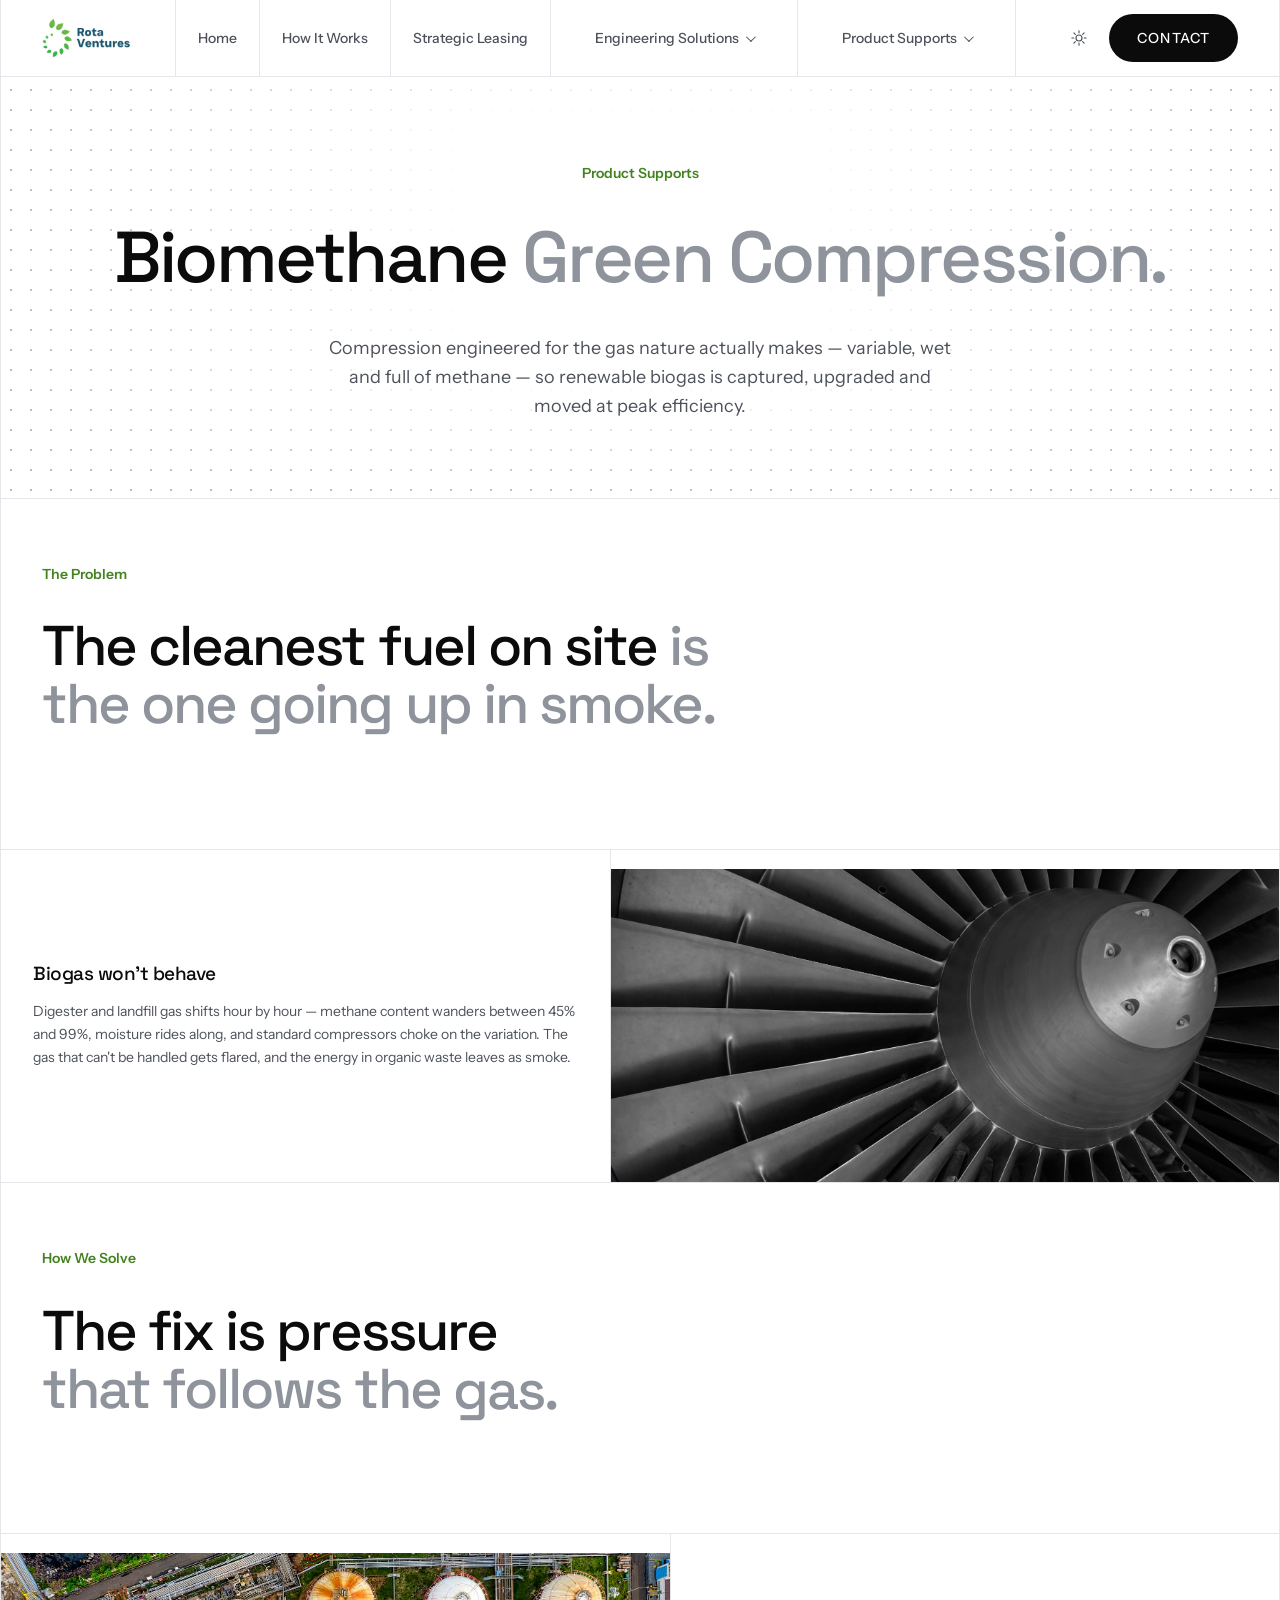
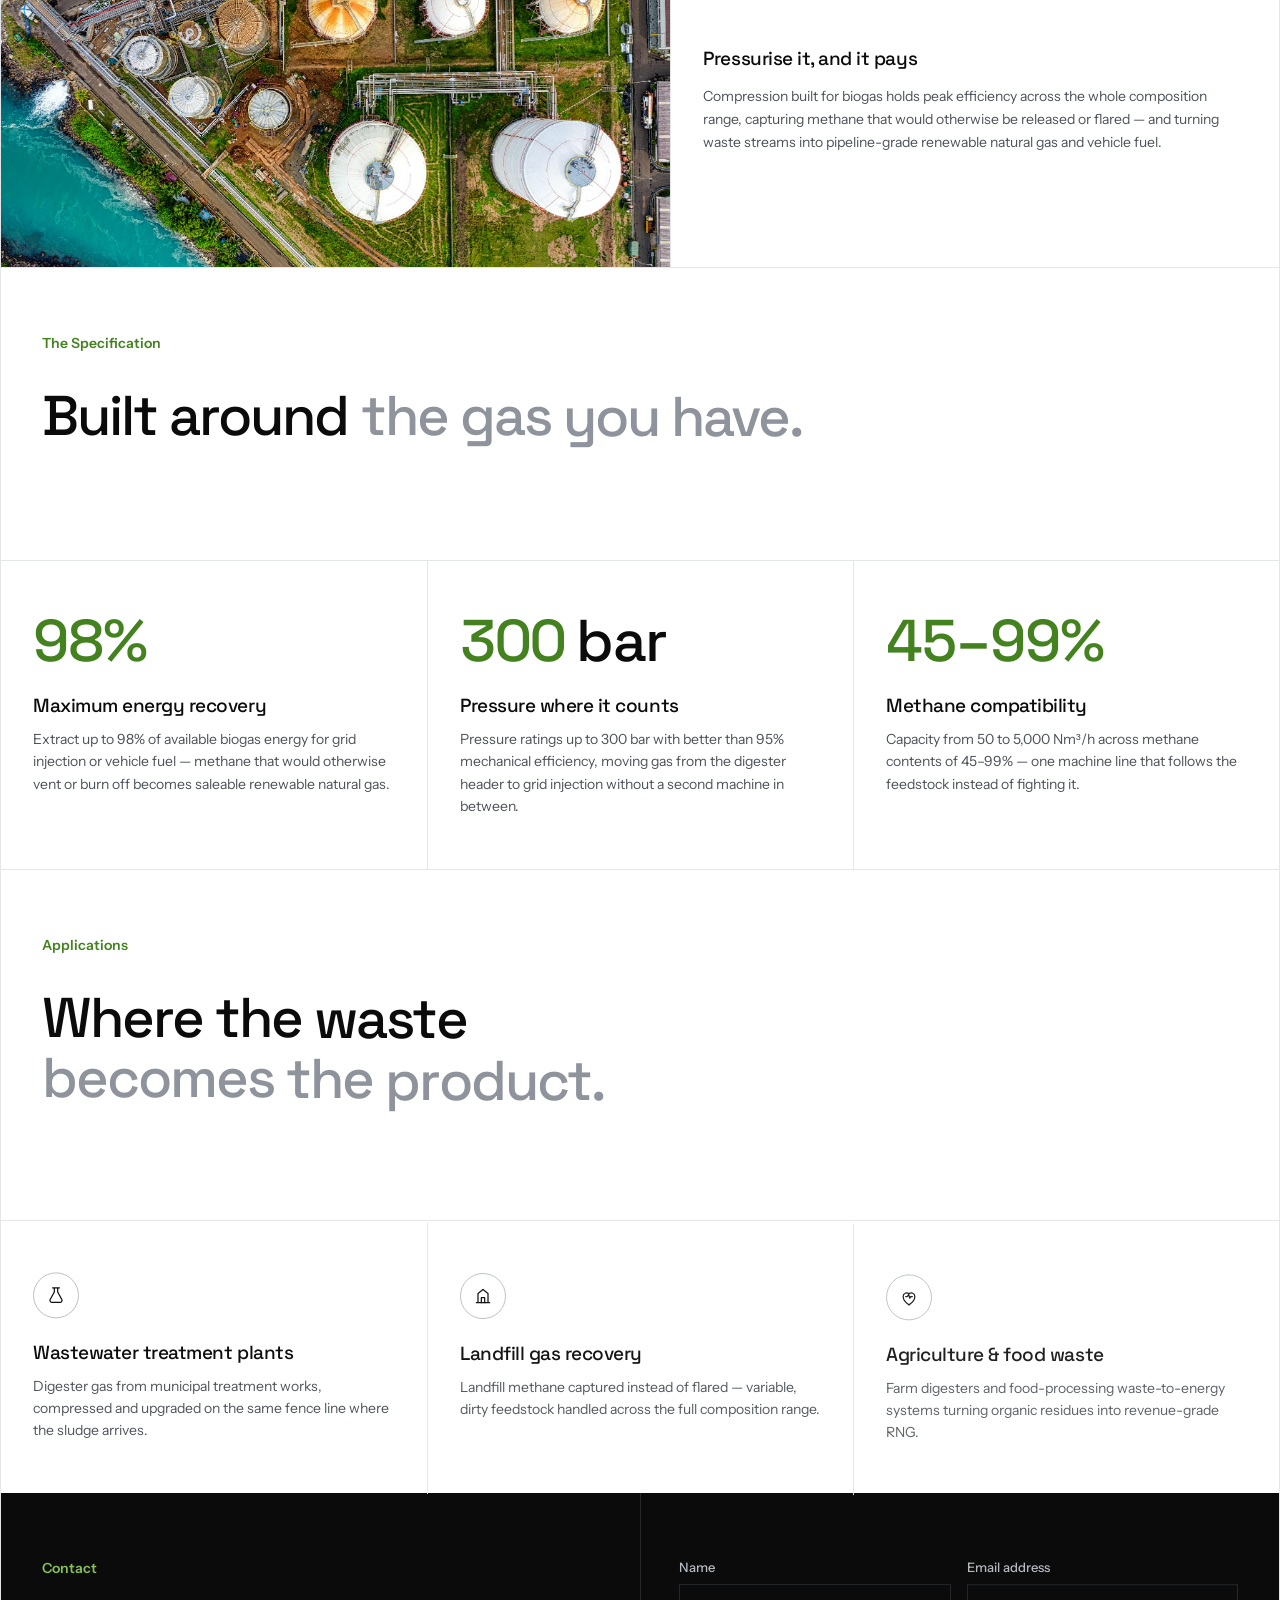
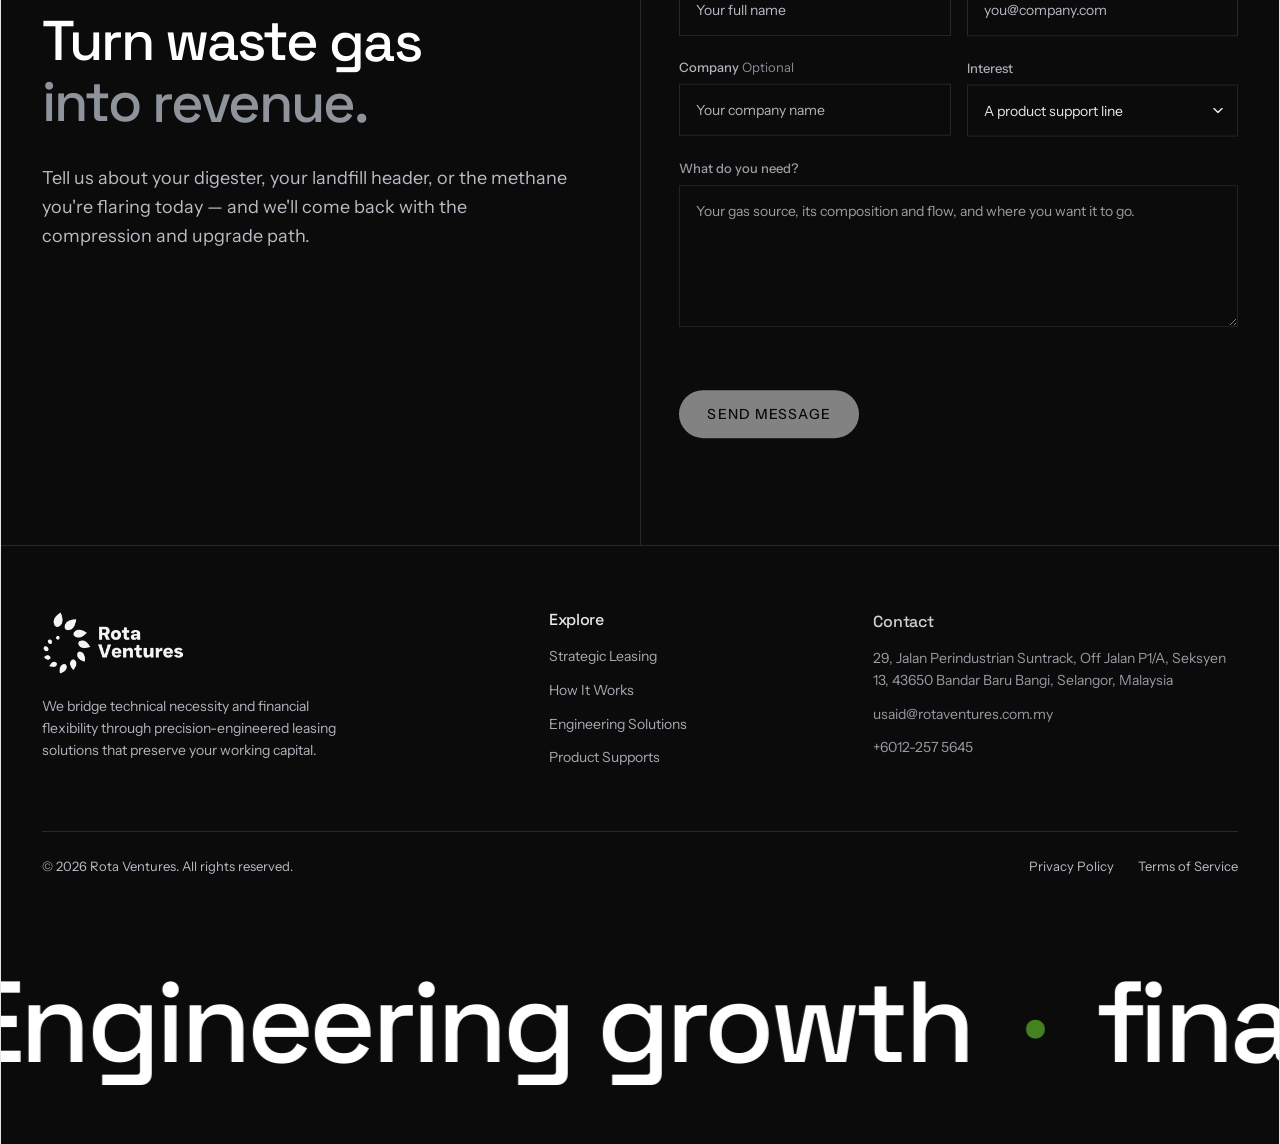
==== commit a361e4e1: "feat(theme): make light the default theme for new visitors" ====
--- a/biomethane-compression.html
+++ b/biomethane-compression.html
@@ -13,7 +13,7 @@
       d.classList.add("js");
       try {
         var t = localStorage.getItem("rv-theme");
-        if (!t) t = window.matchMedia("(prefers-color-scheme: dark)").matches ? "dark" : "light";
+        if (!t) t = "light";
         d.setAttribute("data-theme", t);
       } catch (e) {}
     })();
